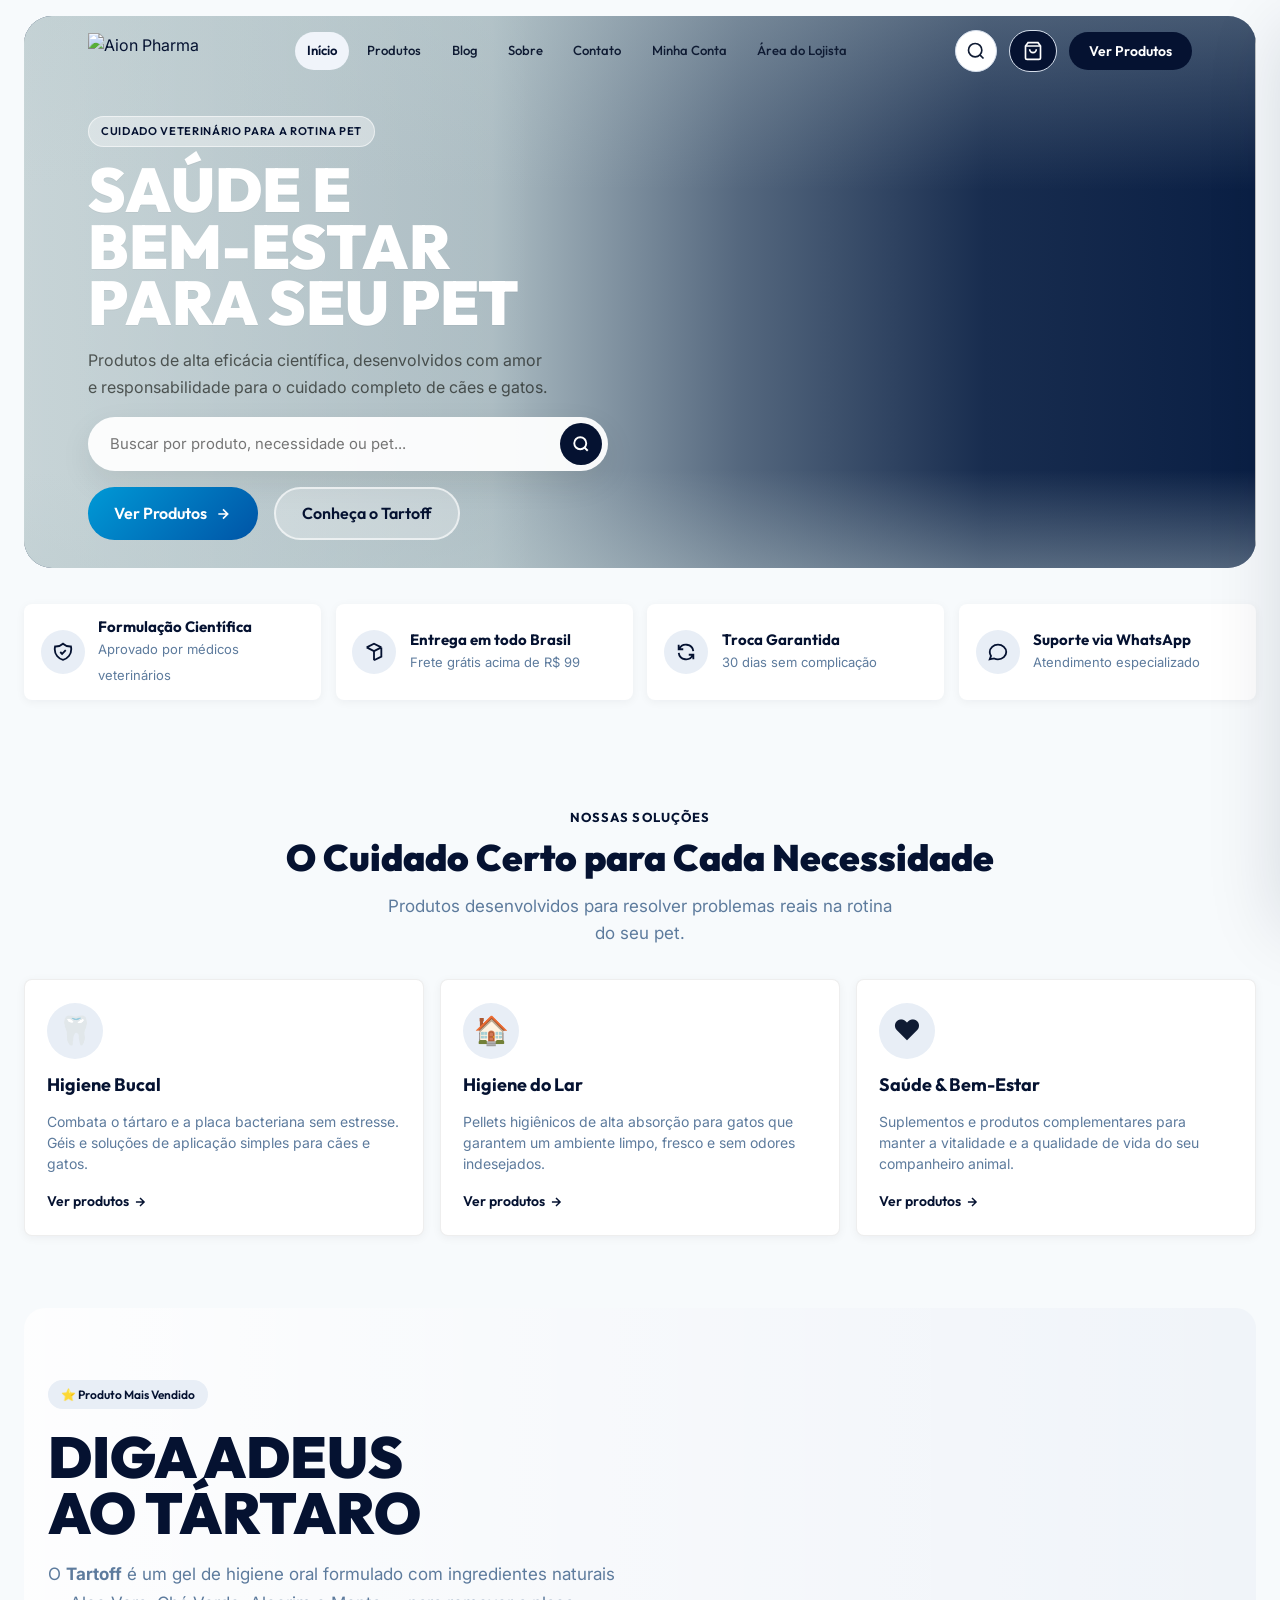
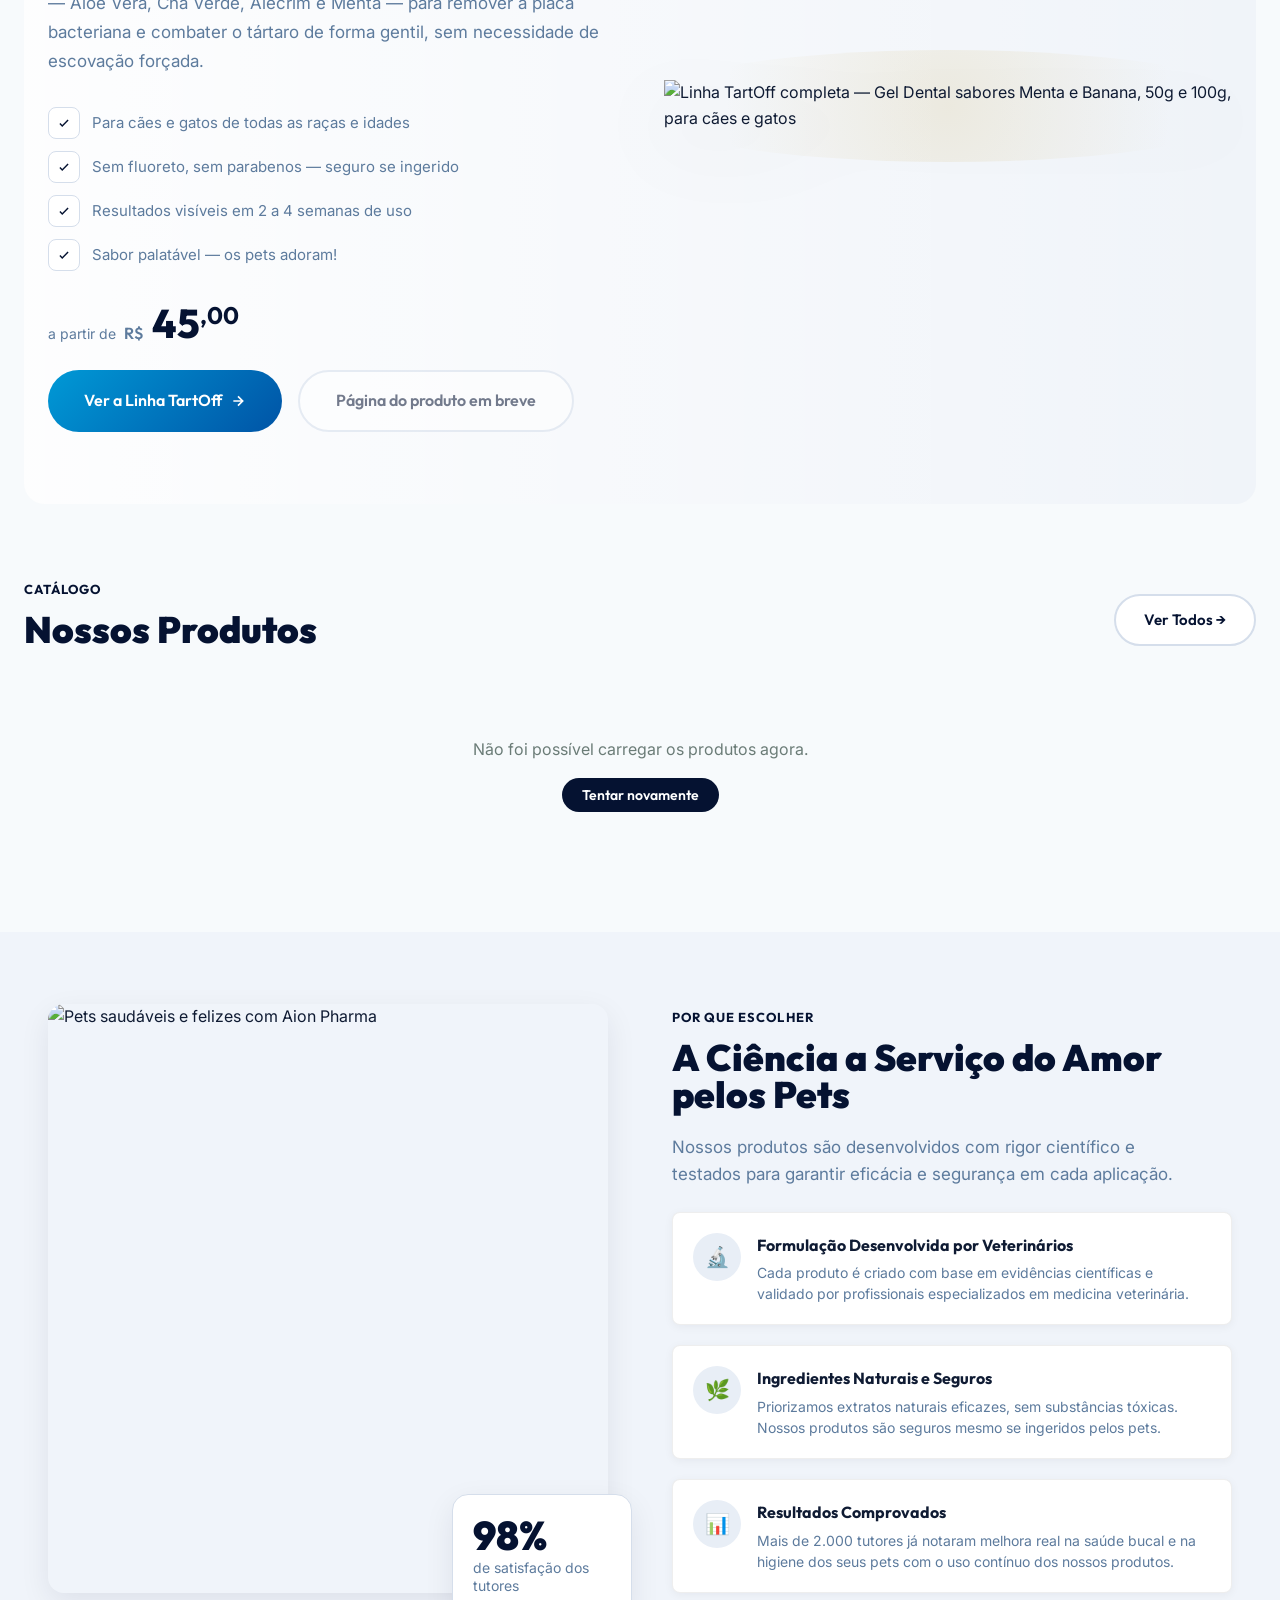
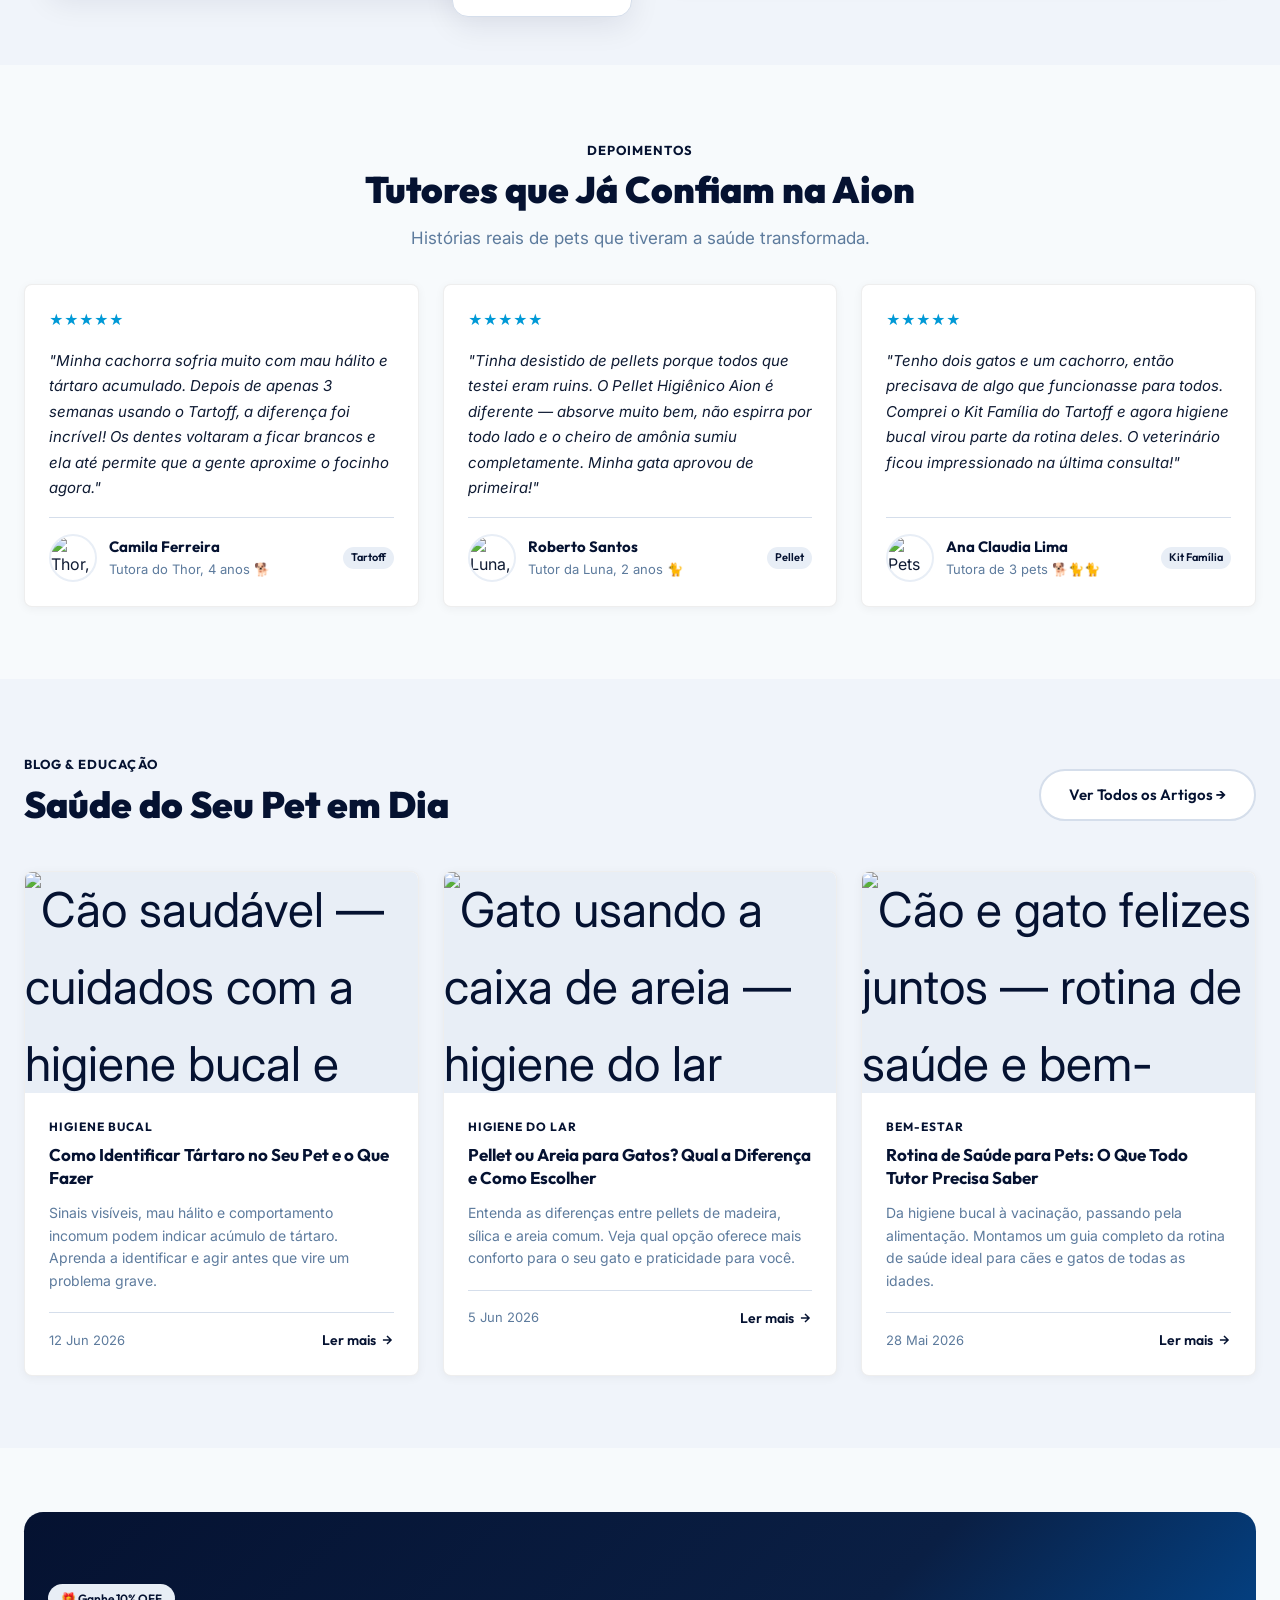
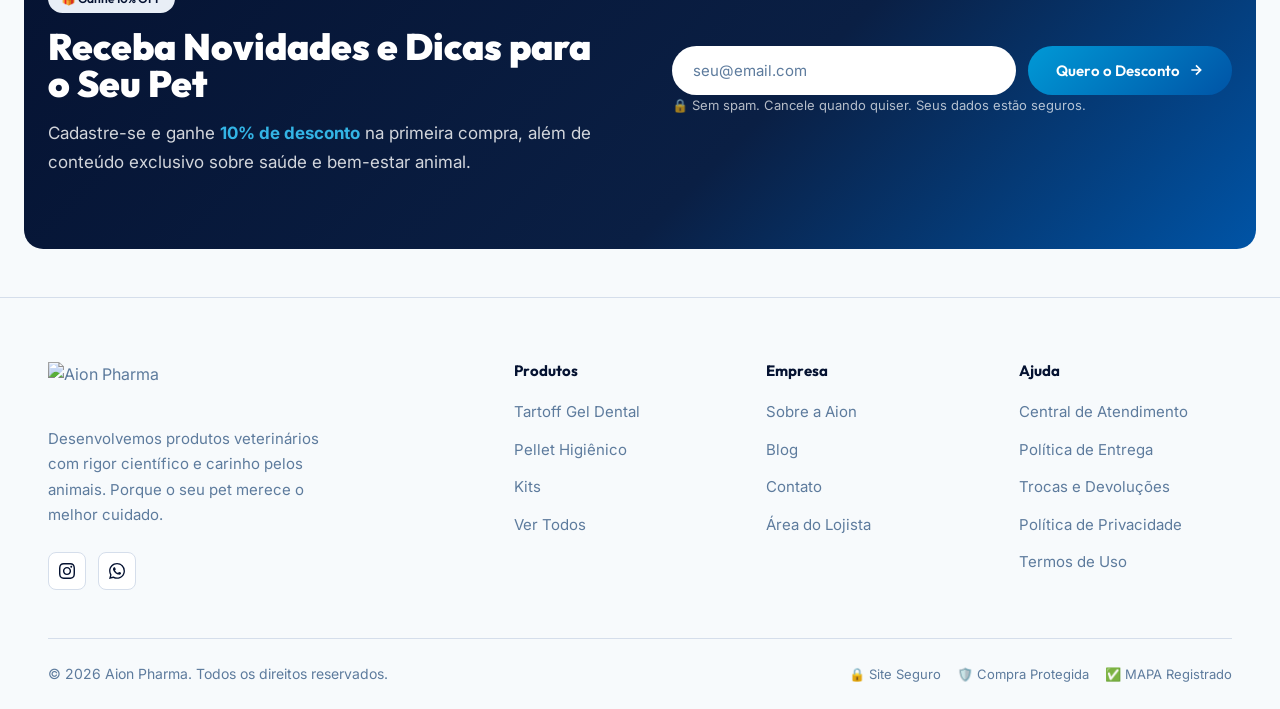
==== index.html @ e089b65c "Pedido nasce no Olist Envios (forma_envio OLIST) pra Expedição gerar etiqueta real; frete grátis usa" ====
<!DOCTYPE html>
<html lang="pt-BR">
<head>
  <meta charset="UTF-8" />
  <meta name="viewport" content="width=device-width, initial-scale=1.0" />
  <title>Aion Pharma — Saúde e Bem-Estar para o Seu Pet</title>
  <meta name="description" content="Produtos veterinários de alta qualidade para cães e gatos. Tartoff, Pellet Higiênico e muito mais. Formulação científica com amor pelos animais." />
  <meta name="keywords" content="produtos pet, higiene bucal cão, pellet higiênico gato, tartaro pet, aion pharma" />
  <meta property="og:title" content="Aion Pharma — Saúde e Bem-Estar para o Seu Pet" />
  <meta property="og:description" content="Produtos veterinários formulados por especialistas para o cuidado completo do seu pet." />
  <meta property="og:type" content="website" />
  <link rel="stylesheet" href="style.css?v=6" />
  <link rel="icon" type="image/png" href="assets/brand/logo-mark.png" />
</head>
<body>

<!-- ───── Hero ───── -->
<section id="hero" aria-label="Seção principal">
  <!-- ───── Header ───── -->
  <header id="header">
    <div class="container">
      <div class="header-inner">
        <a href="index.html" class="logo" aria-label="Aion Pharma Home"><img src="assets/brand/logo.png" alt="Aion Pharma" class="logo-img" /></a>

        <nav class="nav-links" aria-label="Navegação principal">
          <a href="index.html" class="active">Início</a>
          <a href="produtos.html">Produtos</a>
          <a href="blog.html">Blog</a>
          <a href="sobre.html">Sobre</a>
          <a href="contato.html">Contato</a>
          <a href="conta.html">Minha Conta</a>
        <a href="b2b.html">Área do Lojista</a>
        </nav>

        <div class="header-actions">
          <button class="icon-btn" aria-label="Buscar produtos" id="search-btn">
            <svg width="20" height="20" fill="none" viewBox="0 0 24 24" stroke="currentColor" stroke-width="2">
              <circle cx="11" cy="11" r="8"/><path d="M21 21l-4.35-4.35"/>
            </svg>
          </button>
          <button class="icon-btn cart-btn" aria-label="Abrir carrinho" id="cart-btn">
            <svg width="20" height="20" fill="none" viewBox="0 0 24 24" stroke="currentColor" stroke-width="2">
              <path d="M6 2L3 6v14a2 2 0 002 2h14a2 2 0 002-2V6l-3-4z"/>
              <line x1="3" y1="6" x2="21" y2="6"/>
              <path d="M16 10a4 4 0 01-8 0"/>
            </svg>
            <span class="cart-count" id="cart-count">0</span>
          </button>
          <a href="produtos.html" class="btn btn-primary btn-sm">Ver Produtos</a>
        </div>

        <button class="menu-toggle" id="menu-toggle" aria-label="Menu mobile" aria-expanded="false">
          <span></span><span></span><span></span>
        </button>
      </div>
    </div>
  </header>

  <!-- Mobile Nav -->
  <nav class="mobile-nav" id="mobile-nav" aria-label="Navegação mobile">
    <a href="index.html" onclick="closeMobileNav()">Início</a>
    <a href="produtos.html" onclick="closeMobileNav()">Produtos</a>
    <a href="blog.html" onclick="closeMobileNav()">Blog</a>
    <a href="sobre.html" onclick="closeMobileNav()">Sobre</a>
    <a href="contato.html" onclick="closeMobileNav()">Contato</a>
    <a href="conta.html" onclick="closeMobileNav()">Minha Conta</a>
  <a href="b2b.html" onclick="closeMobileNav()">Área do Lojista</a>
    <a href="produtos.html" class="btn btn-primary" style="margin-top:1rem;justify-content:center">Ver Produtos →</a>
  </nav>

  <div class="hero-banner-slider" aria-hidden="true">
    <div class="hero-banner-slide hero-banner-slide-1">
      <img src="assets/images/hero-tartoff-slide-1.png?v=2" alt="" loading="eager" />
    </div>
    <div class="hero-banner-slide hero-banner-slide-2">
      <img src="assets/images/hero-tartoff-slide-2.png?v=2" alt="" loading="lazy" />
    </div>
  </div>

  <div class="container">
    <div class="hero-content">
      <div class="hero-badge">Cuidado veterinário para a rotina pet</div>
      <h1 class="display-1">
        Saúde e<br /><span>bem-estar</span><br />para seu pet
      </h1>
      <p class="hero-subtitle">
        Produtos de alta eficácia científica, desenvolvidos com amor e responsabilidade para o cuidado completo de cães e gatos.
      </p>
      <form class="hero-search" action="produtos.html" role="search">
        <input type="search" name="busca" placeholder="Buscar por produto, necessidade ou pet..." aria-label="Buscar produtos" />
        <button type="submit" aria-label="Buscar">
          <svg width="18" height="18" fill="none" viewBox="0 0 24 24" stroke="currentColor" stroke-width="2.5">
            <circle cx="11" cy="11" r="8"/><path d="M21 21l-4.35-4.35"/>
          </svg>
        </button>
      </form>
      <div class="hero-cta">
        <a href="produtos.html" class="btn btn-gold btn-lg">
          Ver Produtos
          <svg width="16" height="16" fill="none" viewBox="0 0 24 24" stroke="currentColor" stroke-width="2.5">
            <path d="M5 12h14M12 5l7 7-7 7"/>
          </svg>
        </a>
        <a href="#featured-product" class="btn btn-outline-white btn-lg">Conheça o Tartoff</a>
      </div>
    </div>
  </div>
</section>

<!-- ───── Trust Bar ───── -->
<section id="trust-bar" aria-label="Diferenciais">
  <div class="container">
    <div class="trust-items">
      <div class="trust-item reveal">
        <div class="trust-icon">
          <svg width="22" height="22" fill="none" viewBox="0 0 24 24" stroke="currentColor" stroke-width="2">
            <path d="M9 12l2 2 4-4m5.618-4.016A11.955 11.955 0 0112 2.944a11.955 11.955 0 01-8.618 3.04A12.02 12.02 0 003 9c0 5.591 3.824 10.29 9 11.622 5.176-1.332 9-6.03 9-11.622 0-1.042-.133-2.052-.382-3.016z"/>
          </svg>
        </div>
        <div class="trust-text">
          <strong>Formulação Científica</strong>
          <span>Aprovado por médicos veterinários</span>
        </div>
      </div>
      <div class="trust-item reveal reveal-delay-1">
        <div class="trust-icon">
          <svg width="22" height="22" fill="none" viewBox="0 0 24 24" stroke="currentColor" stroke-width="2">
            <path d="M20 7l-8-4-8 4m16 0l-8 4m8-4v10l-8 4m0-10L4 7m8 4v10"/>
          </svg>
        </div>
        <div class="trust-text">
          <strong>Entrega em todo Brasil</strong>
          <span>Frete grátis acima de R$ 99</span>
        </div>
      </div>
      <div class="trust-item reveal reveal-delay-2">
        <div class="trust-icon">
          <svg width="22" height="22" fill="none" viewBox="0 0 24 24" stroke="currentColor" stroke-width="2">
            <path d="M4 4v5h.582m15.356 2A8.001 8.001 0 004.582 9m0 0H9m11 11v-5h-.581m0 0a8.003 8.003 0 01-15.357-2m15.357 2H15"/>
          </svg>
        </div>
        <div class="trust-text">
          <strong>Troca Garantida</strong>
          <span>30 dias sem complicação</span>
        </div>
      </div>
      <div class="trust-item reveal reveal-delay-3">
        <div class="trust-icon">
          <svg width="22" height="22" fill="none" viewBox="0 0 24 24" stroke="currentColor" stroke-width="2">
            <path d="M8 12h.01M12 12h.01M16 12h.01M21 12c0 4.418-4.03 8-9 8a9.863 9.863 0 01-4.255-.949L3 20l1.395-3.72C3.512 15.042 3 13.574 3 12c0-4.418 4.03-8 9-8s9 3.582 9 8z"/>
          </svg>
        </div>
        <div class="trust-text">
          <strong>Suporte via WhatsApp</strong>
          <span>Atendimento especializado</span>
        </div>
      </div>
    </div>
  </div>
</section>

<!-- ───── Categories ───── -->
<section id="categories" class="section">
  <div class="container">
    <div class="section-header text-center reveal">
      <span class="section-tag">Nossas Soluções</span>
      <h2 class="heading-1">O Cuidado Certo para Cada Necessidade</h2>
      <p>Produtos desenvolvidos para resolver problemas reais na rotina do seu pet.</p>
    </div>
    <div class="categories-grid">
      <a href="produtos.html?categoria=higiene-bucal" class="category-card reveal">
        <div class="category-icon"><span>🦷</span></div>
        <h3>Higiene Bucal</h3>
        <p>Combata o tártaro e a placa bacteriana sem estresse. Géis e soluções de aplicação simples para cães e gatos.</p>
        <span class="category-link">
          Ver produtos
          <svg width="14" height="14" fill="none" viewBox="0 0 24 24" stroke="currentColor" stroke-width="2.5">
            <path d="M5 12h14M12 5l7 7-7 7"/>
          </svg>
        </span>
      </a>
      <a href="produtos.html?categoria=higiene-lar" class="category-card reveal reveal-delay-1">
        <div class="category-icon"><span>🏠</span></div>
        <h3>Higiene do Lar</h3>
        <p>Pellets higiênicos de alta absorção para gatos que garantem um ambiente limpo, fresco e sem odores indesejados.</p>
        <span class="category-link">
          Ver produtos
          <svg width="14" height="14" fill="none" viewBox="0 0 24 24" stroke="currentColor" stroke-width="2.5">
            <path d="M5 12h14M12 5l7 7-7 7"/>
          </svg>
        </span>
      </a>
      <a href="produtos.html?categoria=saude-bem-estar" class="category-card reveal reveal-delay-2">
        <div class="category-icon"><span>❤️</span></div>
        <h3>Saúde & Bem-Estar</h3>
        <p>Suplementos e produtos complementares para manter a vitalidade e a qualidade de vida do seu companheiro animal.</p>
        <span class="category-link">
          Ver produtos
          <svg width="14" height="14" fill="none" viewBox="0 0 24 24" stroke="currentColor" stroke-width="2.5">
            <path d="M5 12h14M12 5l7 7-7 7"/>
          </svg>
        </span>
      </a>
    </div>
  </div>
</section>

<!-- ───── Featured Product: Tartoff ───── -->
<section id="featured-product" class="section">
  <div class="featured-deco featured-deco-1"></div>
  <div class="featured-deco featured-deco-2"></div>
  <div class="container">
    <div class="featured-inner">
      <div class="featured-content">
        <span class="badge badge-gold" id="destaque-badge">⭐ Produto Mais Vendido</span>
        <h2 class="display-2 reveal" id="destaque-titulo">
          Diga Adeus<br />ao <span>Tártaro</span>
        </h2>
        <p class="reveal" id="destaque-texto">
          O <strong>Tartoff</strong> é um gel de higiene oral formulado com ingredientes naturais — Aloe Vera, Chá Verde, Alecrim e Menta — para remover a placa bacteriana e combater o tártaro de forma gentil, sem necessidade de escovação forçada.
        </p>
        <div class="featured-benefits reveal" id="destaque-beneficios">
          <div class="benefit-item">
            <div class="benefit-icon">
              <svg width="14" height="14" fill="none" viewBox="0 0 24 24" stroke="currentColor" stroke-width="2.5">
                <path d="M5 13l4 4L19 7"/>
              </svg>
            </div>
            Para cães e gatos de todas as raças e idades
          </div>
          <div class="benefit-item">
            <div class="benefit-icon">
              <svg width="14" height="14" fill="none" viewBox="0 0 24 24" stroke="currentColor" stroke-width="2.5">
                <path d="M5 13l4 4L19 7"/>
              </svg>
            </div>
            Sem fluoreto, sem parabenos — seguro se ingerido
          </div>
          <div class="benefit-item">
            <div class="benefit-icon">
              <svg width="14" height="14" fill="none" viewBox="0 0 24 24" stroke="currentColor" stroke-width="2.5">
                <path d="M5 13l4 4L19 7"/>
              </svg>
            </div>
            Resultados visíveis em 2 a 4 semanas de uso
          </div>
          <div class="benefit-item">
            <div class="benefit-icon">
              <svg width="14" height="14" fill="none" viewBox="0 0 24 24" stroke="currentColor" stroke-width="2.5">
                <path d="M5 13l4 4L19 7"/>
              </svg>
            </div>
            Sabor palatável — os pets adoram!
          </div>
        </div>
        <div class="featured-price reveal" id="destaque-preco">
          <span class="per">a partir de</span>
          <span class="currency">R$</span>
          <span class="amount">45<sup style="font-size:1.5rem;font-weight:700">,00</sup></span>
        </div>
        <div class="featured-actions reveal" id="destaque-ctas">
          <a href="produtos.html" class="btn btn-gold btn-lg">
            Ver a Linha TartOff
            <svg width="16" height="16" fill="none" viewBox="0 0 24 24" stroke="currentColor" stroke-width="2.5">
              <path d="M5 12h14M12 5l7 7-7 7"/>
            </svg>
          </a>
          <span class="btn btn-outline-white btn-lg" style="opacity:.55;cursor:not-allowed" aria-disabled="true">Página do produto em breve</span>
        </div>
      </div>
      <div class="featured-image-wrap reveal reveal-delay-2">
        <div class="product-glow"></div>
        <img id="destaque-img" src="assets/produtos/gel-tartoff-lineup.png" alt="Linha TartOff completa — Gel Dental sabores Menta e Banana, 50g e 100g, para cães e gatos" />
      </div>
    </div>
  </div>
</section>

<!-- ───── Products Grid ───── -->
<section id="products" class="section">
  <div class="container">
    <div class="products-header">
      <div class="section-header reveal" style="margin-bottom:0">
        <span class="section-tag">Catálogo</span>
        <h2 class="heading-1">Nossos Produtos</h2>
      </div>
      <a href="produtos.html" class="btn btn-outline reveal">Ver Todos →</a>
    </div>
    <div class="products-grid" id="products-grid">
      <!-- Preenchido dinamicamente via /api/produtos (script.js) -->
    </div>
  </div>
</section>

<!-- ───── Why Aion ───── -->
<section id="why-aion" class="section">
  <div class="container">
    <div class="why-inner">
      <div class="why-image reveal">
        <img src="assets/images/hero_pets.png" alt="Pets saudáveis e felizes com Aion Pharma" />
        <div class="why-badge-float">
          <div class="big-number">98%</div>
          <div class="big-label">de satisfação dos tutores</div>
        </div>
      </div>
      <div class="why-content">
        <div class="section-header" style="margin-bottom:var(--space-6)">
          <span class="section-tag">Por Que Escolher</span>
          <h2 class="heading-1 reveal">A Ciência a Serviço do Amor pelos Pets</h2>
          <p class="reveal">Nossos produtos são desenvolvidos com rigor científico e testados para garantir eficácia e segurança em cada aplicação.</p>
        </div>
        <div class="why-items">
          <div class="why-item reveal">
            <div class="why-item-icon">🔬</div>
            <div class="why-item-text">
              <strong>Formulação Desenvolvida por Veterinários</strong>
              <p>Cada produto é criado com base em evidências científicas e validado por profissionais especializados em medicina veterinária.</p>
            </div>
          </div>
          <div class="why-item reveal reveal-delay-1">
            <div class="why-item-icon">🌿</div>
            <div class="why-item-text">
              <strong>Ingredientes Naturais e Seguros</strong>
              <p>Priorizamos extratos naturais eficazes, sem substâncias tóxicas. Nossos produtos são seguros mesmo se ingeridos pelos pets.</p>
            </div>
          </div>
          <div class="why-item reveal reveal-delay-2">
            <div class="why-item-icon">📊</div>
            <div class="why-item-text">
              <strong>Resultados Comprovados</strong>
              <p>Mais de 2.000 tutores já notaram melhora real na saúde bucal e na higiene dos seus pets com o uso contínuo dos nossos produtos.</p>
            </div>
          </div>
        </div>
      </div>
    </div>
  </div>
</section>

<!-- ───── Testimonials ───── -->
<section id="testimonials" class="section">
  <div class="container">
    <div class="section-header text-center reveal">
      <span class="section-tag">Depoimentos</span>
      <h2 class="heading-1">Tutores que Já Confiam na Aion</h2>
      <p>Histórias reais de pets que tiveram a saúde transformada.</p>
    </div>
    <div class="testimonials-grid">
      <div class="testimonial-card reveal">
        <div class="testimonial-stars">★★★★★</div>
        <p class="testimonial-text">
          "Minha cachorra sofria muito com mau hálito e tártaro acumulado. Depois de apenas 3 semanas usando o Tartoff, a diferença foi incrível! Os dentes voltaram a ficar brancos e ela até permite que a gente aproxime o focinho agora."
        </p>
        <div class="testimonial-author">
          <img src="assets/images/testimonial_dog.png" alt="Thor, Golden Retriever" class="testimonial-avatar" loading="lazy" />
          <div>
            <div class="testimonial-name">Camila Ferreira</div>
            <div class="testimonial-pet">Tutora do Thor, 4 anos 🐕</div>
          </div>
          <span class="testimonial-product-tag">Tartoff</span>
        </div>
      </div>
      <div class="testimonial-card reveal reveal-delay-1">
        <div class="testimonial-stars">★★★★★</div>
        <p class="testimonial-text">
          "Tinha desistido de pellets porque todos que testei eram ruins. O Pellet Higiênico Aion é diferente — absorve muito bem, não espirra por todo lado e o cheiro de amônia sumiu completamente. Minha gata aprovou de primeira!"
        </p>
        <div class="testimonial-author">
          <img src="assets/images/testimonial_cat.png" alt="Luna, Gata" class="testimonial-avatar" loading="lazy" />
          <div>
            <div class="testimonial-name">Roberto Santos</div>
            <div class="testimonial-pet">Tutor da Luna, 2 anos 🐈</div>
          </div>
          <span class="testimonial-product-tag">Pellet</span>
        </div>
      </div>
      <div class="testimonial-card reveal reveal-delay-2">
        <div class="testimonial-stars">★★★★★</div>
        <p class="testimonial-text">
          "Tenho dois gatos e um cachorro, então precisava de algo que funcionasse para todos. Comprei o Kit Família do Tartoff e agora higiene bucal virou parte da rotina deles. O veterinário ficou impressionado na última consulta!"
        </p>
        <div class="testimonial-author">
          <img src="assets/images/testimonial_dog.png" alt="Pets da Ana" class="testimonial-avatar" loading="lazy" />
          <div>
            <div class="testimonial-name">Ana Claudia Lima</div>
            <div class="testimonial-pet">Tutora de 3 pets 🐕🐈🐈</div>
          </div>
          <span class="testimonial-product-tag">Kit Família</span>
        </div>
      </div>
    </div>
  </div>
</section>

<!-- ───── Blog ───── -->
<section id="blog" class="section">
  <div class="container">
    <div class="section-header flex-between reveal">
      <div>
        <span class="section-tag">Blog & Educação</span>
        <h2 class="heading-1">Saúde do Seu Pet em Dia</h2>
      </div>
      <a href="blog.html" class="btn btn-outline" style="flex-shrink:0">Ver Todos os Artigos →</a>
    </div>
    <div class="blog-grid">
      <article class="blog-card reveal">
        <div class="blog-image">
          <img src="assets/blog/blog-bucal.jpg" alt="Cão saudável — cuidados com a higiene bucal e tártaro" loading="lazy" />
        </div>
        <div class="blog-body">
          <div class="blog-category">Higiene Bucal</div>
          <h3 class="blog-title">Como Identificar Tártaro no Seu Pet e o Que Fazer</h3>
          <p class="blog-excerpt">Sinais visíveis, mau hálito e comportamento incomum podem indicar acúmulo de tártaro. Aprenda a identificar e agir antes que vire um problema grave.</p>
          <div class="blog-meta">
            <span class="blog-date">12 Jun 2026</span>
            <span class="blog-read-more">
              Ler mais
              <svg width="14" height="14" fill="none" viewBox="0 0 24 24" stroke="currentColor" stroke-width="2.5">
                <path d="M5 12h14M12 5l7 7-7 7"/>
              </svg>
            </span>
          </div>
        </div>
      </article>
      <article class="blog-card reveal reveal-delay-1">
        <div class="blog-image">
          <img src="assets/blog/blog-lar.jpg" alt="Gato usando a caixa de areia — higiene do lar" loading="lazy" />
        </div>
        <div class="blog-body">
          <div class="blog-category">Higiene do Lar</div>
          <h3 class="blog-title">Pellet ou Areia para Gatos? Qual a Diferença e Como Escolher</h3>
          <p class="blog-excerpt">Entenda as diferenças entre pellets de madeira, sílica e areia comum. Veja qual opção oferece mais conforto para o seu gato e praticidade para você.</p>
          <div class="blog-meta">
            <span class="blog-date">5 Jun 2026</span>
            <span class="blog-read-more">
              Ler mais
              <svg width="14" height="14" fill="none" viewBox="0 0 24 24" stroke="currentColor" stroke-width="2.5">
                <path d="M5 12h14M12 5l7 7-7 7"/>
              </svg>
            </span>
          </div>
        </div>
      </article>
      <article class="blog-card reveal reveal-delay-2">
        <div class="blog-image">
          <img src="assets/blog/blog-bemestar.jpg" alt="Cão e gato felizes juntos — rotina de saúde e bem-estar" loading="lazy" />
        </div>
        <div class="blog-body">
          <div class="blog-category">Bem-Estar</div>
          <h3 class="blog-title">Rotina de Saúde para Pets: O Que Todo Tutor Precisa Saber</h3>
          <p class="blog-excerpt">Da higiene bucal à vacinação, passando pela alimentação. Montamos um guia completo da rotina de saúde ideal para cães e gatos de todas as idades.</p>
          <div class="blog-meta">
            <span class="blog-date">28 Mai 2026</span>
            <span class="blog-read-more">
              Ler mais
              <svg width="14" height="14" fill="none" viewBox="0 0 24 24" stroke="currentColor" stroke-width="2.5">
                <path d="M5 12h14M12 5l7 7-7 7"/>
              </svg>
            </span>
          </div>
        </div>
      </article>
    </div>
  </div>
</section>

<!-- ───── Newsletter ───── -->
<section id="newsletter" class="section">
  <div class="newsletter-deco newsletter-deco-1"></div>
  <div class="newsletter-deco newsletter-deco-2"></div>
  <div class="container">
    <div class="newsletter-inner">
      <div class="newsletter-content reveal">
        <span class="badge badge-gold" style="margin-bottom:1rem">🎁 Ganhe 10% OFF</span>
        <h2 class="heading-1">Receba Novidades e Dicas para o Seu Pet</h2>
        <p>Cadastre-se e ganhe <strong style="color:var(--clr-gold-lt)">10% de desconto</strong> na primeira compra, além de conteúdo exclusivo sobre saúde e bem-estar animal.</p>
      </div>
      <div class="newsletter-form reveal reveal-delay-1">
        <form id="newsletter-form" onsubmit="handleNewsletterSubmit(event)">
          <div class="newsletter-form-row">
            <input
              type="email"
              class="newsletter-input"
              placeholder="seu@email.com"
              required
              id="newsletter-email"
              aria-label="Seu e-mail"
            />
            <button type="submit" class="btn btn-gold">
              Quero o Desconto
              <svg width="16" height="16" fill="none" viewBox="0 0 24 24" stroke="currentColor" stroke-width="2.5">
                <path d="M5 12h14M12 5l7 7-7 7"/>
              </svg>
            </button>
          </div>
          <p class="newsletter-privacy">🔒 Sem spam. Cancele quando quiser. Seus dados estão seguros.</p>
        </form>
      </div>
    </div>
  </div>
</section>

<!-- ───── Footer ───── -->
<footer id="footer">
  <div class="container">
    <div class="footer-top">
      <div class="footer-brand">
        <a href="/" class="logo"><img src="assets/brand/logo.png" alt="Aion Pharma" class="logo-img" /></a>
        <p>Desenvolvemos produtos veterinários com rigor científico e carinho pelos animais. Porque o seu pet merece o melhor cuidado.</p>
        <div class="footer-social">
          <a href="https://www.instagram.com/tartoff.oficial/" class="social-link" target="_blank" rel="noopener" aria-label="Instagram">
            <svg width="16" height="16" fill="currentColor" viewBox="0 0 24 24">
              <path d="M12 2.163c3.204 0 3.584.012 4.85.07 3.252.148 4.771 1.691 4.919 4.919.058 1.265.069 1.645.069 4.849 0 3.205-.012 3.584-.069 4.849-.149 3.225-1.664 4.771-4.919 4.919-1.266.058-1.644.07-4.85.07-3.204 0-3.584-.012-4.849-.07-3.26-.149-4.771-1.699-4.919-4.92-.058-1.265-.07-1.644-.07-4.849 0-3.204.013-3.583.07-4.849.149-3.227 1.664-4.771 4.919-4.919 1.266-.057 1.645-.069 4.849-.069zm0-2.163c-3.259 0-3.667.014-4.947.072-4.358.2-6.78 2.618-6.98 6.98-.059 1.281-.073 1.689-.073 4.948 0 3.259.014 3.668.072 4.948.2 4.358 2.618 6.78 6.98 6.98 1.281.058 1.689.072 4.948.072 3.259 0 3.668-.014 4.948-.072 4.354-.2 6.782-2.618 6.979-6.98.059-1.28.073-1.689.073-4.948 0-3.259-.014-3.667-.072-4.947-.196-4.354-2.617-6.78-6.979-6.98-1.281-.059-1.69-.073-4.949-.073zm0 5.838c-3.403 0-6.162 2.759-6.162 6.162s2.759 6.163 6.162 6.163 6.162-2.759 6.162-6.163c0-3.403-2.759-6.162-6.162-6.162zm0 10.162c-2.209 0-4-1.79-4-4 0-2.209 1.791-4 4-4s4 1.791 4 4c0 2.21-1.791 4-4 4zm6.406-11.845c-.796 0-1.441.645-1.441 1.44s.645 1.44 1.441 1.44c.795 0 1.439-.645 1.439-1.44s-.644-1.44-1.439-1.44z"/>
            </svg>
          </a>
          <a href="https://wa.me/5541992427421" class="social-link" target="_blank" rel="noopener" aria-label="WhatsApp">
            <svg width="16" height="16" fill="currentColor" viewBox="0 0 24 24">
              <path d="M17.472 14.382c-.297-.149-1.758-.867-2.03-.967-.273-.099-.471-.148-.67.15-.197.297-.767.966-.94 1.164-.173.199-.347.223-.644.075-.297-.15-1.255-.463-2.39-1.475-.883-.788-1.48-1.761-1.653-2.059-.173-.297-.018-.458.13-.606.134-.133.298-.347.446-.52.149-.174.198-.298.298-.497.099-.198.05-.371-.025-.52-.075-.149-.669-1.612-.916-2.207-.242-.579-.487-.5-.669-.51-.173-.008-.371-.01-.57-.01-.198 0-.52.074-.792.372-.272.297-1.04 1.016-1.04 2.479 0 1.462 1.065 2.875 1.213 3.074.149.198 2.096 3.2 5.077 4.487.709.306 1.262.489 1.694.625.712.227 1.36.195 1.871.118.571-.085 1.758-.719 2.006-1.413.248-.694.248-1.289.173-1.413-.074-.124-.272-.198-.57-.347m-5.421 7.403h-.004a9.87 9.87 0 01-5.031-1.378l-.361-.214-3.741.982.998-3.648-.235-.374a9.86 9.86 0 01-1.51-5.26c.001-5.45 4.436-9.884 9.888-9.884 2.64 0 5.122 1.03 6.988 2.898a9.825 9.825 0 012.893 6.994c-.003 5.45-4.437 9.884-9.885 9.884m8.413-18.297A11.815 11.815 0 0012.05 0C5.495 0 .16 5.335.157 11.892c0 2.096.547 4.142 1.588 5.945L.057 24l6.305-1.654a11.882 11.882 0 005.683 1.448h.005c6.554 0 11.89-5.335 11.893-11.893a11.821 11.821 0 00-3.48-8.413z"/>
            </svg>
          </a>
        </div>
      </div>
      <div class="footer-col">
        <h4>Produtos</h4>
        <ul class="footer-links">
          <li><a href="produtos.html?categoria=higiene-bucal">Tartoff Gel Dental</a></li>
          <li><a href="produtos.html?categoria=higiene-lar">Pellet Higiênico</a></li>
          <li><a href="produtos.html">Kits</a></li>
          <li><a href="produtos.html">Ver Todos</a></li>
        </ul>
      </div>
      <div class="footer-col">
        <h4>Empresa</h4>
        <ul class="footer-links">
          <li><a href="sobre.html">Sobre a Aion</a></li>
          <li><a href="blog.html">Blog</a></li>
          <li><a href="contato.html">Contato</a></li>
          <li><a href="b2b.html">Área do Lojista</a></li>
        </ul>
      </div>
      <div class="footer-col">
        <h4>Ajuda</h4>
        <ul class="footer-links">
          <li><a href="contato.html">Central de Atendimento</a></li>
          <li><a href="entrega.html">Política de Entrega</a></li>
          <li><a href="trocas.html">Trocas e Devoluções</a></li>
          <li><a href="privacidade.html">Política de Privacidade</a></li>
          <li><a href="termos.html">Termos de Uso</a></li>
        </ul>
      </div>
    </div>
    <div class="footer-bottom">
      <p>© 2026 Aion Pharma. Todos os direitos reservados.</p>
      <div class="footer-seals">
        <span>🔒 Site Seguro</span>
        <span>🛡️ Compra Protegida</span>
        <span>✅ MAPA Registrado</span>
      </div>
    </div>
  </div>
</footer>

<!-- ───── Cart Drawer ───── -->
<div class="cart-overlay" id="cart-overlay" onclick="closeCart()"></div>
<div class="cart-drawer" id="cart-drawer" role="dialog" aria-label="Carrinho de compras" aria-modal="true">
  <div class="cart-drawer-header">
    <h3>🛒 Seu Carrinho</h3>
    <button class="cart-close" onclick="closeCart()" aria-label="Fechar carrinho">
      <svg width="20" height="20" fill="none" viewBox="0 0 24 24" stroke="currentColor" stroke-width="2">
        <path d="M18 6L6 18M6 6l12 12"/>
      </svg>
    </button>
  </div>
  <div class="cart-items" id="cart-items-container">
    <div class="cart-empty" id="cart-empty">
      <div class="empty-icon">🐾</div>
      <p>Seu carrinho está vazio</p>
      <a href="produtos.html" class="btn btn-primary btn-sm" onclick="closeCart()">Ver Produtos</a>
    </div>
  </div>
  <div class="cart-footer" id="cart-footer" style="display:none">
    <div class="cart-frete">
      <label class="cart-frete-label" for="cart-cep">Calcular frete e prazo</label>
      <div class="cart-frete-row">
        <input id="cart-cep" class="cart-cep-input" type="text" inputmode="numeric"
               placeholder="00000-000" maxlength="9" oninput="onCepInput(this)" />
        <button class="btn btn-primary btn-sm" type="button" onclick="calcularFrete()">Calcular</button>
      </div>
      <div class="cart-frete-options" id="cart-frete-options"></div>
    </div>
    <div class="cart-cupom" id="cart-cupom">
      <label class="cart-frete-label" for="cart-cupom-input">Cupom de desconto</label>
      <div class="cart-frete-row">
        <input id="cart-cupom-input" class="cart-cep-input" type="text"
               placeholder="Ex: MARIA10" maxlength="40" autocomplete="off"
               onkeydown="if(event.key==='Enter'){event.preventDefault();aplicarCupom();}" />
        <button class="btn btn-primary btn-sm" type="button" id="cart-cupom-btn" onclick="aplicarCupom()">Aplicar</button>
      </div>
      <p class="frete-msg" id="cart-cupom-msg" style="display:none"></p>
    </div>
    <div class="cart-totais" id="cart-totais">
      <div class="cart-line"><span>Subtotal</span><span id="cart-subtotal-display">R$ 0,00</span></div>
      <div class="cart-line cart-line-discount" id="cart-desconto-line" style="display:none"><span id="cart-desconto-label">Desconto</span><span id="cart-desconto-display">−R$ 0,00</span></div>
      <div class="cart-line" id="cart-frete-line" style="display:none"><span id="cart-frete-label">Frete</span><span id="cart-frete-display">R$ 0,00</span></div>
    </div>
    <div class="cart-total">
      <span class="cart-total-label">Total</span>
      <span class="cart-total-value" id="cart-total-display">R$ 0,00</span>
    </div>
    <button class="btn btn-gold cart-checkout-btn" onclick="openCheckout()">
      Finalizar Compra →
    </button>
  </div>
</div>

<!-- ───── Checkout (dados do cliente) ───── -->
<div class="checkout-overlay" id="checkout-overlay" onclick="closeCheckout()"></div>
<div class="checkout-panel" id="checkout-panel" role="dialog" aria-label="Finalizar pedido" aria-modal="true">
  <div class="checkout-header">
    <h3>Finalizar pedido</h3>
    <button class="cart-close" onclick="closeCheckout()" aria-label="Fechar">
      <svg width="20" height="20" fill="none" viewBox="0 0 24 24" stroke="currentColor" stroke-width="2"><path d="M18 6L6 18M6 6l12 12"/></svg>
    </button>
  </div>
  <form id="checkout-form" class="checkout-form" onsubmit="enviarCheckout(event)">
    <div class="checkout-section">Seus dados</div>
    <div class="field"><label>Nome completo*</label><input name="nome" required /></div>
    <div class="field-row">
      <div class="field"><label>E-mail*</label><input name="email" type="email" required /></div>
      <div class="field"><label>Telefone/WhatsApp*</label><input name="telefone" required placeholder="(41) 99999-9999" /></div>
    </div>
    <div class="field-row">
      <div class="field">
        <label>Tipo</label>
        <select name="tipoPessoa" onchange="onTipoPessoa(this)">
          <option value="F">Pessoa Física (CPF)</option>
          <option value="J">Pessoa Jurídica (CNPJ)</option>
        </select>
      </div>
      <div class="field"><label id="cpf-label">CPF*</label><input name="cpfCnpj" required /></div>
    </div>

    <div class="checkout-section">Endereço de entrega</div>
    <div class="field-row">
      <div class="field"><label>CEP*</label><input name="cep" id="checkout-cep" required maxlength="9" oninput="onCheckoutCep(this)" /></div>
      <div class="field"><label>Número*</label><input name="numero" required /></div>
    </div>
    <div class="field"><label>Endereço*</label><input name="endereco" id="checkout-endereco" required /></div>
    <div class="field-row">
      <div class="field"><label>Bairro*</label><input name="bairro" id="checkout-bairro" required /></div>
      <div class="field"><label>Complemento</label><input name="complemento" /></div>
    </div>
    <div class="field-row">
      <div class="field"><label>Cidade*</label><input name="cidade" id="checkout-cidade" required /></div>
      <div class="field" style="max-width:90px"><label>UF*</label><input name="uf" id="checkout-uf" required maxlength="2" /></div>
    </div>

    <div class="checkout-resumo" id="checkout-resumo"></div>
    <button type="submit" class="btn btn-gold checkout-submit" id="checkout-submit">Ir para o pagamento →</button>
    <p class="checkout-note">Pagamento seguro via Mercado Pago (Pix, cartão ou boleto).</p>
  </form>
  <div class="checkout-pagamento" id="checkout-pagamento" style="display:none">
    <div class="checkout-section">Pagamento</div>
    <div id="wallet-container"></div>
    <p class="checkout-note">Clique no botão acima para pagar com Pix, cartão ou boleto sem sair do site.</p>
    <button type="button" class="cart-whatsapp-link" onclick="voltarCheckoutForm()">← Editar dados do pedido</button>
  </div>
</div>

<!-- ───── Toast Container ───── -->
<div class="toast-container" id="toast-container"></div>

<script src="https://sdk.mercadopago.com/js/v2"></script>
<script src="script.js?v=7"></script>
</body>
</html>
---- style.css ----
/* ================================================
   AION PHARMA — Design System
   Navy + Cyan (brand oficial)
   ================================================ */

@import url('https://fonts.googleapis.com/css2?family=Outfit:wght@300;400;500;600;700;800;900&family=Inter:wght@300;400;500;600&display=swap');

/* ── Tokens ───────────────────────────────────── */
:root {
  /* Colors — brand oficial */
  --clr-primary:      #051231;   /* Navy Aion */
  --clr-primary-lt:   #0A1F44;   /* Navy médio */
  --clr-primary-pale: #E8EEF6;   /* Azul bem claro */
  --clr-gold:         #0099D6;   /* Ciano acento (legado: gold) */
  --clr-gold-lt:      #33B4E5;   /* Ciano claro hover */
  --clr-accent:       #0099D6;
  --clr-accent-deep:  #0054A6;
  --clr-cream:        #F0F4FA;   /* Fundo suave azul */
  --clr-cream-dk:     #E2E8F2;
  --clr-bg:           #F7FAFC;
  --clr-dark:         #051231;
  --clr-text:         #0F1B33;
  --clr-text-muted:   #5D7B9D;
  --clr-border:       #D5DEEB;
  --clr-white:        #FFFFFF;
  --clr-pharma:       #7386A3;

  /* Typography */
  --font-heading: 'Outfit', sans-serif;
  --font-body:    'Inter', sans-serif;

  /* Spacing */
  --space-1: 0.25rem;
  --space-2: 0.5rem;
  --space-3: 0.75rem;
  --space-4: 1rem;
  --space-5: 1.25rem;
  --space-6: 1.5rem;
  --space-8: 2rem;
  --space-10: 2.5rem;
  --space-12: 3rem;
  --space-16: 4rem;
  --space-20: 5rem;
  --space-24: 6rem;

  /* Radii */
  --radius-sm:  0.375rem;
  --radius-md:  0.75rem;
  --radius-lg:  1.25rem;
  --radius-xl:  2rem;
  --radius-full: 9999px;

  /* Shadows */
  --shadow-sm:  0 1px 3px rgba(45,74,53,.08), 0 1px 2px rgba(45,74,53,.05);
  --shadow-md:  0 4px 16px rgba(45,74,53,.10), 0 2px 6px rgba(45,74,53,.06);
  --shadow-lg:  0 12px 40px rgba(45,74,53,.14), 0 4px 12px rgba(45,74,53,.08);
  --shadow-xl:  0 24px 64px rgba(45,74,53,.18);

  /* Transitions */
  --ease: cubic-bezier(0.4, 0, 0.2, 1);
  --dur-fast: 150ms;
  --dur-normal: 250ms;
  --dur-slow: 400ms;

  /* Layout */
  --max-w: 1200px;
  --header-h: 72px;
}

/* ── Reset ────────────────────────────────────── */
*, *::before, *::after { box-sizing: border-box; margin: 0; padding: 0; }

html {
  font-size: 16px;
  scroll-behavior: smooth;
  -webkit-font-smoothing: antialiased;
}

body {
  font-family: var(--font-body);
  color: var(--clr-text);
  background: var(--clr-bg);
  line-height: 1.6;
  overflow-x: hidden;
}

img { max-width: 100%; height: auto; display: block; }
a { text-decoration: none; color: inherit; }
ul, ol { list-style: none; }
button { cursor: pointer; border: none; background: none; font-family: inherit; }
input, textarea { font-family: inherit; }

/* ── Typography ───────────────────────────────── */
h1, h2, h3, h4, h5, h6 {
  font-family: var(--font-heading);
  line-height: 1.15;
  font-weight: 700;
  color: var(--clr-dark);
}

.display-1 { font-size: clamp(2.5rem, 6vw, 4.5rem); font-weight: 800; letter-spacing: -0.02em; }
.display-2 { font-size: clamp(2rem, 4vw, 3rem);   font-weight: 800; letter-spacing: -0.02em; }
.heading-1 { font-size: clamp(1.75rem, 3vw, 2.5rem); font-weight: 700; }
.heading-2 { font-size: clamp(1.25rem, 2vw, 1.75rem); font-weight: 600; }
.heading-3 { font-size: 1.125rem; font-weight: 600; }
.body-lg   { font-size: 1.125rem; }
.body-sm   { font-size: 0.875rem; }
.label     { font-size: 0.75rem; font-weight: 600; letter-spacing: 0.08em; text-transform: uppercase; }

/* ── Layout Utilities ─────────────────────────── */
.container {
  width: calc(100% - 3rem);   /* mesmo recuo lateral do hero box */
  max-width: 1320px;          /* mesma largura máxima do hero box */
  margin: 0 auto;
  padding: 0 var(--space-6);
}

.section {
  padding: var(--space-20) 0;
}

.section-sm {
  padding: var(--space-12) 0;
}

.grid-2 { display: grid; grid-template-columns: repeat(2, 1fr); gap: var(--space-8); }
.grid-3 { display: grid; grid-template-columns: repeat(3, 1fr); gap: var(--space-6); }
.grid-4 { display: grid; grid-template-columns: repeat(4, 1fr); gap: var(--space-5); }

.flex { display: flex; }
.flex-center { display: flex; align-items: center; justify-content: center; }
.flex-between { display: flex; align-items: center; justify-content: space-between; }
.gap-2 { gap: var(--space-2); }
.gap-3 { gap: var(--space-3); }
.gap-4 { gap: var(--space-4); }
.gap-6 { gap: var(--space-6); }

.text-center { text-align: center; }

/* ── Buttons ──────────────────────────────────── */
.btn {
  display: inline-flex;
  align-items: center;
  gap: var(--space-2);
  padding: 0.75rem 1.75rem;
  border-radius: var(--radius-full);
  font-family: var(--font-heading);
  font-weight: 600;
  font-size: 0.9375rem;
  transition: all var(--dur-normal) var(--ease);
  white-space: nowrap;
  cursor: pointer;
}

.btn-primary {
  background: var(--clr-primary);
  color: var(--clr-white);
  box-shadow: 0 4px 14px rgba(45,74,53,.3);
}
.btn-primary:hover {
  background: var(--clr-primary-lt);
  transform: translateY(-2px);
  box-shadow: 0 8px 24px rgba(5, 18, 49, .35);
}

.btn-gold {
  background: linear-gradient(135deg, #0099D6 0%, #0054A6 100%);
  color: var(--clr-white);
  box-shadow: 0 4px 14px rgba(0, 153, 214, .35);
}
.btn-gold:hover {
  background: linear-gradient(135deg, #33B4E5 0%, #0099D6 100%);
  transform: translateY(-2px);
  box-shadow: 0 8px 24px rgba(0, 153, 214, .4);
}

.btn-outline {
  background: transparent;
  color: var(--clr-primary);
  border: 2px solid var(--clr-primary);
}
.btn-outline:hover {
  background: var(--clr-primary);
  color: var(--clr-white);
  transform: translateY(-2px);
}

.btn-outline-white {
  background: transparent;
  color: var(--clr-white);
  border: 2px solid rgba(255,255,255,.5);
}
.btn-outline-white:hover {
  background: rgba(255,255,255,.15);
  border-color: var(--clr-white);
}

.btn-sm {
  padding: 0.5rem 1.25rem;
  font-size: 0.875rem;
}

.btn-lg {
  padding: 1rem 2.25rem;
  font-size: 1rem;
}

/* ── Badges ───────────────────────────────────── */
.badge {
  display: inline-flex;
  align-items: center;
  gap: var(--space-1);
  padding: 0.25rem 0.75rem;
  border-radius: var(--radius-full);
  font-size: 0.75rem;
  font-weight: 600;
  font-family: var(--font-heading);
}
.badge-gold {
  background: rgba(201,168,76,.15);
  color: #8B6914;
  border: 1px solid rgba(201,168,76,.3);
}
.badge-green {
  background: var(--clr-primary-pale);
  color: var(--clr-primary);
  border: 1px solid var(--clr-border);
}

/* ── Section Headers ──────────────────────────── */
.section-header { margin-bottom: var(--space-12); }
.section-header .section-tag {
  display: inline-block;
  margin-bottom: var(--space-3);
  color: var(--clr-gold);
  font-family: var(--font-heading);
  font-weight: 700;
  font-size: 0.8125rem;
  letter-spacing: 0.12em;
  text-transform: uppercase;
}
.section-header h2 { margin-bottom: var(--space-4); }
.section-header p {
  font-size: 1.0625rem;
  color: var(--clr-text-muted);
  max-width: 520px;
}
.section-header.text-center p { margin: 0 auto; }

/* ── Announcement Bar ─────────────────────────── */
#announcement-bar {
  background: var(--clr-primary);
  color: rgba(255,255,255,.9);
  text-align: center;
  padding: var(--space-2) var(--space-4);
  font-size: 0.8125rem;
  font-family: var(--font-heading);
  font-weight: 500;
  letter-spacing: 0.02em;
}
#announcement-bar strong { color: var(--clr-gold-lt); }
#announcement-bar a { color: var(--clr-gold-lt); text-decoration: underline; }

/* ── Header ───────────────────────────────────── */
#header {
  position: sticky;
  top: 0;
  z-index: 100;
  background: rgba(250,250,247,.95);
  backdrop-filter: blur(12px);
  -webkit-backdrop-filter: blur(12px);
  border-bottom: 1px solid var(--clr-border);
  height: var(--header-h);
  transition: box-shadow var(--dur-normal) var(--ease);
}

#header.scrolled {
  box-shadow: var(--shadow-md);
}

.header-inner {
  display: flex;
  align-items: center;
  justify-content: space-between;
  height: 100%;
  gap: var(--space-8);
}

/* Logo */
.logo {
  display: flex;
  align-items: center;
  flex-shrink: 0;
  text-decoration: none;
  gap: 0.5rem;
}
.logo-img {
  display: block;
  height: 40px;
  width: auto;
  max-width: 200px;
  object-fit: contain;
}
.logo-name {
  font-family: var(--font-heading);
  font-weight: 900;
  font-size: 1.25rem;
  letter-spacing: -0.01em;
  color: var(--clr-primary);
  line-height: 1;
}
.logo-tagline {
  font-family: var(--font-heading);
  font-size: 0.625rem;
  font-weight: 500;
  letter-spacing: 0.15em;
  text-transform: uppercase;
  color: var(--clr-pharma);
  line-height: 1;
  margin-top: 2px;
}

/* Nav */
.nav-links {
  display: flex;
  align-items: center;
  gap: var(--space-1);
  flex: 1;
}

.nav-links a {
  padding: var(--space-2) var(--space-3);
  border-radius: var(--radius-sm);
  font-family: var(--font-heading);
  font-weight: 500;
  font-size: 0.9375rem;
  color: var(--clr-text);
  transition: all var(--dur-fast) var(--ease);
}
.nav-links a:hover { color: var(--clr-primary); background: var(--clr-primary-pale); }
.nav-links a.active { color: var(--clr-primary); font-weight: 600; }

/* Header Actions */
.header-actions {
  display: flex;
  align-items: center;
  gap: var(--space-3);
  flex-shrink: 0;
}

.icon-btn {
  display: flex;
  align-items: center;
  justify-content: center;
  width: 40px;
  height: 40px;
  border-radius: var(--radius-md);
  color: var(--clr-text);
  transition: all var(--dur-fast) var(--ease);
  position: relative;
}
.icon-btn:hover { background: var(--clr-primary-pale); color: var(--clr-primary); }

.cart-btn .cart-count {
  position: absolute;
  top: 2px;
  right: 2px;
  background: var(--clr-gold);
  color: var(--clr-dark);
  font-family: var(--font-heading);
  font-size: 0.625rem;
  font-weight: 700;
  width: 16px;
  height: 16px;
  border-radius: 50%;
  display: flex;
  align-items: center;
  justify-content: center;
  line-height: 1;
}

/* Mobile Menu Toggle */
.menu-toggle {
  display: none;
  flex-direction: column;
  gap: 5px;
  padding: var(--space-2);
  border-radius: var(--radius-sm);
}
.menu-toggle span {
  display: block;
  width: 22px;
  height: 2px;
  background: var(--clr-text);
  border-radius: 2px;
  transition: all var(--dur-normal) var(--ease);
}
.menu-toggle.open span:nth-child(1) { transform: translateY(7px) rotate(45deg); }
.menu-toggle.open span:nth-child(2) { opacity: 0; }
.menu-toggle.open span:nth-child(3) { transform: translateY(-7px) rotate(-45deg); }

/* Mobile Nav */
.mobile-nav {
  display: none;
  position: fixed;
  top: var(--header-h);
  left: 0;
  right: 0;
  bottom: 0;
  background: var(--clr-bg);
  z-index: 99;
  padding: var(--space-8) var(--space-6);
  flex-direction: column;
  gap: var(--space-3);
  overflow-y: auto;
}
.mobile-nav.open { display: flex; }
.mobile-nav a {
  font-family: var(--font-heading);
  font-size: 1.25rem;
  font-weight: 600;
  color: var(--clr-text);
  padding: var(--space-4) 0;
  border-bottom: 1px solid var(--clr-border);
  transition: color var(--dur-fast) var(--ease);
}
.mobile-nav a:hover { color: var(--clr-primary); }

/* ── Hero Section ─────────────────────────────── */
#hero {
  position: relative;
  min-height: calc(100vh - var(--header-h));
  display: flex;
  align-items: center;
  overflow: hidden;
  background: linear-gradient(135deg, #051231 0%, #0A1F44 55%, #0054A6 100%);
}

.hero-bg {
  position: absolute;
  inset: 0;
  z-index: 0;
}

.hero-bg img {
  width: 100%;
  height: 100%;
  object-fit: cover;
  opacity: 0.28;
}

.hero-bg::after {
  content: '';
  position: absolute;
  inset: 0;
  background: linear-gradient(90deg,
    rgba(26,38,32,.85) 0%,
    rgba(26,38,32,.6) 55%,
    rgba(26,38,32,.15) 100%);
}

/* Decorative orbs */
.hero-orb {
  position: absolute;
  border-radius: 50%;
  filter: blur(60px);
  z-index: 1;
  pointer-events: none;
}
.hero-orb-1 {
  width: 400px; height: 400px;
  background: rgba(201,168,76,.12);
  top: -100px; right: 10%;
}
.hero-orb-2 {
  width: 300px; height: 300px;
  background: rgba(45,74,53,.4);
  bottom: -80px; left: 5%;
}

.hero-content {
  position: relative;
  z-index: 2;
  max-width: 620px;
}

.hero-badge {
  display: inline-flex;
  align-items: center;
  gap: var(--space-2);
  background: rgba(201,168,76,.18);
  border: 1px solid rgba(201,168,76,.35);
  color: var(--clr-gold-lt);
  padding: 0.4rem 1rem;
  border-radius: var(--radius-full);
  font-family: var(--font-heading);
  font-size: 0.8125rem;
  font-weight: 600;
  letter-spacing: 0.05em;
  margin-bottom: var(--space-6);
  backdrop-filter: blur(8px);
}

#hero h1 {
  color: var(--clr-white);
  margin-bottom: var(--space-6);
}

#hero h1 span {
  color: var(--clr-gold-lt);
}

.hero-subtitle {
  display: flex;
  justify-content: flex-start;
  align-items: flex-start;
  flex-wrap: wrap;
  font-size: 1.125rem;
  color: rgba(255,255,255,.75);
  margin-bottom: var(--space-8);
  max-width: 480px;
  line-height: 1.7;
}

.hero-cta {
  display: flex;
  gap: var(--space-4);
  flex-wrap: wrap;
  margin-bottom: var(--space-10);
}

/* Trust chips */
.hero-trust {
  display: flex;
  flex-wrap: wrap;
  gap: var(--space-3);
}

.trust-chip {
  display: flex;
  align-items: center;
  gap: var(--space-2);
  background: rgba(255,255,255,.08);
  border: 1px solid rgba(255,255,255,.15);
  padding: 0.4rem 0.875rem;
  border-radius: var(--radius-full);
  font-size: 0.8125rem;
  color: rgba(255,255,255,.85);
  backdrop-filter: blur(6px);
  font-family: var(--font-heading);
  font-weight: 500;
}
.trust-chip svg { color: var(--clr-gold-lt); flex-shrink: 0; }

/* Hero image float (right side) */
.hero-image-wrap {
  position: absolute;
  right: 0;
  top: 0;
  bottom: 0;
  width: 52%;
  z-index: 1;
  overflow: hidden;
}
.hero-image-wrap img {
  width: 100%;
  height: 100%;
  object-fit: cover;
  object-position: center top;
}
.hero-image-wrap::before {
  content: '';
  position: absolute;
  top: 0;
  left: 0;
  bottom: 0;
  width: 50%;
  background: linear-gradient(90deg, rgba(26,38,32,1) 0%, transparent 100%);
  z-index: 1;
}

/* ── Trust Bar ────────────────────────────────── */
#trust-bar {
  background: var(--clr-cream);
  border-bottom: 1px solid var(--clr-border);
  padding: var(--space-6) 0;
}

.trust-items {
  display: grid;
  grid-template-columns: repeat(4, 1fr);
  gap: var(--space-6);
}

.trust-item {
  display: flex;
  align-items: center;
  gap: var(--space-4);
}

.trust-icon {
  width: 44px;
  height: 44px;
  background: var(--clr-primary-pale);
  border-radius: var(--radius-md);
  display: flex;
  align-items: center;
  justify-content: center;
  color: var(--clr-primary);
  flex-shrink: 0;
  border: 1px solid var(--clr-border);
}

.trust-text strong {
  display: block;
  font-family: var(--font-heading);
  font-size: 0.9375rem;
  font-weight: 700;
  color: var(--clr-dark);
  line-height: 1.3;
}
.trust-text span {
  font-size: 0.8125rem;
  color: var(--clr-text-muted);
}

/* ── Categories ───────────────────────────────── */
#categories {
  background: var(--clr-bg);
}

#categories .container {
  padding-left: 0;
  padding-right: 0;
}

.categories-grid {
  display: grid;
  grid-template-columns: repeat(3, 1fr);
  gap: var(--space-5);
}

.category-card {
  position: relative;
  border-radius: var(--radius-xl);
  overflow: hidden;
  background: var(--clr-cream);
  border: 1px solid var(--clr-border);
  padding: var(--space-8);
  display: flex;
  flex-direction: column;
  gap: var(--space-4);
  transition: all var(--dur-normal) var(--ease);
  cursor: pointer;
}
.category-card:hover {
  transform: translateY(-4px);
  box-shadow: var(--shadow-lg);
  border-color: var(--clr-primary);
}

.category-icon {
  width: 56px;
  height: 56px;
  background: var(--clr-primary-pale);
  border-radius: var(--radius-lg);
  display: flex;
  align-items: center;
  justify-content: center;
  font-size: 1.75rem;
  transition: all var(--dur-normal) var(--ease);
}
.category-card:hover .category-icon {
  background: var(--clr-primary);
  transform: scale(1.1);
}
.category-card:hover .category-icon span {
  filter: brightness(0) invert(1);
}

.category-card h3 {
  font-family: var(--font-heading);
  font-size: 1.125rem;
  font-weight: 700;
  color: var(--clr-dark);
}
.category-card p {
  font-size: 0.875rem;
  color: var(--clr-text-muted);
  line-height: 1.5;
}

.category-link {
  display: inline-flex;
  align-items: center;
  gap: var(--space-1);
  font-family: var(--font-heading);
  font-size: 0.875rem;
  font-weight: 600;
  color: var(--clr-primary);
  transition: gap var(--dur-fast) var(--ease);
  margin-top: auto;
}
.category-card:hover .category-link { gap: var(--space-2); }

/* ── Featured Product (Tartoff) ───────────────── */
#featured-product {
  background: linear-gradient(135deg, var(--clr-dark) 0%, var(--clr-primary) 100%);
  overflow: hidden;
  position: relative;
}

#featured-product .container {
  position: relative;
  z-index: 2;
  width: 100%;   /* preenche a caixa; o recuo interno vem do padding do .container */
}

.featured-deco {
  position: absolute;
  border-radius: 50%;
  filter: blur(80px);
  pointer-events: none;
}
.featured-deco-1 {
  width: 500px; height: 500px;
  background: rgba(201,168,76,.08);
  top: -200px; right: -100px;
}
.featured-deco-2 {
  width: 300px; height: 300px;
  background: rgba(255,255,255,.03);
  bottom: -100px; left: -80px;
}

.featured-inner {
  display: grid;
  grid-template-columns: 1fr 1fr;
  gap: var(--space-16);
  align-items: center;
}

.featured-content {}
.featured-content .badge { margin-bottom: var(--space-5); }
.featured-content h2 {
  color: var(--clr-white);
  margin-bottom: var(--space-5);
}
.featured-content h2 span { color: var(--clr-gold-lt); }
.featured-content p {
  color: rgba(255,255,255,.7);
  font-size: 1.0625rem;
  line-height: 1.7;
  margin-bottom: var(--space-8);
}

.featured-benefits {
  display: flex;
  flex-direction: column;
  gap: var(--space-3);
  margin-bottom: var(--space-8);
}

.benefit-item {
  display: flex;
  align-items: center;
  gap: var(--space-3);
  color: rgba(255,255,255,.85);
  font-size: 0.9375rem;
}

.benefit-icon {
  width: 32px;
  height: 32px;
  background: rgba(201,168,76,.2);
  border: 1px solid rgba(201,168,76,.3);
  border-radius: var(--radius-sm);
  display: flex;
  align-items: center;
  justify-content: center;
  color: var(--clr-gold-lt);
  flex-shrink: 0;
}

.featured-price {
  display: flex;
  align-items: baseline;
  gap: var(--space-2);
  margin-bottom: var(--space-6);
}
.featured-price .currency {
  font-family: var(--font-heading);
  font-size: 1rem;
  font-weight: 600;
  color: rgba(255,255,255,.6);
}
.featured-price .amount {
  font-family: var(--font-heading);
  font-size: 2.5rem;
  font-weight: 800;
  color: var(--clr-white);
  line-height: 1;
}
.featured-price .per {
  font-size: 0.875rem;
  color: rgba(255,255,255,.5);
}

.featured-actions { display: flex; gap: var(--space-4); flex-wrap: wrap; }

.featured-image-wrap {
  position: relative;
  display: flex;
  align-items: center;
  justify-content: center;
}

.product-glow {
  position: absolute;
  inset: -30px;
  background: radial-gradient(circle, rgba(201,168,76,.15) 0%, transparent 70%);
  border-radius: 50%;
}

.featured-image-wrap img {
  position: relative;
  z-index: 1;
  max-height: 480px;
  object-fit: contain;
  filter: drop-shadow(0 24px 48px rgba(0,0,0,.4));
  animation: float 4s ease-in-out infinite;
}

@keyframes float {
  0%, 100% { transform: translateY(0); }
  50% { transform: translateY(-12px); }
}

/* ── Product Grid ─────────────────────────────── */
#products {
  background: var(--clr-bg);
}

#products .container {
  padding-left: 0;
  padding-right: 0;
}

.products-header {
  display: flex;
  align-items: flex-end;
  justify-content: space-between;
  margin-bottom: var(--space-10);
}

.products-grid {
  display: grid;
  grid-template-columns: repeat(4, 1fr);
  gap: var(--space-5);
}

/* Product Card */
.product-card,
a.product-card {
  background: var(--clr-white);
  border: 1px solid var(--clr-border);
  border-radius: var(--radius-xl);
  overflow: hidden;
  transition: all var(--dur-normal) var(--ease);
  display: flex;
  flex-direction: column;
  text-decoration: none;
  color: inherit;
  cursor: pointer;
}

.product-card:hover {
  transform: translateY(-6px);
  box-shadow: var(--shadow-lg);
  border-color: var(--clr-primary);
}

.product-image {
  position: relative;
  aspect-ratio: 1;
  background: var(--clr-cream);
  overflow: hidden;
}
.product-image img {
  width: 100%;
  height: 100%;
  object-fit: contain;
  padding: var(--space-4);
  transition: transform var(--dur-slow) var(--ease);
}
.product-card:hover .product-image img { transform: scale(1.05); }

.product-badges {
  position: absolute;
  top: var(--space-3);
  left: var(--space-3);
  display: flex;
  flex-direction: column;
  gap: var(--space-1);
}

.product-wishlist {
  position: absolute;
  top: var(--space-3);
  right: var(--space-3);
  width: 36px;
  height: 36px;
  background: var(--clr-white);
  border-radius: 50%;
  display: flex;
  align-items: center;
  justify-content: center;
  box-shadow: var(--shadow-sm);
  opacity: 0;
  transition: all var(--dur-fast) var(--ease);
  color: var(--clr-text-muted);
}
.product-card:hover .product-wishlist { opacity: 1; }
.product-wishlist:hover { color: #e74c3c; transform: scale(1.1); }

.product-body {
  padding: var(--space-5);
  flex: 1;
  display: flex;
  flex-direction: column;
  gap: var(--space-2);
}

.product-animal {
  font-size: 0.75rem;
  font-weight: 600;
  color: var(--clr-text-muted);
  font-family: var(--font-heading);
  letter-spacing: 0.06em;
  text-transform: uppercase;
}

.product-name {
  font-family: var(--font-heading);
  font-size: 1rem;
  font-weight: 700;
  color: var(--clr-dark);
  line-height: 1.3;
}

.product-desc {
  font-size: 0.8125rem;
  color: var(--clr-text-muted);
  line-height: 1.5;
}

.product-rating {
  display: flex;
  align-items: center;
  gap: var(--space-2);
}
.stars { color: var(--clr-gold); font-size: 0.75rem; letter-spacing: 1px; }
.rating-count { font-size: 0.75rem; color: var(--clr-text-muted); }

.product-footer {
  display: flex;
  align-items: center;
  justify-content: space-between;
  margin-top: auto;
  padding-top: var(--space-4);
  border-top: 1px solid var(--clr-border);
}

.product-price {
  display: flex;
  flex-direction: column;
}
.price-old {
  font-size: 0.75rem;
  color: var(--clr-text-muted);
  text-decoration: line-through;
}
.price-current {
  font-family: var(--font-heading);
  font-size: 1.125rem;
  font-weight: 800;
  color: var(--clr-primary);
}

.add-to-cart-btn {
  width: 40px;
  height: 40px;
  background: var(--clr-primary);
  color: var(--clr-white);
  border-radius: var(--radius-md);
  display: flex;
  align-items: center;
  justify-content: center;
  transition: all var(--dur-fast) var(--ease);
  flex-shrink: 0;
}
.add-to-cart-btn:hover {
  background: var(--clr-gold);
  color: var(--clr-dark);
  transform: scale(1.08);
}

/* ── Why Aion ─────────────────────────────────── */
#why-aion {
  background: var(--clr-cream);
}

.why-inner {
  display: grid;
  grid-template-columns: 1fr 1fr;
  gap: var(--space-16);
  align-items: stretch;
}

.why-image {
  position: relative;
  display: flex;
}
.why-image img {
  border-radius: var(--radius-xl);
  object-fit: cover;
  width: 100%;
  height: 100%;
  min-height: 420px;
  box-shadow: var(--shadow-xl);
}

.why-badge-float {
  position: absolute;
  bottom: -24px;
  right: -24px;
  background: var(--clr-white);
  border-radius: var(--radius-lg);
  padding: var(--space-5);
  box-shadow: var(--shadow-lg);
  border: 1px solid var(--clr-border);
  max-width: 180px;
}
.why-badge-float .big-number {
  font-family: var(--font-heading);
  font-size: 2.5rem;
  font-weight: 900;
  color: var(--clr-primary);
  line-height: 1;
}
.why-badge-float .big-label {
  font-size: 0.875rem;
  color: var(--clr-text-muted);
  line-height: 1.3;
  margin-top: var(--space-1);
}

.why-content h2 { margin-bottom: var(--space-5); }
.why-content > p {
  font-size: 1.0625rem;
  color: var(--clr-text-muted);
  line-height: 1.7;
  margin-bottom: var(--space-8);
}

.why-items {
  display: flex;
  flex-direction: column;
  gap: var(--space-5);
}

.why-item {
  display: flex;
  gap: var(--space-4);
  padding: var(--space-5);
  background: var(--clr-white);
  border-radius: var(--radius-lg);
  border: 1px solid var(--clr-border);
  transition: all var(--dur-normal) var(--ease);
}
.why-item:hover {
  border-color: var(--clr-primary);
  transform: translateX(4px);
  box-shadow: var(--shadow-sm);
}

.why-item-icon {
  width: 48px;
  height: 48px;
  background: var(--clr-primary-pale);
  border-radius: var(--radius-md);
  display: flex;
  align-items: center;
  justify-content: center;
  color: var(--clr-primary);
  flex-shrink: 0;
  font-size: 1.25rem;
}

.why-item-text strong {
  display: block;
  font-family: var(--font-heading);
  font-size: 1rem;
  font-weight: 700;
  margin-bottom: var(--space-1);
}
.why-item-text p {
  font-size: 0.875rem;
  color: var(--clr-text-muted);
  line-height: 1.5;
}

/* ── Testimonials ─────────────────────────────── */
#testimonials {
  background: var(--clr-bg);
}

#testimonials .container {
  padding-left: 0;
  padding-right: 0;
}

.testimonials-grid {
  display: grid;
  grid-template-columns: repeat(3, 1fr);
  gap: var(--space-6);
}

.testimonial-card {
  background: var(--clr-white);
  border: 1px solid var(--clr-border);
  border-radius: var(--radius-xl);
  padding: var(--space-6);
  display: flex;
  flex-direction: column;
  gap: var(--space-4);
  transition: all var(--dur-normal) var(--ease);
}
.testimonial-card:hover {
  box-shadow: var(--shadow-md);
  border-color: var(--clr-primary);
  transform: translateY(-4px);
}

.testimonial-stars { color: var(--clr-gold); font-size: 0.875rem; }

.testimonial-text {
  font-size: 0.9375rem;
  color: var(--clr-text);
  line-height: 1.7;
  font-style: italic;
  flex: 1;
}

.testimonial-author {
  display: flex;
  align-items: center;
  gap: var(--space-3);
  padding-top: var(--space-4);
  border-top: 1px solid var(--clr-border);
}

.testimonial-avatar {
  width: 48px;
  height: 48px;
  border-radius: 50%;
  object-fit: cover;
  border: 2px solid var(--clr-primary-pale);
}

.testimonial-name {
  font-family: var(--font-heading);
  font-size: 0.9375rem;
  font-weight: 700;
  color: var(--clr-dark);
}
.testimonial-pet {
  font-size: 0.8125rem;
  color: var(--clr-text-muted);
}

.testimonial-product-tag {
  display: inline-flex;
  align-items: center;
  gap: var(--space-1);
  font-size: 0.6875rem;
  font-weight: 600;
  background: var(--clr-primary-pale);
  color: var(--clr-primary);
  padding: 2px 8px;
  border-radius: var(--radius-full);
  margin-left: auto;
  font-family: var(--font-heading);
}

/* ── Blog ─────────────────────────────────────── */
#blog {
  background: var(--clr-cream);
}

#blog .container {
  padding-left: 0;
  padding-right: 0;
}

.blog-grid {
  display: grid;
  grid-template-columns: repeat(3, 1fr);
  gap: var(--space-6);
}

.blog-card {
  background: var(--clr-white);
  border-radius: var(--radius-xl);
  overflow: hidden;
  border: 1px solid var(--clr-border);
  transition: all var(--dur-normal) var(--ease);
}
.blog-card:hover {
  transform: translateY(-6px);
  box-shadow: var(--shadow-lg);
  border-color: var(--clr-primary);
}

.blog-image {
  aspect-ratio: 16/9;
  background: var(--clr-primary-pale);
  display: flex;
  align-items: center;
  justify-content: center;
  font-size: 3rem;
  color: var(--clr-primary);
  overflow: hidden;
}
.blog-image img {
  width: 100%;
  height: 100%;
  object-fit: cover;
  transition: transform var(--dur-slow) var(--ease);
}
.blog-card:hover .blog-image img { transform: scale(1.06); }

.blog-body {
  padding: var(--space-6);
}

.blog-category {
  font-family: var(--font-heading);
  font-size: 0.75rem;
  font-weight: 700;
  letter-spacing: 0.1em;
  text-transform: uppercase;
  color: var(--clr-gold);
  margin-bottom: var(--space-2);
}

.blog-title {
  font-family: var(--font-heading);
  font-size: 1.0625rem;
  font-weight: 700;
  color: var(--clr-dark);
  line-height: 1.35;
  margin-bottom: var(--space-3);
}

.blog-excerpt {
  font-size: 0.875rem;
  color: var(--clr-text-muted);
  line-height: 1.6;
  margin-bottom: var(--space-5);
}

.blog-meta {
  display: flex;
  align-items: center;
  justify-content: space-between;
  padding-top: var(--space-4);
  border-top: 1px solid var(--clr-border);
}

.blog-date {
  font-size: 0.8125rem;
  color: var(--clr-text-muted);
}

.blog-read-more {
  font-family: var(--font-heading);
  font-size: 0.875rem;
  font-weight: 600;
  color: var(--clr-primary);
  display: flex;
  align-items: center;
  gap: var(--space-1);
  transition: gap var(--dur-fast) var(--ease);
}
.blog-card:hover .blog-read-more { gap: var(--space-2); }

/* ── Newsletter ───────────────────────────────── */
#newsletter {
  background: var(--clr-primary);
  position: relative;
  overflow: hidden;
}

.newsletter-deco {
  position: absolute;
  border-radius: 50%;
  filter: blur(60px);
  pointer-events: none;
}
.newsletter-deco-1 {
  width: 400px; height: 400px;
  background: rgba(201,168,76,.08);
  top: -200px; right: 0;
}
.newsletter-deco-2 {
  width: 300px; height: 300px;
  background: rgba(255,255,255,.03);
  bottom: -150px; left: -50px;
}

.newsletter-inner {
  position: relative;
  z-index: 1;
  display: grid;
  grid-template-columns: 1fr 1fr;
  gap: var(--space-16);
  align-items: center;
}

.newsletter-content h2 { color: var(--clr-white); margin-bottom: var(--space-4); }
.newsletter-content p { color: rgba(255,255,255,.7); font-size: 1.0625rem; line-height: 1.7; }

.newsletter-form {
  display: flex;
  flex-direction: column;
  gap: var(--space-4);
}

.newsletter-form-row {
  display: flex;
  gap: var(--space-3);
}

.newsletter-input {
  flex: 1;
  padding: 0.875rem 1.25rem;
  background: rgba(255,255,255,.1);
  border: 1px solid rgba(255,255,255,.2);
  border-radius: var(--radius-full);
  color: var(--clr-white);
  font-size: 0.9375rem;
  outline: none;
  transition: all var(--dur-fast) var(--ease);
}
.newsletter-input::placeholder { color: rgba(255,255,255,.45); }
.newsletter-input:focus {
  background: rgba(255,255,255,.15);
  border-color: rgba(255,255,255,.4);
}

.newsletter-privacy {
  font-size: 0.8125rem;
  color: rgba(255,255,255,.5);
}

/* ── Footer ───────────────────────────────────── */
#footer {
  background: var(--clr-dark);
  color: rgba(255,255,255,.6);
}

.footer-top {
  padding: var(--space-16) 0 var(--space-12);
  display: grid;
  grid-template-columns: 2fr 1fr 1fr 1fr;
  gap: var(--space-10);
}

.footer-brand .logo {
  margin-bottom: var(--space-5);
}
.footer-brand .logo-img {
  height: 44px;
  max-width: 220px;
  filter: none;
}
.footer-brand .logo-name { color: var(--clr-white); }
.footer-brand .logo-tagline { color: var(--clr-pharma); }
.footer-brand p {
  font-size: 0.9375rem;
  line-height: 1.7;
  max-width: 280px;
  margin-bottom: var(--space-6);
}

.footer-social {
  display: flex;
  gap: var(--space-3);
}
.social-link {
  width: 38px;
  height: 38px;
  background: rgba(255,255,255,.08);
  border-radius: var(--radius-md);
  display: flex;
  align-items: center;
  justify-content: center;
  transition: all var(--dur-fast) var(--ease);
  color: rgba(255,255,255,.6);
}
.social-link:hover {
  background: var(--clr-gold);
  color: var(--clr-dark);
  transform: translateY(-2px);
}

.footer-col h4 {
  font-family: var(--font-heading);
  font-size: 0.9375rem;
  font-weight: 700;
  color: var(--clr-white);
  margin-bottom: var(--space-5);
}

.footer-links {
  display: flex;
  flex-direction: column;
  gap: var(--space-3);
}
.footer-links a {
  font-size: 0.9375rem;
  color: rgba(255,255,255,.5);
  transition: color var(--dur-fast) var(--ease);
}
.footer-links a:hover { color: var(--clr-gold-lt); }

.footer-bottom {
  border-top: 1px solid rgba(255,255,255,.08);
  padding: var(--space-6) 0;
  display: flex;
  align-items: center;
  justify-content: space-between;
}

.footer-bottom p { font-size: 0.875rem; }
.footer-seals {
  display: flex;
  align-items: center;
  gap: var(--space-4);
  font-size: 0.8125rem;
  color: rgba(255,255,255,.4);
}

/* ── Cart Drawer ──────────────────────────────── */
.cart-overlay {
  position: fixed;
  inset: 0;
  background: rgba(0,0,0,.5);
  z-index: 200;
  opacity: 0;
  pointer-events: none;
  transition: opacity var(--dur-normal) var(--ease);
  backdrop-filter: blur(4px);
}
.cart-overlay.open {
  opacity: 1;
  pointer-events: all;
}

.cart-drawer {
  position: fixed;
  top: 0;
  right: 0;
  bottom: 0;
  width: 400px;
  max-width: 95vw;
  background: var(--clr-bg);
  z-index: 201;
  transform: translateX(100%);
  transition: transform var(--dur-slow) var(--ease);
  display: flex;
  flex-direction: column;
  box-shadow: var(--shadow-xl);
  /* A gaveta inteira rola: com frete, cupom e totais o rodape passa da altura
     de telas baixas e o botao de finalizar ficava inalcancavel. */
  overflow-y: auto;
  overscroll-behavior: contain;
}
.cart-drawer.open { transform: translateX(0); }

.cart-drawer-header {
  position: sticky;
  top: 0;
  z-index: 1;
  display: flex;
  align-items: center;
  justify-content: space-between;
  padding: var(--space-6);
  border-bottom: 1px solid var(--clr-border);
}
.cart-drawer-header h3 {
  font-family: var(--font-heading);
  font-size: 1.125rem;
  font-weight: 700;
}

.cart-close {
  width: 36px;
  height: 36px;
  border-radius: var(--radius-md);
  display: flex;
  align-items: center;
  justify-content: center;
  transition: all var(--dur-fast) var(--ease);
  color: var(--clr-text-muted);
}
.cart-close:hover { background: var(--clr-cream); color: var(--clr-dark); }

.cart-items {
  flex: 1 0 auto;
  padding: var(--space-6);
  display: flex;
  flex-direction: column;
  gap: var(--space-4);
}

.cart-empty {
  display: flex;
  flex-direction: column;
  align-items: center;
  justify-content: center;
  height: 100%;
  gap: var(--space-4);
  color: var(--clr-text-muted);
}
.cart-empty .empty-icon { font-size: 3rem; }
.cart-empty p { font-size: 0.9375rem; }

.cart-item {
  display: flex;
  gap: var(--space-4);
  padding: var(--space-4);
  background: var(--clr-white);
  border-radius: var(--radius-lg);
  border: 1px solid var(--clr-border);
}

.cart-item-image {
  width: 72px;
  height: 72px;
  border-radius: var(--radius-md);
  background: var(--clr-cream);
  overflow: hidden;
  flex-shrink: 0;
}
.cart-item-image img { width: 100%; height: 100%; object-fit: cover; }

.cart-item-info { flex: 1; }
.cart-item-name {
  font-family: var(--font-heading);
  font-size: 0.9375rem;
  font-weight: 700;
  margin-bottom: var(--space-1);
}
.cart-item-price {
  font-size: 0.9375rem;
  color: var(--clr-primary);
  font-weight: 600;
  font-family: var(--font-heading);
}

.cart-item-controls {
  display: flex;
  align-items: center;
  gap: var(--space-2);
  margin-top: var(--space-2);
}
.qty-btn {
  width: 28px;
  height: 28px;
  border-radius: var(--radius-sm);
  background: var(--clr-cream);
  display: flex;
  align-items: center;
  justify-content: center;
  font-size: 0.875rem;
  transition: background var(--dur-fast) var(--ease);
}
.qty-btn:hover { background: var(--clr-primary-pale); }
.qty-value {
  font-family: var(--font-heading);
  font-weight: 700;
  font-size: 0.9375rem;
  min-width: 24px;
  text-align: center;
}

.cart-item-remove {
  display: flex;
  align-items: flex-start;
  color: var(--clr-text-muted);
  transition: color var(--dur-fast) var(--ease);
}
.cart-item-remove:hover { color: #e74c3c; }

.cart-footer {
  padding: var(--space-6);
  border-top: 1px solid var(--clr-border);
  background: var(--clr-white);
}
.cart-total {
  display: flex;
  justify-content: space-between;
  align-items: center;
  margin-bottom: var(--space-4);
}
.cart-total-label {
  font-family: var(--font-heading);
  font-size: 0.9375rem;
  color: var(--clr-text-muted);
}
.cart-total-value {
  font-family: var(--font-heading);
  font-size: 1.375rem;
  font-weight: 800;
  color: var(--clr-primary);
}
.cart-checkout-btn {
  width: 100%;
  justify-content: center;
  border-radius: var(--radius-lg);
  font-size: 1rem;
  padding: 0.875rem;
}

/* ── Frete no carrinho ── */
.cart-frete {
  margin-bottom: var(--space-4);
  padding-bottom: var(--space-4);
  border-bottom: 1px dashed var(--clr-border);
}
.cart-frete-label {
  display: block;
  font-family: var(--font-heading);
  font-size: 0.8125rem;
  font-weight: 700;
  color: var(--clr-text-muted);
  margin-bottom: var(--space-2);
}
.cart-frete-row { display: flex; gap: var(--space-2); }
.cart-cep-input {
  flex: 1;
  min-width: 0;
  padding: 0.625rem 0.75rem;
  border: 1px solid var(--clr-border);
  border-radius: var(--radius-md);
  font-size: 0.9375rem;
}
.cart-cep-input:focus { outline: none; border-color: var(--clr-primary); }
.cart-frete-options { margin-top: var(--space-3); display: grid; gap: 0.5rem; }
.frete-opt {
  display: flex;
  align-items: center;
  gap: 0.5rem;
  padding: 0.5rem 0.625rem;
  border: 1px solid var(--clr-border);
  border-radius: var(--radius-md);
  cursor: pointer;
  font-size: 0.875rem;
  transition: border-color .15s;
}
.frete-opt:hover { border-color: var(--clr-primary); }
.frete-opt-name { flex: 1; }
.frete-opt-price { font-weight: 700; color: var(--clr-primary); }
.frete-msg { font-size: 0.8125rem; color: var(--clr-text-muted); margin-top: var(--space-2); }
.frete-erro { color: #c0392b; }
.frete-ok { color: #1e7e34; font-weight: 600; }
.cart-totais { margin-bottom: var(--space-3); display: grid; gap: 0.25rem; }
.cart-cupom {
  margin-bottom: var(--space-4);
  padding-bottom: var(--space-4);
  border-bottom: 1px dashed var(--clr-border);
}
.cart-line-discount span:last-child { color: #1e7e34; font-weight: 600; }
.cupom-remover {
  background: none;
  border: none;
  color: var(--clr-text-muted);
  text-decoration: underline;
  cursor: pointer;
  font: inherit;
  font-size: inherit;
  padding: 0;
}
.cart-line {
  display: flex;
  justify-content: space-between;
  font-size: 0.875rem;
  color: var(--clr-text-muted);
}
.cart-whatsapp-link {
  display: block;
  width: 100%;
  margin-top: var(--space-2);
  background: none;
  border: none;
  color: var(--clr-text-muted);
  font-size: 0.8125rem;
  text-decoration: underline;
  cursor: pointer;
}

/* ── Checkout (modal de dados do cliente) ── */
.checkout-overlay {
  position: fixed;
  inset: 0;
  background: rgba(0,0,0,.5);
  z-index: 210;
  opacity: 0;
  pointer-events: none;
  transition: opacity var(--dur-normal) var(--ease);
  backdrop-filter: blur(4px);
}
.checkout-overlay.open { opacity: 1; pointer-events: all; }
.checkout-panel {
  position: fixed;
  top: 0;
  right: 0;
  bottom: 0;
  width: 460px;
  max-width: 96vw;
  background: var(--clr-bg);
  z-index: 211;
  transform: translateX(100%);
  transition: transform var(--dur-slow) var(--ease);
  display: flex;
  flex-direction: column;
  overflow-y: auto;
}
.checkout-panel.open { transform: translateX(0); }
.checkout-header {
  display: flex;
  align-items: center;
  justify-content: space-between;
  padding: var(--space-6);
  border-bottom: 1px solid var(--clr-border);
  background: var(--clr-white);
  position: sticky;
  top: 0;
  z-index: 1;
}
.checkout-header h3 { font-family: var(--font-heading); font-size: 1.125rem; font-weight: 700; }
.checkout-form { padding: var(--space-6); display: grid; gap: var(--space-3); }
.checkout-section {
  font-family: var(--font-heading);
  font-weight: 700;
  font-size: 0.9375rem;
  margin-top: var(--space-2);
  color: var(--clr-primary);
}
.field { display: grid; gap: 4px; }
.field-row { display: grid; grid-template-columns: 1fr 1fr; gap: var(--space-3); }
.field label { font-size: 0.75rem; font-weight: 600; color: var(--clr-text-muted); }
.field input, .field select {
  padding: 0.625rem 0.75rem;
  border: 1px solid var(--clr-border);
  border-radius: var(--radius-md);
  font-size: 0.9375rem;
  width: 100%;
}
.field input:focus, .field select:focus { outline: none; border-color: var(--clr-primary); }
.checkout-resumo {
  margin-top: var(--space-3);
  padding: var(--space-3);
  background: var(--clr-white);
  border: 1px solid var(--clr-border);
  border-radius: var(--radius-md);
  display: grid;
  gap: 0.25rem;
}
.checkout-resumo-total {
  font-weight: 800;
  color: var(--clr-text);
  font-size: 1rem;
  margin-top: 0.25rem;
  padding-top: 0.5rem;
  border-top: 1px dashed var(--clr-border);
}
.checkout-submit { width: 100%; justify-content: center; margin-top: var(--space-2); padding: 0.875rem; }
.checkout-note { font-size: 0.75rem; color: var(--clr-text-muted); text-align: center; }

/* ── Toast ────────────────────────────────────── */
.toast-container {
  position: fixed;
  bottom: var(--space-6);
  right: var(--space-6);
  z-index: 300;
  display: flex;
  flex-direction: column;
  gap: var(--space-3);
}

.toast {
  display: flex;
  align-items: center;
  gap: var(--space-3);
  padding: var(--space-4) var(--space-5);
  background: var(--clr-dark);
  color: var(--clr-white);
  border-radius: var(--radius-lg);
  box-shadow: var(--shadow-xl);
  font-family: var(--font-heading);
  font-size: 0.9375rem;
  font-weight: 500;
  max-width: 320px;
  animation: slideInToast 0.3s var(--ease);
  border-left: 3px solid var(--clr-gold);
}

.toast-icon { color: var(--clr-gold); flex-shrink: 0; font-size: 1.1rem; }

@keyframes slideInToast {
  from { transform: translateX(100%); opacity: 0; }
  to { transform: translateX(0); opacity: 1; }
}

@keyframes fadeOutToast {
  from { transform: translateX(0); opacity: 1; }
  to { transform: translateX(100%); opacity: 0; }
}

/* ── Scroll Animations ────────────────────────── */
.reveal {
  opacity: 0;
  transform: translateY(24px);
  transition: opacity var(--dur-slow) var(--ease), transform var(--dur-slow) var(--ease);
}
.reveal.visible {
  opacity: 1;
  transform: translateY(0);
}
.reveal-delay-1 { transition-delay: 100ms; }
.reveal-delay-2 { transition-delay: 200ms; }
.reveal-delay-3 { transition-delay: 300ms; }
.reveal-delay-4 { transition-delay: 400ms; }

/* ── Responsive ───────────────────────────────── */
@media (max-width: 1024px) {
  .hero-image-wrap { width: 45%; }
  .trust-items { grid-template-columns: repeat(2, 1fr); gap: var(--space-5); }
  .footer-top { grid-template-columns: 1fr 1fr; gap: var(--space-8); }
  .products-grid { grid-template-columns: repeat(3, 1fr); }
}

@media (max-width: 768px) {
  :root { --header-h: 64px; }

  .nav-links { display: none; }
  .menu-toggle { display: flex; }
  .header-actions .btn { display: none; }

  .hero-image-wrap { opacity: 0.3; width: 100%; }
  .hero-content { max-width: 100%; }
  .hero-cta { gap: var(--space-3); }

  .trust-items { grid-template-columns: repeat(2, 1fr); }

  .categories-grid { grid-template-columns: 1fr; }

  .featured-inner { grid-template-columns: 1fr; gap: var(--space-8); }
  .featured-image-wrap { max-width: 320px; margin: 0 auto; }

  .products-grid { grid-template-columns: repeat(2, 1fr); }

  .why-inner { grid-template-columns: 1fr; }
  .why-image { display: none; }

  .testimonials-grid { grid-template-columns: 1fr; }

  .blog-grid { grid-template-columns: 1fr; }

  .newsletter-inner { grid-template-columns: 1fr; gap: var(--space-8); }
  .newsletter-form-row { flex-direction: column; }

  .footer-top { grid-template-columns: 1fr; gap: var(--space-8); }
  .footer-bottom { flex-direction: column; gap: var(--space-4); text-align: center; }

  .products-header { flex-direction: column; align-items: flex-start; gap: var(--space-4); }
  .section { padding: var(--space-12) 0; }
}

@media (max-width: 768px) {
  .container { width: 100%; }
}

@media (max-width: 480px) {
  .container { padding: 0 var(--space-4); }
  .products-grid { grid-template-columns: repeat(2, 1fr); gap: var(--space-3); }
  .trust-items { grid-template-columns: 1fr; }
}

/* ================================================
   AION PHARMA — Reference Redesign
   Editorial catalog inspired by the provided layouts
   ================================================ */

:root {
  --clr-primary: #051231;
  --clr-primary-lt: #0A1F44;
  --clr-primary-pale: #E8EEF6;
  --clr-gold: #0099D6;
  --clr-gold-lt: #33B4E5;
  --clr-cream: #F0F4FA;
  --clr-cream-dk: #E2E8F2;
  --clr-bg: #F7FAFC;
  --clr-dark: #051231;
  --clr-text: #0F1B33;
  --clr-text-muted: #5D7B9D;
  --clr-border: #D5DEEB;
  --clr-white: #ffffff;
  --clr-hero: #0A1F44;
  --clr-pharma: #7386A3;
  --radius-sm: 0.5rem;
  --radius-md: 0.5rem;
  --radius-lg: 0.5rem;
  --radius-xl: 0.5rem;
  --shadow-sm: 0 2px 10px rgba(5, 18, 49, .05);
  --shadow-md: 0 10px 30px rgba(5, 18, 49, .08);
  --shadow-lg: 0 20px 50px rgba(5, 18, 49, .11);
  --shadow-xl: 0 28px 70px rgba(5, 18, 49, .14);
  --max-w: 1240px;
}

body {
  background: var(--clr-bg);
  color: var(--clr-text);
}

h1, h2, h3, h4, h5, h6,
.display-1,
.display-2,
.heading-1,
.heading-2,
.heading-3 {
  letter-spacing: 0;
}

.display-1 {
  font-size: 4.65rem;
  line-height: .92;
  font-weight: 900;
  text-transform: uppercase;
}

.display-2 {
  font-size: 3.6rem;
  line-height: .96;
  font-weight: 900;
  text-transform: uppercase;
}

.heading-1 {
  font-size: 2.3rem;
  line-height: 1;
  font-weight: 900;
}

.section {
  padding: 4.5rem 0;
}

.section-header {
  margin-bottom: 2rem;
}

.section-header .section-tag,
.product-brand,
.blog-category,
.page-hero-tag {
  color: var(--clr-primary);
  letter-spacing: .08em;
}

.btn {
  border-radius: var(--radius-full);
  box-shadow: none;
}

.btn-primary,
.add-to-cart-btn {
  background: var(--clr-dark);
  color: var(--clr-white);
}

.btn-primary:hover,
.add-to-cart-btn:hover {
  background: var(--clr-primary);
  color: var(--clr-white);
}

.btn-gold {
  background: linear-gradient(135deg, #0099D6 0%, #0054A6 100%);
  color: var(--clr-white);
}

.btn-gold:hover {
  background: linear-gradient(135deg, #33B4E5 0%, #0099D6 100%);
  color: var(--clr-white);
}

.btn-outline {
  border-color: var(--clr-border);
  color: var(--clr-dark);
  background: var(--clr-white);
}

.btn-outline:hover {
  background: var(--clr-dark);
  border-color: var(--clr-dark);
  color: var(--clr-white);
}

#announcement-bar {
  background: var(--clr-dark);
  color: rgba(255,255,255,.78);
  padding: .55rem 1rem;
}

#announcement-bar strong,
#announcement-bar a {
  color: var(--clr-gold-lt);
}

#header {
  position: sticky;
  top: 0;
  z-index: 120;
  height: auto;
  padding: .55rem 0;
  background: rgba(247, 250, 252, .92);
  backdrop-filter: none;
  -webkit-backdrop-filter: none;
  border: 0;
}

#header .container {
  width: 100%;
  max-width: none;
  padding: 0;
}

#header.scrolled {
  box-shadow: 0 1px 0 rgba(21, 23, 19, .06);
}

.header-inner {
  width: calc(100% - 3rem);
  max-width: 1320px;
  margin: 0 auto;
  height: 52px;
  padding: 0 4rem;
  border: 1px solid rgba(21, 23, 19, .07);
  border-radius: 1.6rem;
  background: rgba(255,255,255,.88);
  box-shadow: var(--shadow-sm);
}

#hero > #header {
  position: absolute;
  top: 0;
  left: 0;
  right: 0;
  background: transparent;
  backdrop-filter: none;
  -webkit-backdrop-filter: none;
}

#hero > #header.scrolled {
  box-shadow: none;
}

#hero > #header .header-inner {
  width: 100%;
  max-width: none;
  border: 0;
  background: transparent;
  box-shadow: none;
}

.logo-name {
  color: var(--clr-dark);
  font-size: 1.08rem;
  letter-spacing: .04em;
}

.logo-tagline {
  color: var(--clr-pharma);
  letter-spacing: .16em;
}

.logo-img {
  height: 36px;
  max-width: 180px;
}

.nav-links {
  justify-content: center;
  gap: .4rem;
}

.nav-links a {
  color: var(--clr-text);
  font-size: .82rem;
  border-radius: var(--radius-full);
  padding: .55rem .75rem;
}

.nav-links a:hover,
.nav-links a.active {
  color: var(--clr-dark);
  background: var(--clr-cream);
}

.icon-btn {
  width: 42px;
  height: 42px;
  border: 1px solid var(--clr-border);
  border-radius: 50%;
  background: var(--clr-white);
}

.cart-btn {
  width: auto;
  min-width: 48px;
  padding: 0 .7rem;
  border-radius: var(--radius-full);
  background: var(--clr-dark);
  color: var(--clr-white);
}

.cart-btn:hover {
  background: var(--clr-primary);
  color: var(--clr-white);
}

.cart-btn .cart-count {
  background: var(--clr-white);
  color: var(--clr-dark);
  top: -3px;
  right: -3px;
}

#hero {
  display: block;
  min-height: 520px;
  max-width: 1320px;
  width: calc(100% - 3rem);
  margin: 1rem auto 1.25rem;
  /* topo: folga p/ o header (absoluto); base compacta */
  padding: 5rem 0 1.25rem;
  border-radius: 1.75rem;
  background: var(--clr-hero);
  color: var(--clr-dark);
  isolation: isolate;
}

#hero > .container {
  width: 100%;
  max-width: none;
  padding-left: 4rem;
  padding-right: 4rem;
}

.hero-bg,
.hero-orb {
  display: none;
}

.hero-banner-slider {
  position: absolute;
  inset: 0;
  width: 100%;
  z-index: 0;
  overflow: hidden;
}

.hero-image-wrap {
  top: 76px;
  right: 0;
  width: 54%;
  z-index: 0;
  opacity: 1;
}

.hero-banner-slider::before,
.hero-image-wrap::before {
  content: '';
  position: absolute;
  inset: 0;
  z-index: 3;
  width: 100%;
  background: linear-gradient(90deg, rgba(189,205,208,.98) 0%, rgba(189,205,208,.9) 38%, rgba(189,205,208,.42) 58%, rgba(189,205,208,.08) 78%, transparent 100%);
}

.hero-banner-slider::after,
.hero-image-wrap::after {
  content: '';
  position: absolute;
  inset: 0;
  z-index: 4;
  background:
    linear-gradient(180deg, rgba(189,205,208,.36) 0%, transparent 28%, transparent 68%, rgba(189,205,208,.9) 100%),
    linear-gradient(90deg, rgba(255,255,255,.2) 0%, transparent 42%);
}

.hero-image-wrap img {
  object-position: 58% center;
  filter: saturate(.92);
}

.hero-banner-slide {
  position: absolute;
  inset: 0;
  opacity: 0;
  animation: heroBannerFade 12s infinite;
}

.hero-banner-slide-1 {
  opacity: 1;
}

.hero-banner-slide-2 {
  animation-delay: 6s;
}

.hero-banner-slide img {
  width: 100%;
  height: 100%;
  object-fit: cover;
  object-position: 72% center;
  display: block;
}

.hero-product-stage {
  position: absolute;
  right: clamp(1.25rem, 4vw, 4.25rem);
  bottom: clamp(.6rem, 4vw, 3.5rem);
  width: min(70%, 520px);
  height: calc(100% - 2rem);
  display: flex;
  align-items: flex-end;
  justify-content: center;
}

.hero-product-stage::before {
  content: '';
  position: absolute;
  right: 2%;
  bottom: 1.5rem;
  width: 78%;
  height: 26%;
  border-radius: 50%;
  background: rgba(21,23,19,.1);
  filter: blur(28px);
}

.hero-product-stage img {
  position: relative;
  z-index: 1;
  width: min(100%, 470px);
  max-height: 92%;
  object-fit: contain;
  border-radius: .75rem;
  filter: drop-shadow(0 30px 45px rgba(21,23,19,.16));
}

.hero-product-note {
  position: absolute;
  z-index: 2;
  right: 0;
  top: 16%;
  max-width: 190px;
  padding: .7rem .9rem;
  border-radius: 1rem;
  background: rgba(255,255,255,.86);
  color: var(--clr-dark);
  font-family: var(--font-heading);
  font-size: .78rem;
  font-weight: 800;
  line-height: 1.2;
  box-shadow: var(--shadow-sm);
}

@keyframes heroBannerFade {
  0%, 42% { opacity: 1; }
  50%, 92% { opacity: 0; }
  100% { opacity: 1; }
}

.hero-content {
  max-width: 650px;
  padding: 1.25rem 0 0.5rem;
}

.hero-badge {
  margin-bottom: 0.85rem;
  padding: .36rem .75rem;
  background: rgba(255,255,255,.38);
  border: 1px solid rgba(255,255,255,.56);
  color: var(--clr-primary);
  font-size: .7rem;
  letter-spacing: .06em;
  text-transform: uppercase;
  backdrop-filter: none;
  -webkit-backdrop-filter: none;
}

.hero-cta .btn-lg {
  min-height: 48px;
  padding: .72rem 1.65rem;
}

#hero h1 {
  color: var(--clr-white);
  max-width: 610px;
  margin-bottom: 1rem;
  font-size: 3.85rem;
  text-shadow: 0 1px 0 rgba(21,23,19,.04);
}

#hero h1 span {
  color: var(--clr-white);
}

.hero-subtitle {
  color: rgba(21, 23, 19, .68);
  max-width: 460px;
  margin-bottom: 1rem;
  font-size: 1rem;
}

.hero-search {
  display: flex;
  align-items: center;
  width: min(100%, 520px);
  height: 54px;
  padding: .35rem;
  margin-bottom: 1rem;
  border-radius: var(--radius-full);
  background: rgba(255,255,255,.94);
  box-shadow: 0 12px 32px rgba(21, 23, 19, .08);
}

.hero-search input {
  min-width: 0;
  flex: 1;
  border: 0;
  outline: 0;
  padding: 0 1rem;
  background: transparent;
  color: var(--clr-dark);
  font-size: .93rem;
}

.hero-search button {
  display: inline-flex;
  align-items: center;
  justify-content: center;
  width: 42px;
  height: 42px;
  border-radius: 50%;
  background: var(--clr-dark);
  color: var(--clr-white);
  flex-shrink: 0;
}

.hero-cta {
  margin: 0.85rem 0 0;
}

.hero-cta .btn-outline-white {
  border-color: rgba(255,255,255,.62);
  color: var(--clr-dark);
  background: rgba(255,255,255,.28);
}

.hero-trust {
  gap: .55rem;
}

.trust-chip {
  background: rgba(255,255,255,.34);
  border: 1px solid rgba(255,255,255,.48);
  color: rgba(21,23,19,.72);
}

.trust-chip svg {
  color: var(--clr-primary);
}

.hero-category-pills {
  display: flex;
  flex-wrap: wrap;
  gap: .55rem;
  margin-top: 1.1rem;
}

.hero-category-pills a {
  display: inline-flex;
  align-items: center;
  min-height: 31px;
  padding: .35rem .8rem;
  border-radius: var(--radius-full);
  background: rgba(255,255,255,.38);
  color: rgba(21,23,19,.72);
  font-size: .78rem;
  font-weight: 700;
}

.hero-floating-card {
  position: absolute;
  z-index: 3;
  right: 3.2rem;
  display: grid;
  grid-template-columns: 38px 1fr;
  gap: .3rem .75rem;
  align-items: center;
  width: 250px;
  padding: .9rem;
  border: 1px solid rgba(255,255,255,.64);
  border-radius: 1rem;
  background: rgba(255,255,255,.78);
  box-shadow: var(--shadow-md);
  backdrop-filter: blur(14px);
}

.hero-floating-card-top {
  top: 43%;
}

.hero-floating-card-bottom {
  bottom: 15%;
}

.hero-floating-icon {
  grid-row: span 2;
  display: inline-flex;
  align-items: center;
  justify-content: center;
  width: 38px;
  height: 38px;
  border-radius: 50%;
  background: var(--clr-primary-pale);
  color: var(--clr-primary);
}

.hero-floating-card strong {
  color: var(--clr-dark);
  font-size: .82rem;
  line-height: 1.15;
}

.hero-floating-card small {
  color: var(--clr-text-muted);
  font-size: .72rem;
  line-height: 1.25;
}

#trust-bar {
  background: transparent;
  border: 0;
  padding: 1rem 0 2rem;
}

.trust-items {
  gap: .9rem;
}

.trust-item,
.why-item,
.filter-group,
.ingredient-card,
.how-to-step,
.review-card,
.cart-item {
  background: var(--clr-white);
  border-color: rgba(21,23,19,.07);
  border-radius: var(--radius-xl);
  box-shadow: var(--shadow-sm);
}

.trust-icon,
.category-icon,
.why-item-icon {
  border: 0;
  border-radius: 50%;
  background: var(--clr-primary-pale);
}

#categories,
#products,
#testimonials {
  background: var(--clr-bg);
}

.categories-grid {
  gap: 1rem;
}

.category-card {
  min-height: 230px;
  background: var(--clr-white);
  border-color: rgba(21,23,19,.07);
  padding: 1.4rem;
  box-shadow: var(--shadow-sm);
}

.category-card:hover,
.product-card:hover,
.testimonial-card:hover,
.blog-card:hover {
  transform: translateY(-4px);
  border-color: rgba(21,23,19,.14);
  box-shadow: var(--shadow-md);
}

#featured-product {
  width: calc(100% - 3rem);    /* mesma largura padrão das demais seções */
  max-width: 1320px;
  margin: 0 auto;
  border-radius: 1.3rem;
  background:
    linear-gradient(90deg, rgba(255,255,255,.92), rgba(255,255,255,.35)),
    var(--clr-primary-pale);
}

.featured-deco {
  display: none;
}

.featured-inner {
  gap: 3rem;
}

.featured-content h2 {
  color: var(--clr-dark);
}

.newsletter-content h2 {
  color: #ffffff;
}

.featured-content h2 span {
  color: var(--clr-primary);
}

.featured-content p,
.benefit-item {
  color: var(--clr-text-muted);
}

.benefit-icon {
  background: var(--clr-white);
  border-color: var(--clr-border);
  color: var(--clr-primary);
}

.featured-price .currency,
.featured-price .per {
  color: var(--clr-text-muted);
}

.featured-price .amount {
  color: var(--clr-dark);
}

.featured-actions .btn-outline-white {
  background: var(--clr-white);
  border-color: var(--clr-border);
  color: var(--clr-dark);
}

.featured-image-wrap img {
  filter: drop-shadow(0 28px 38px rgba(21,23,19,.16));
}

.products-header {
  align-items: center;
  margin-bottom: 1.5rem;
}

.products-grid,
.catalog-grid {
  gap: 1rem;
}

.product-card {
  background: var(--clr-white);
  border-color: rgba(21,23,19,.07);
  box-shadow: var(--shadow-sm);
}

.product-image {
  background: #f3f2ee;
}

.product-image img {
  object-fit: contain;
}

.product-body {
  padding: 1rem;
}

.product-animal {
  color: var(--clr-primary);
  letter-spacing: .04em;
}

.product-footer {
  border-color: rgba(21,23,19,.07);
}

.price-current,
.price-main {
  color: var(--clr-dark);
}

.badge-gold,
.badge-green,
.price-discount {
  background: var(--clr-primary-pale);
  border-color: transparent;
  color: var(--clr-primary);
}

#why-aion,
#blog,
.related-section {
  background: var(--clr-cream);
}

.why-image img {
  border-radius: 1rem;
  box-shadow: var(--shadow-md);
}

.why-badge-float {
  border-radius: 1rem;
  box-shadow: var(--shadow-md);
}

.testimonial-card,
.blog-card {
  background: var(--clr-white);
  border-color: rgba(21,23,19,.07);
  box-shadow: var(--shadow-sm);
}

.blog-image {
  background: var(--clr-primary-pale);
}

#newsletter {
  width: calc(100% - 3rem);    /* mesma largura padrão das demais seções */
  max-width: 1320px;
  margin: 4rem auto 3rem;
  border-radius: 1.2rem;
  background: linear-gradient(135deg, #051231 0%, #0A1F44 60%, #0054A6 100%);
}

#newsletter .container {
  width: 100%;   /* preenche a caixa; recuo interno via padding do .container */
}

.newsletter-deco {
  display: none;
}

.newsletter-content h2 {
  color: #ffffff;
}

.newsletter-content p {
  color: rgba(255, 255, 255, 0.82);
}

.newsletter-content p strong,
.newsletter-content .section-tag {
  color: var(--clr-gold-lt);
}

.newsletter-privacy {
  color: rgba(255, 255, 255, 0.7);
}

.newsletter-input {
  background: var(--clr-white);
  border-color: transparent;
  color: var(--clr-dark);
}

.newsletter-input::placeholder {
  color: var(--clr-text-muted);
}

#footer {
  background: var(--clr-bg);
  color: var(--clr-text-muted);
  border-top: 1px solid var(--clr-border);
}

.footer-brand .logo-name,
.footer-col h4 {
  color: var(--clr-dark);
}

.footer-links a,
.footer-bottom,
.footer-seals {
  color: var(--clr-text-muted);
}

.footer-links a:hover {
  color: var(--clr-primary);
}

.social-link {
  background: var(--clr-white);
  color: var(--clr-dark);
  border: 1px solid var(--clr-border);
}

.social-link:hover {
  background: var(--clr-dark);
  color: var(--clr-white);
}

.footer-bottom {
  border-color: var(--clr-border);
}

.cart-drawer {
  background: var(--clr-bg);
}

.cart-drawer-header,
.cart-footer {
  background: var(--clr-white);
}

.toast {
  border-left-color: var(--clr-primary);
}

.toast-icon {
  color: #f3c484;
}

.reveal {
  opacity: 1;
  transform: none;
  transition: none;
}

.page-hero {
  width: calc(100% - 3rem);
  max-width: 1320px;
  margin: .35rem auto 0;
  border-radius: 1.5rem;
  background:
    linear-gradient(90deg, rgba(189,205,208,.98), rgba(189,205,208,.68)),
    var(--clr-hero) !important;
  padding: 4rem 0 !important;
}

.page-hero::after {
  display: none;
}

.page-hero h1 {
  color: var(--clr-white) !important;
}

.page-hero p {
  color: rgba(21,23,19,.68) !important;
}

.catalog-layout,
.product-page {
  padding-top: 2.5rem !important;
}

.catalog-topbar {
  border-color: rgba(21,23,19,.08);
}

.sort-select,
.option-btn,
.qty-selector,
.qty-btn-lg,
.qty-display {
  border-color: var(--clr-border);
  background: var(--clr-white);
}

.breadcrumb {
  background: transparent !important;
  border-color: rgba(21,23,19,.07);
}

.product-main-image {
  border-radius: 1rem;
  background: var(--clr-primary-pale);
  box-shadow: var(--shadow-sm);
}

.product-thumb {
  border-radius: var(--radius-xl);
  background: var(--clr-white);
}

.shipping-info {
  background: var(--clr-white);
  border-color: rgba(21,23,19,.08);
}

.tab-buttons,
.product-tabs {
  border-color: rgba(21,23,19,.08);
}

.step-number {
  background: var(--clr-dark);
}

@media (max-width: 1100px) {
  .display-1 {
    font-size: 4.35rem;
  }

  #hero h1 {
    font-size: 3.55rem;
  }

  #hero {
    min-height: 500px;
  }

  .hero-floating-card {
    right: 1.3rem;
    width: 220px;
  }
}

@media (max-width: 768px) {
  #header {
    padding: .6rem 0;
  }

  #announcement-bar {
    white-space: normal;
    line-height: 1.35;
    overflow-wrap: anywhere;
  }

  .header-inner {
    height: 56px;
    border-radius: 1.1rem;
    padding: 0 1rem;
  }

  .mobile-nav {
    top: 68px;
    background: rgba(247,246,242,.98);
  }

  .display-1 {
    font-size: 3.15rem;
  }

  #hero h1 {
    font-size: 2.85rem;
  }

  .display-2 {
    font-size: 2.45rem;
  }

  .heading-1 {
    font-size: 1.9rem;
  }

  #hero {
    display: block;
    width: calc(100% - 1rem);
    min-height: 580px;
    border-radius: 1.25rem;
    padding: 0;
    overflow: hidden;
  }

  #hero > .container {
    padding-left: 1rem;
    padding-right: 1rem;
  }

  .hero-content {
    width: 100%;
    max-width: 100%;
    padding: 4.75rem 0 1.25rem;
    overflow: hidden;
  }

  .hero-content > * {
    max-width: calc(100vw - 3rem) !important;
  }

  .hero-banner-slider,
  .hero-image-wrap {
    position: absolute;
    inset: 0;
    width: 100%;
    height: 100%;
    margin: 0;
    opacity: 1;
    z-index: 0;
  }

  .hero-banner-slider::before,
  .hero-image-wrap::before {
    inset: 0;
    width: 100%;
    background:
      linear-gradient(180deg, rgba(189,205,208,.98) 0%, rgba(189,205,208,.92) 52%, rgba(189,205,208,.38) 78%, transparent 100%),
      linear-gradient(90deg, rgba(189,205,208,.96) 0%, rgba(189,205,208,.8) 48%, transparent 100%);
  }

  .hero-banner-slide img {
    object-position: 76% center;
  }

  .hero-product-stage {
    right: 0;
    bottom: 0;
    width: 100%;
    height: 100%;
    align-items: center;
    justify-content: center;
  }

  .hero-product-stage img {
    width: min(72%, 280px);
    max-height: 88%;
  }

  .hero-product-note {
    display: none;
  }

  .hero-floating-card {
    display: none;
  }

  .hero-search {
    width: calc(100vw - 3rem) !important;
    max-width: calc(100vw - 3rem) !important;
    min-width: 0 !important;
    height: 50px;
    overflow: hidden;
  }

  .hero-search input {
    width: 0;
    max-width: calc(100% - 48px);
  }

  .hero-subtitle,
  .hero-trust,
  .hero-category-pills {
    max-width: 100%;
  }

  .hero-cta .btn {
    width: calc(100vw - 3rem) !important;
    max-width: calc(100vw - 3rem) !important;
    justify-content: center;
  }

  .trust-items,
  .products-grid,
  .catalog-grid {
    grid-template-columns: repeat(2, minmax(0, 1fr));
  }

  #featured-product,
  #newsletter,
  .page-hero {
    width: calc(100% - 1rem);
    border-radius: 1.1rem;
  }

  .newsletter-inner {
    gap: 1.5rem;
  }
}

@media (max-width: 520px) {
  #announcement-bar {
    width: 390px;
    max-width: 100%;
  }

  .container {
    padding: 0 1rem;
  }

  .hero-content > *,
  .hero-search,
  .hero-cta .btn {
    width: 100% !important;
    max-width: 342px !important;
  }

  .display-1 {
    font-size: 2.55rem;
  }

  #hero h1 {
    font-size: 2.35rem;
  }

  .display-2 {
    font-size: 2rem;
  }

  .trust-items,
  .products-grid,
  .catalog-grid,
  .related-grid {
    grid-template-columns: 1fr;
  }

  .product-card {
    max-width: none;
  }

  .footer-seals {
    flex-wrap: wrap;
    justify-content: center;
  }
}

/* Final hero background lock: image covers the whole rounded hero box, including the header area. */
#hero .hero-banner-slider {
  position: absolute !important;
  top: -22px !important;
  left: 0 !important;
  width: 100% !important;
  height: 700px !important;
  margin: 0 !important;
  z-index: 0 !important;
  overflow: hidden !important;
}

#hero .hero-banner-slide {
  position: absolute !important;
  inset: 0 !important;
  width: 100% !important;
  height: 100% !important;
}

#hero .hero-banner-slide img {
  width: 100% !important;
  height: 100% !important;
  object-fit: cover !important;
  object-position: 72% center !important;
  display: block !important;
}

#hero > #header,
#hero > #header .header-inner {
  background: transparent !important;
}

/* Trust row aligned to the hero width. */
#trust-bar {
  padding: 1rem 0 2rem;
}

#trust-bar .container {
  width: calc(100% - 3rem);
  max-width: 1320px;
  padding: 0;
}

#trust-bar .trust-items {
  display: grid;
  grid-template-columns: repeat(4, minmax(0, 1fr));
  gap: .9rem;
  width: 100%;
}

#trust-bar .trust-item {
  min-width: 0;
  padding: .8rem 1.05rem;
  gap: .85rem;
  align-items: center;
}

#trust-bar .trust-text {
  min-width: 0;
}

#trust-bar .trust-text strong,
#trust-bar .trust-text span {
  overflow-wrap: normal;
}

@media (max-width: 1024px) {
  #trust-bar .trust-items {
    grid-template-columns: repeat(2, minmax(0, 1fr));
  }
}

@media (max-width: 560px) {
  #trust-bar .container {
    width: calc(100% - 1rem);
  }

  #trust-bar .trust-items {
    grid-template-columns: 1fr;
  }
}

/* ===== Catálogo dinâmico (Tiny) ===== */
.skeleton {
  background: linear-gradient(90deg, #eef2f1 25%, #e2e8e6 37%, #eef2f1 63%);
  background-size: 400% 100%;
  animation: skeletonShimmer 1.4s ease infinite;
  border-radius: 8px;
}
@keyframes skeletonShimmer { 0% { background-position: 100% 0 } 100% { background-position: 0 0 } }
.skeleton-card { pointer-events: none; }
.skeleton-card .product-image { aspect-ratio: 1/1; }
.skeleton-line { height: 14px; margin: 10px 0; }
.skeleton-line.short { width: 55%; }
.catalog-empty {
  grid-column: 1 / -1;
  text-align: center;
  padding: 3rem 1rem;
  color: var(--clr-text-soft, #6b7c77);
}
.catalog-empty p { margin-bottom: 1rem; }
.badge-muted { background: #9aa6a2; color: #fff; }
.add-to-cart-btn:disabled { opacity: .45; cursor: not-allowed; }
/* contadores fixos dos filtros ficavam imprecisos com catálogo dinâmico */
.filter-count { display: none; }

/* ===== Páginas de conteúdo / institucionais ===== */
.content-page { padding: var(--space-12) 0 var(--space-16); }
.content-wrap { max-width: 820px; margin: 0 auto; }
.content-wrap.wide { max-width: 1100px; }
.content-block { margin-bottom: var(--space-10); }
.content-block:last-child { margin-bottom: 0; }
.content-block h2 {
  font-size: 1.5rem; color: var(--clr-dark);
  margin-bottom: var(--space-4); line-height: 1.25;
}
.content-block h3 {
  font-size: 1.15rem; color: var(--clr-dark);
  margin: var(--space-6) 0 var(--space-3);
}
.content-block p,
.content-block li {
  color: var(--clr-text-muted); line-height: 1.75; font-size: 1rem;
}
.content-block p { margin-bottom: var(--space-4); }
.content-block ul, .content-block ol { margin: 0 0 var(--space-4) 1.25rem; }
.content-block li { margin-bottom: var(--space-2); }
.content-block a { color: var(--clr-primary); text-decoration: underline; }
.content-block strong { color: var(--clr-dark); }
.content-note {
  background: #fdf3e0; border: 1px solid #f0dcae; color: #8a6d1f;
  border-radius: var(--radius-md, 12px); padding: var(--space-4) var(--space-5);
  font-size: .9rem; line-height: 1.6; margin-bottom: var(--space-8);
}
.content-updated { font-size: .85rem; color: var(--clr-text-soft, #6b7c77); margin-bottom: var(--space-8); }

/* Cards de valores / institucional */
.value-grid {
  display: grid; grid-template-columns: repeat(auto-fit, minmax(240px, 1fr));
  gap: var(--space-6); margin: var(--space-8) 0;
}
.value-card {
  background: var(--clr-white); border: 1px solid var(--clr-border);
  border-radius: var(--radius-lg, 16px); padding: var(--space-8) var(--space-6);
}
.value-card .value-icon { font-size: 1.9rem; margin-bottom: var(--space-3); }
.value-card h3 { font-size: 1.1rem; color: var(--clr-dark); margin-bottom: var(--space-2); }
.value-card p { color: var(--clr-text-muted); line-height: 1.65; font-size: .95rem; margin: 0; }

/* Contato */
.contact-grid {
  display: grid; grid-template-columns: 1.1fr .9fr; gap: var(--space-10);
  align-items: start;
}
@media (max-width: 820px) { .contact-grid { grid-template-columns: 1fr; gap: var(--space-8); } }
.contact-channels { display: flex; flex-direction: column; gap: var(--space-4); }
.contact-channel {
  display: flex; gap: var(--space-4); align-items: flex-start;
  background: var(--clr-white); border: 1px solid var(--clr-border);
  border-radius: var(--radius-md, 12px); padding: var(--space-5);
  text-decoration: none; transition: border-color .2s, transform .2s;
}
.contact-channel:hover { border-color: var(--clr-primary); transform: translateY(-2px); }
.contact-channel .ch-icon { font-size: 1.5rem; line-height: 1; }
.contact-channel .ch-title { font-weight: 700; color: var(--clr-dark); margin-bottom: 2px; }
.contact-channel .ch-desc { font-size: .9rem; color: var(--clr-text-muted); }
.contact-form { display: flex; flex-direction: column; gap: var(--space-4); }
/* O atributo hidden perde para qualquer display declarado — sem esta regra os formularios
   de login e cadastro da Area do Lojista apareciam os dois ao mesmo tempo. */
[hidden] { display: none !important; }
.contact-form .field { display: flex; flex-direction: column; gap: 6px; }
.contact-form label { font-size: .875rem; font-weight: 600; color: var(--clr-dark); }
.contact-form input,
.contact-form textarea {
  width: 100%; padding: .75rem .9rem; font: inherit;
  border: 1px solid var(--clr-border); border-radius: var(--radius-md, 10px);
  background: var(--clr-white); color: var(--clr-dark);
}
.contact-form textarea { min-height: 130px; resize: vertical; }
.contact-form input:focus,
.contact-form textarea:focus { outline: none; border-color: var(--clr-primary); }

/* Lista de artigos do blog */
.blog-page-grid {
  display: grid; grid-template-columns: repeat(auto-fill, minmax(320px, 1fr));
  gap: var(--space-8);
}
.blog-page-grid .blog-card { cursor: default; }
.blog-soon-tag {
  display: inline-block; font-size: .7rem; font-weight: 700; letter-spacing: .04em;
  text-transform: uppercase; color: var(--clr-text-soft, #6b7c77);
  background: var(--clr-bg); border-radius: 999px; padding: 3px 10px; margin-top: var(--space-2);
}

/* ================================================================
   Área do Lojista (compra com CNPJ)
   ================================================================ */
.b2b-grid {
  display: grid; grid-template-columns: minmax(0, 1.15fr) minmax(0, .85fr);
  gap: var(--space-6); align-items: start;
}
.b2b-card {
  background: var(--clr-white); border: 1px solid var(--clr-border);
  border-radius: var(--radius-lg); padding: var(--space-6);
  box-shadow: 0 2px 14px rgba(5, 18, 49, .05);
}
.b2b-card + .b2b-card { margin-top: var(--space-6); }
.b2b-card h2 { font-size: 1.5rem; margin: var(--space-2) 0 2px; }
.b2b-card h3 { font-size: 1.125rem; margin-bottom: var(--space-2); }
.b2b-muted { color: var(--clr-text-muted); font-size: .9rem; }
.b2b-hint { font-size: .75rem; color: var(--clr-accent-deep); min-height: 1em; }
.b2b-ajuda { margin-top: calc(var(--space-2) * -1); }
.b2b-ajuda a { color: var(--clr-accent-deep); font-weight: 600; }

/* Abas Entrar / Criar conta */
.b2b-tabs {
  display: flex; gap: 4px; background: var(--clr-bg); padding: 4px;
  border-radius: 999px; margin-bottom: var(--space-5);
}
.b2b-tab {
  flex: 1; border: 0; background: transparent; cursor: pointer;
  font: inherit; font-weight: 600; font-size: .9rem; color: var(--clr-text-muted);
  padding: .55rem .75rem; border-radius: 999px; transition: all .18s ease;
}
.b2b-tab.active { background: var(--clr-white); color: var(--clr-primary); box-shadow: 0 1px 6px rgba(5, 18, 49, .1); }

/* Painel da conta logada */
.b2b-conta-head { display: flex; justify-content: space-between; align-items: flex-start; gap: var(--space-4); }
.b2b-badge {
  display: inline-block; font-size: .7rem; font-weight: 700; letter-spacing: .04em;
  text-transform: uppercase; color: var(--clr-white); background: var(--clr-accent);
  border-radius: 999px; padding: 3px 12px;
}
.b2b-acoes { display: flex; flex-wrap: wrap; gap: var(--space-3); margin-top: var(--space-5); }
.b2b-painel .b2b-card { margin-bottom: var(--space-6); }

.b2b-lista { list-style: none; padding: 0; margin: 0 0 var(--space-4); display: grid; gap: var(--space-3); }
.b2b-lista li { position: relative; padding-left: 1.5rem; font-size: .925rem; color: var(--clr-text); }
.b2b-lista li::before { content: '✓'; position: absolute; left: 0; color: var(--clr-accent); font-weight: 700; }
.b2b-vantagens { background: var(--clr-cream); }

/* Selo no header enquanto a sessão de lojista está ativa */
.b2b-chip {
  display: inline-flex; align-items: center; gap: 6px; font-size: .78rem; font-weight: 700;
  color: var(--clr-accent-deep); background: var(--clr-primary-pale);
  border: 1px solid var(--clr-primary-pale); border-radius: 999px; padding: .35rem .7rem;
  white-space: nowrap;
}
.b2b-chip-dot { width: 7px; height: 7px; border-radius: 50%; background: var(--clr-accent); }
.b2b-chip:hover { border-color: var(--clr-accent); }

/* Aviso dentro do carrinho */
.cart-b2b-aviso {
  font-size: .8rem; color: var(--clr-accent-deep); background: var(--clr-primary-pale);
  border-radius: var(--radius-sm); padding: .5rem .7rem; margin: 0 0 var(--space-3);
}

@media (max-width: 900px) {
  .b2b-grid { grid-template-columns: 1fr; }
  .b2b-conta-head { flex-direction: column; }
}
@media (max-width: 600px) {
  .b2b-chip { display: none; }
}


/* ── Meus pedidos (conta.html) ───────────────────────────────── */
.pf-pedidos { display: flex; flex-direction: column; gap: .75rem; }
.pf-pedido {
  display: flex; align-items: center; justify-content: space-between; gap: 1rem;
  padding: .9rem 1rem; border: 1px solid rgba(0,0,0,.08); border-radius: 12px;
  background: rgba(255,255,255,.55); flex-wrap: wrap;
}
.pf-pedido-info { display: flex; flex-direction: column; gap: .15rem; }
.pf-pedido-valor { display: flex; flex-direction: column; align-items: flex-end; gap: .15rem; }
.pf-pedido-situacao {
  font-size: .78rem; text-transform: uppercase; letter-spacing: .04em;
  padding: .15rem .5rem; border-radius: 999px; background: rgba(0,0,0,.06);
}
.pf-pedido-rastreio { font-size: .8rem; opacity: .75; }
@media (max-width: 520px) {
  .pf-pedido { flex-direction: column; align-items: flex-start; }
  .pf-pedido-valor { align-items: flex-start; }
}
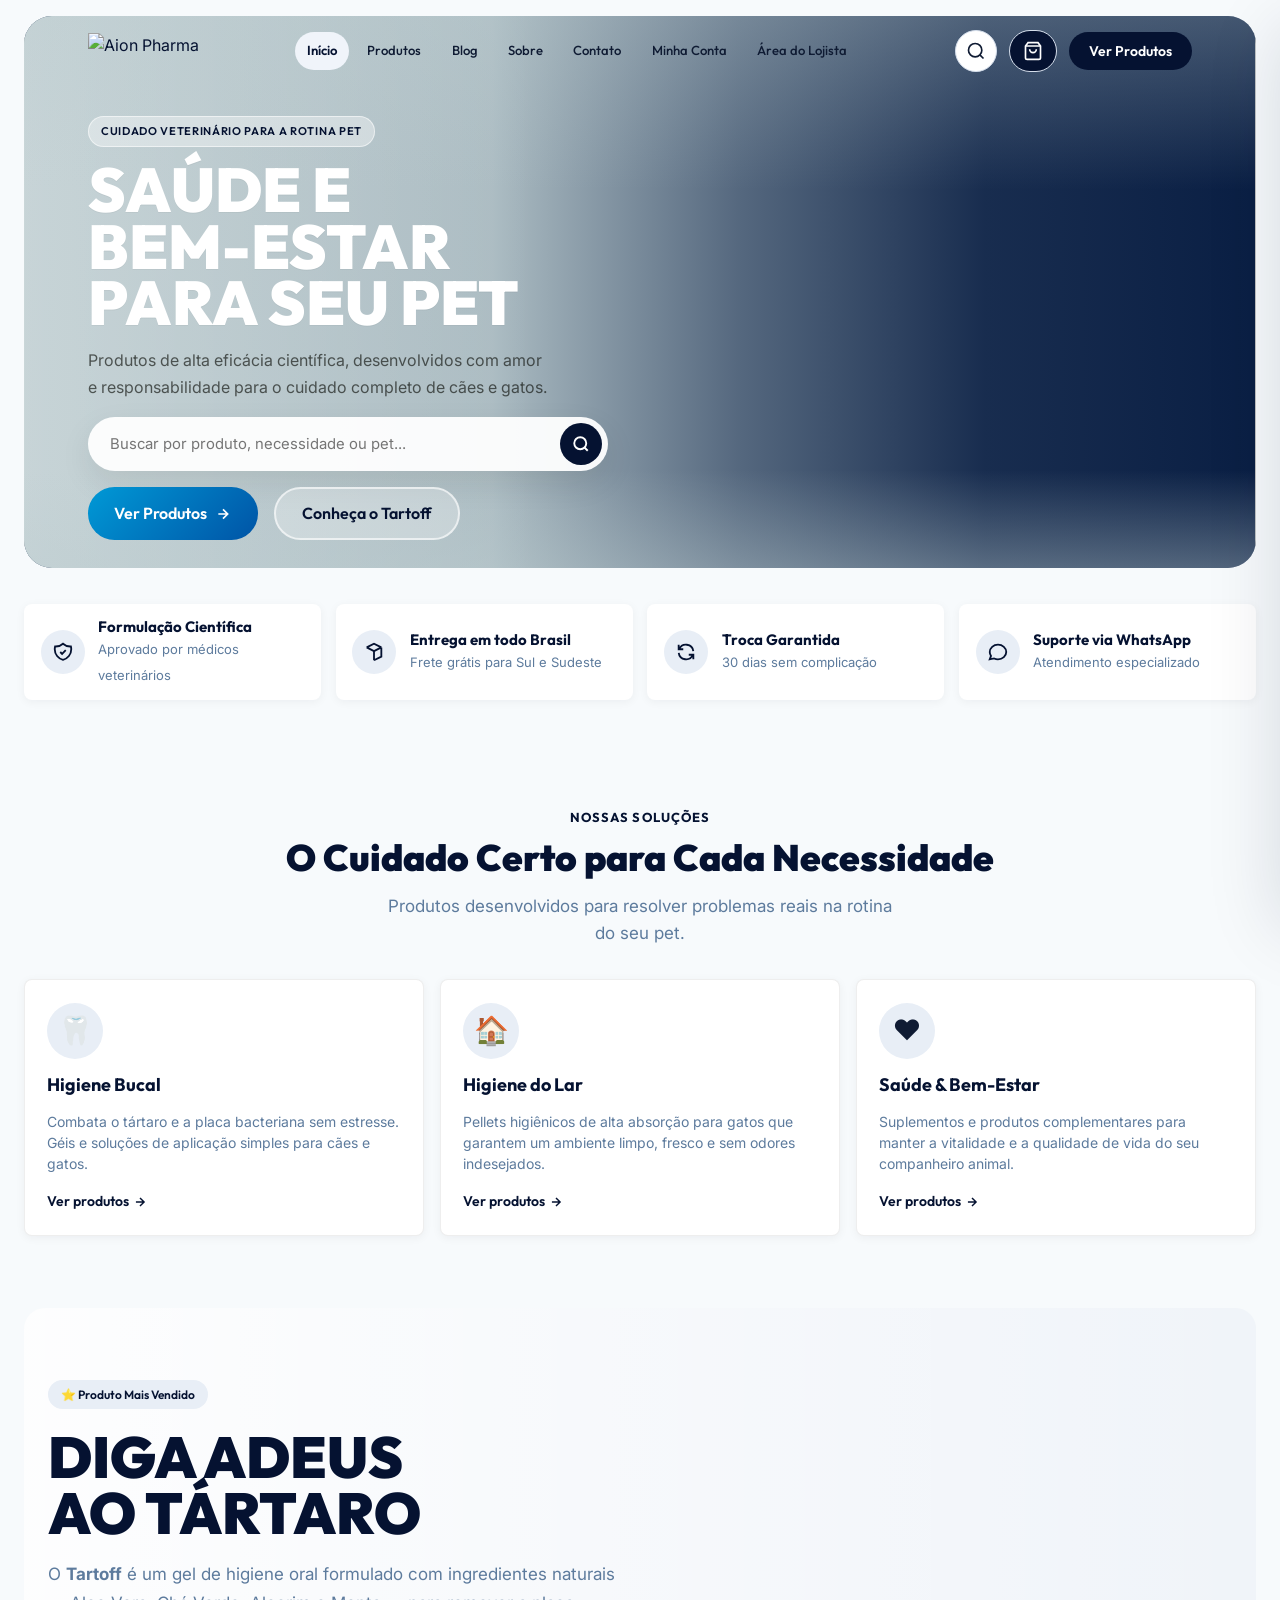
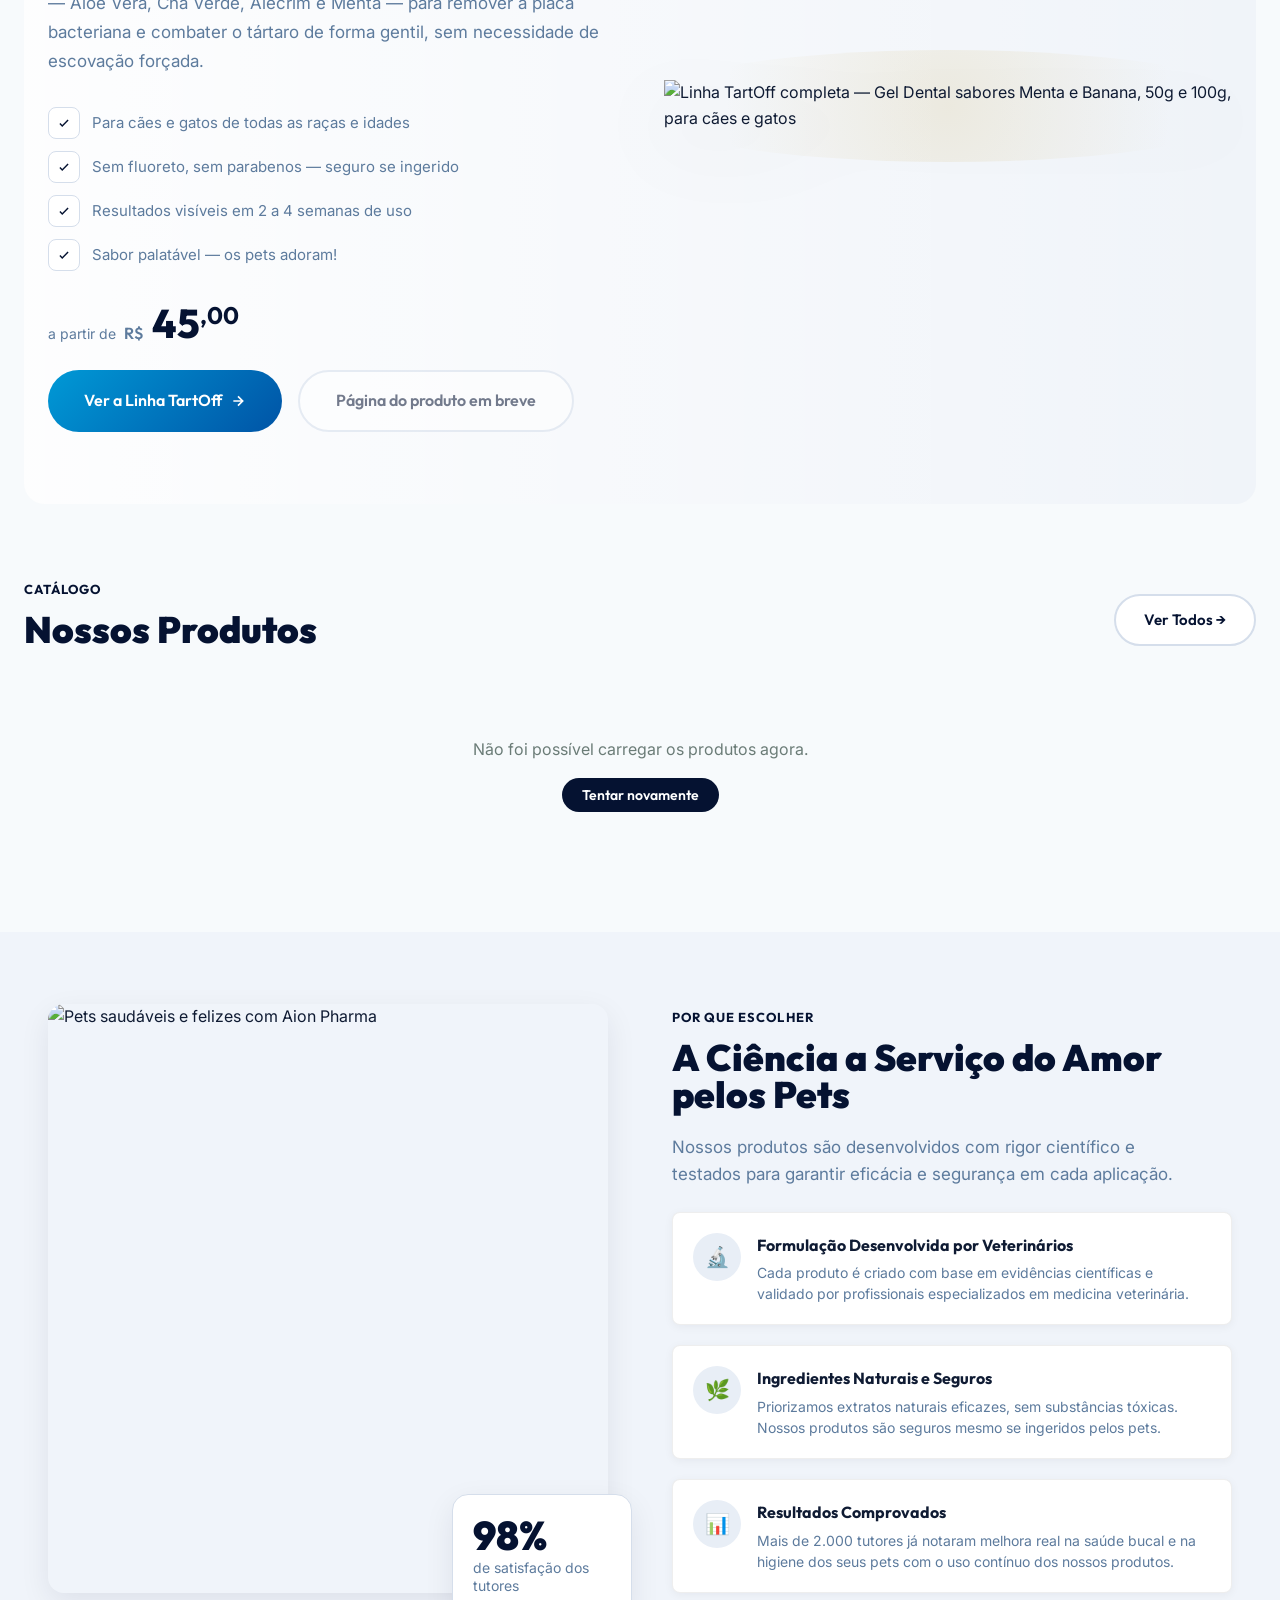
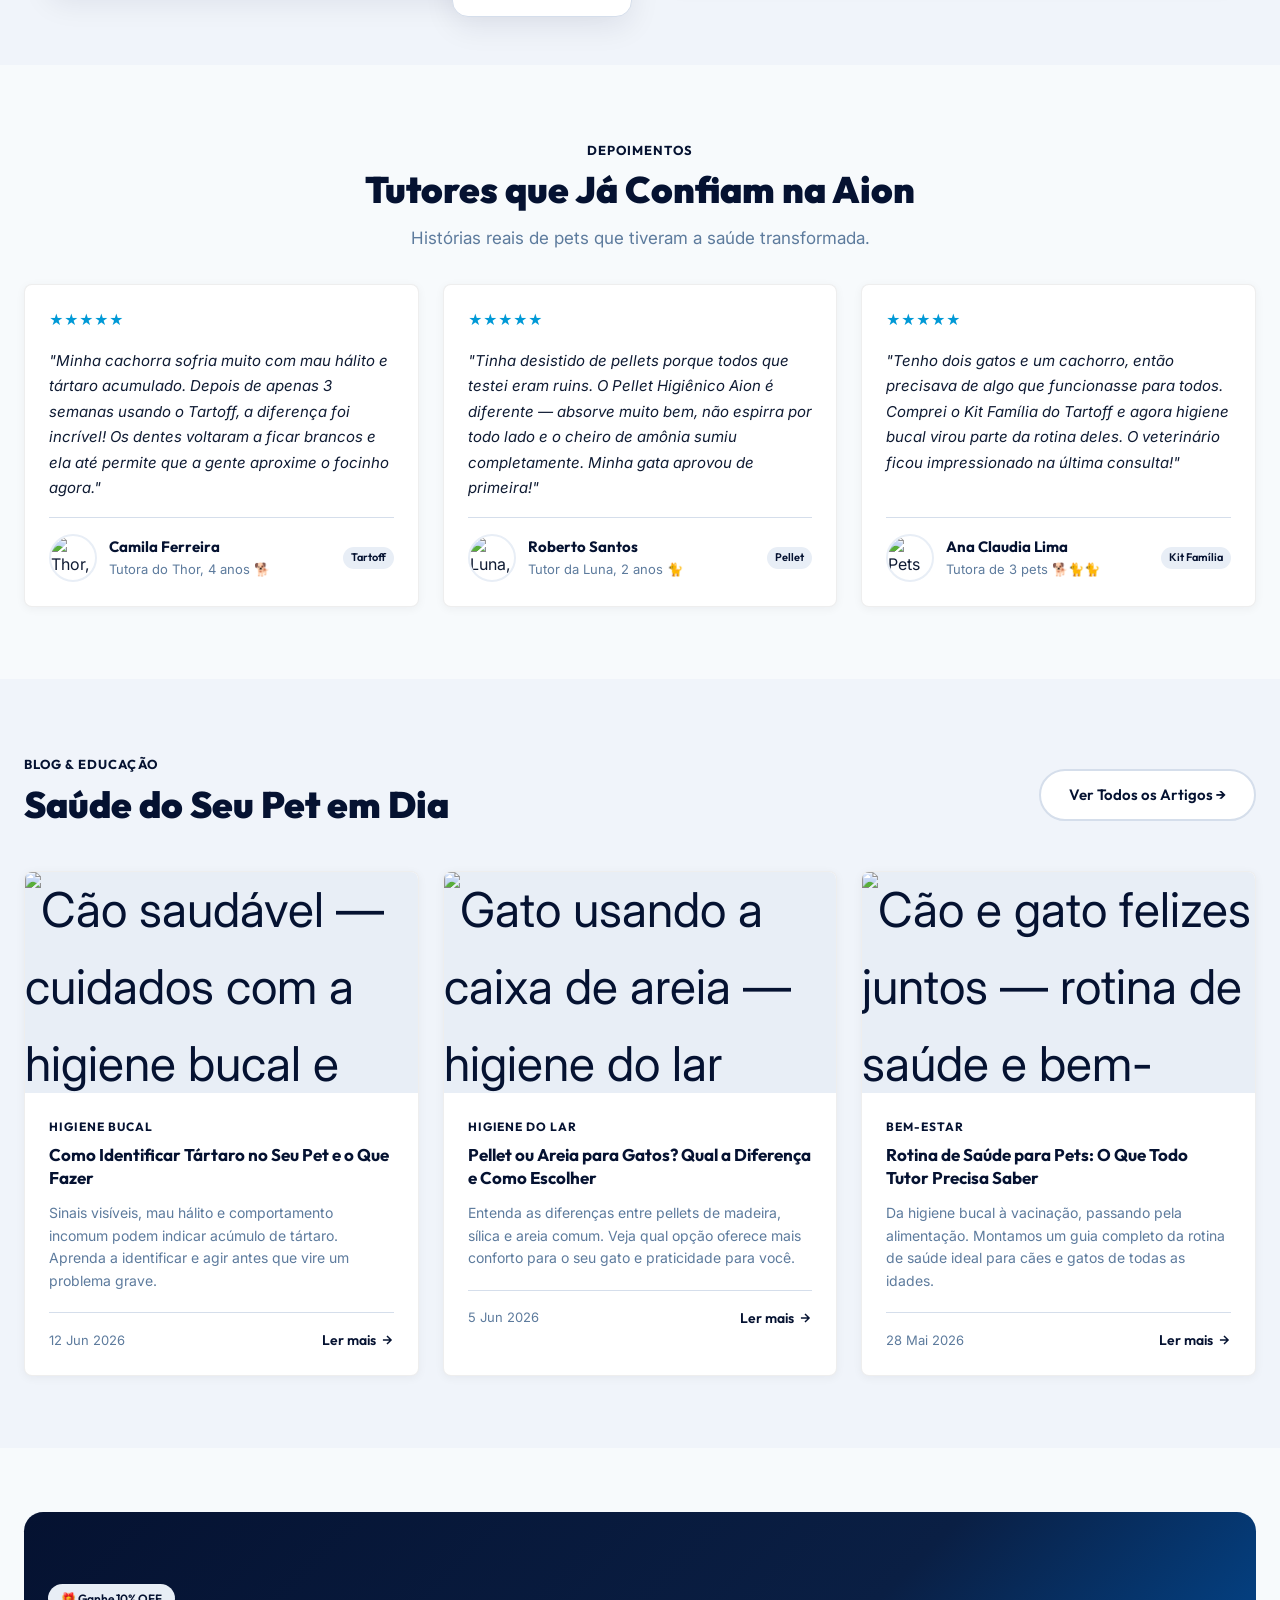
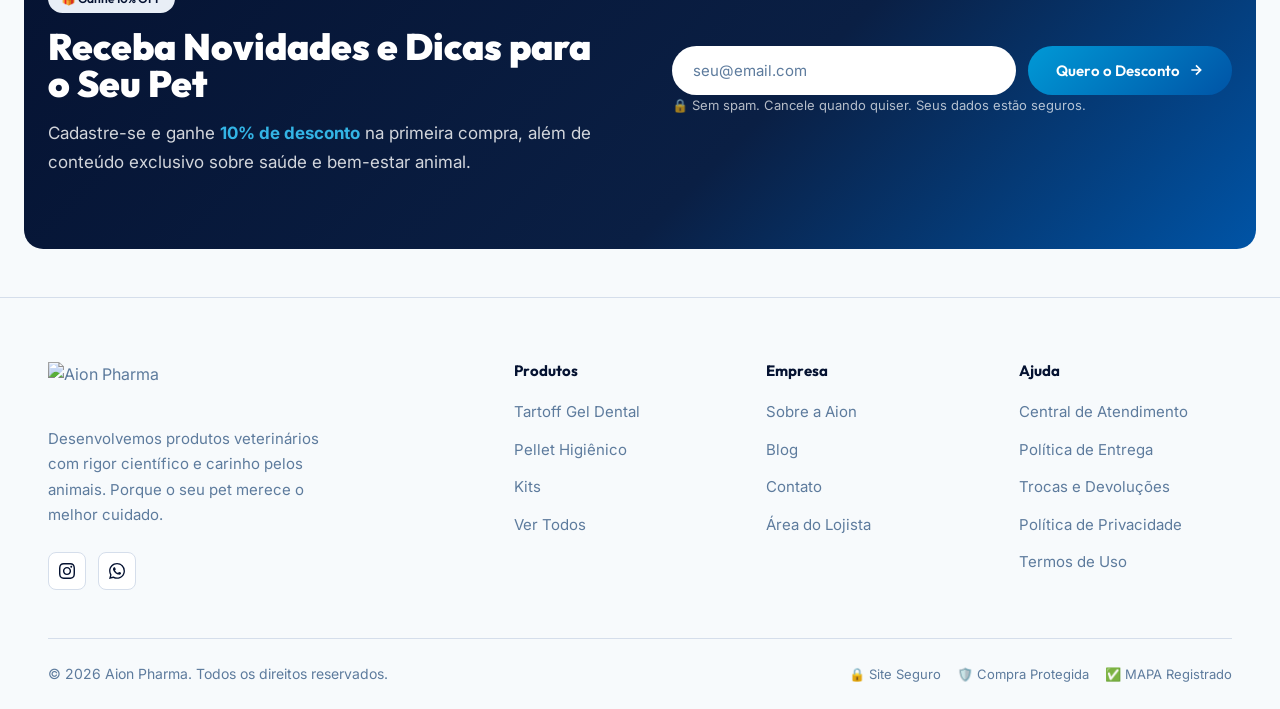
==== commit e3cdd46f: "frete grátis Sul+Sudeste pela faixa do CEP (decisão 19/10) + trava de frete zero no checkout + texto" ====
--- a/index.html
+++ b/index.html
@@ -130,7 +130,7 @@
         </div>
         <div class="trust-text">
           <strong>Entrega em todo Brasil</strong>
-          <span>Frete grátis acima de R$ 99</span>
+          <span>Frete grátis para Sul e Sudeste</span>
         </div>
       </div>
       <div class="trust-item reveal reveal-delay-2">
@@ -671,6 +671,6 @@
 <div class="toast-container" id="toast-container"></div>
 
 <script src="https://sdk.mercadopago.com/js/v2"></script>
-<script src="script.js?v=7"></script>
+<script src="script.js?v=11"></script>
 </body>
 </html>
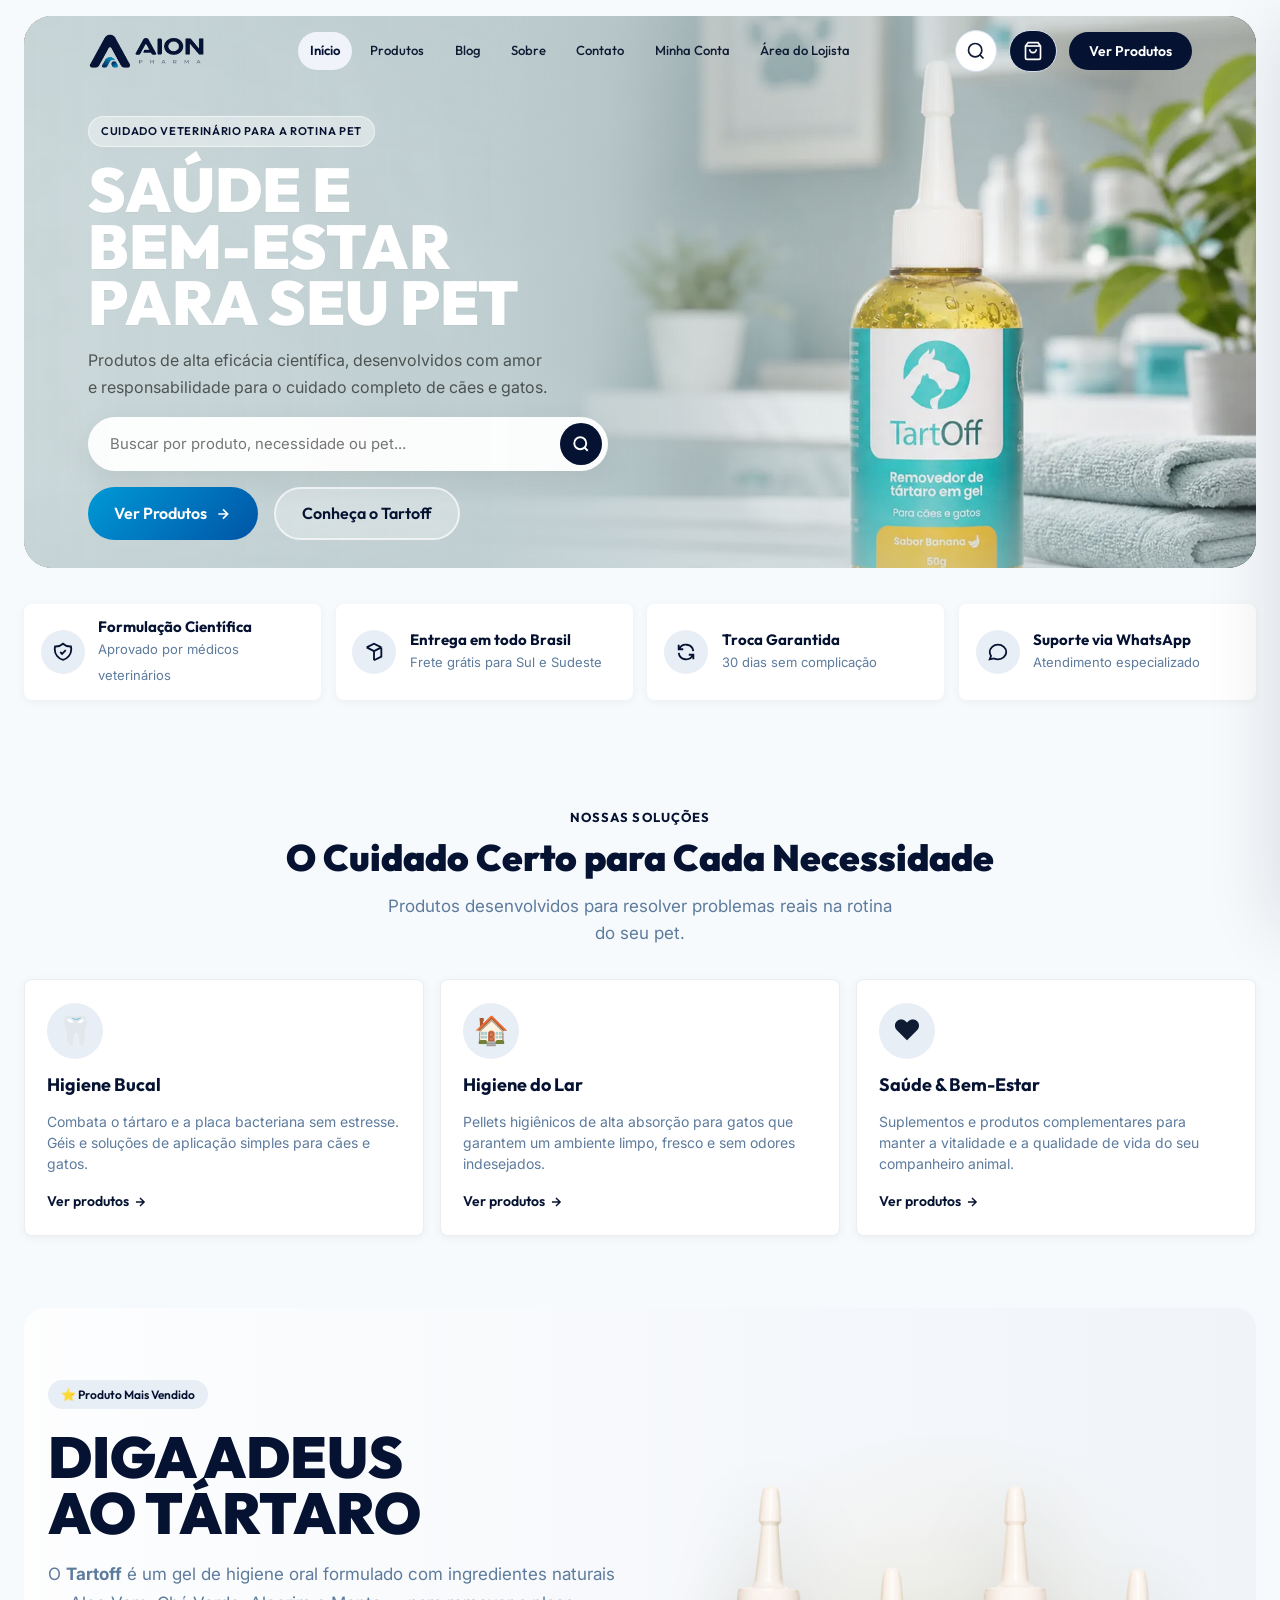
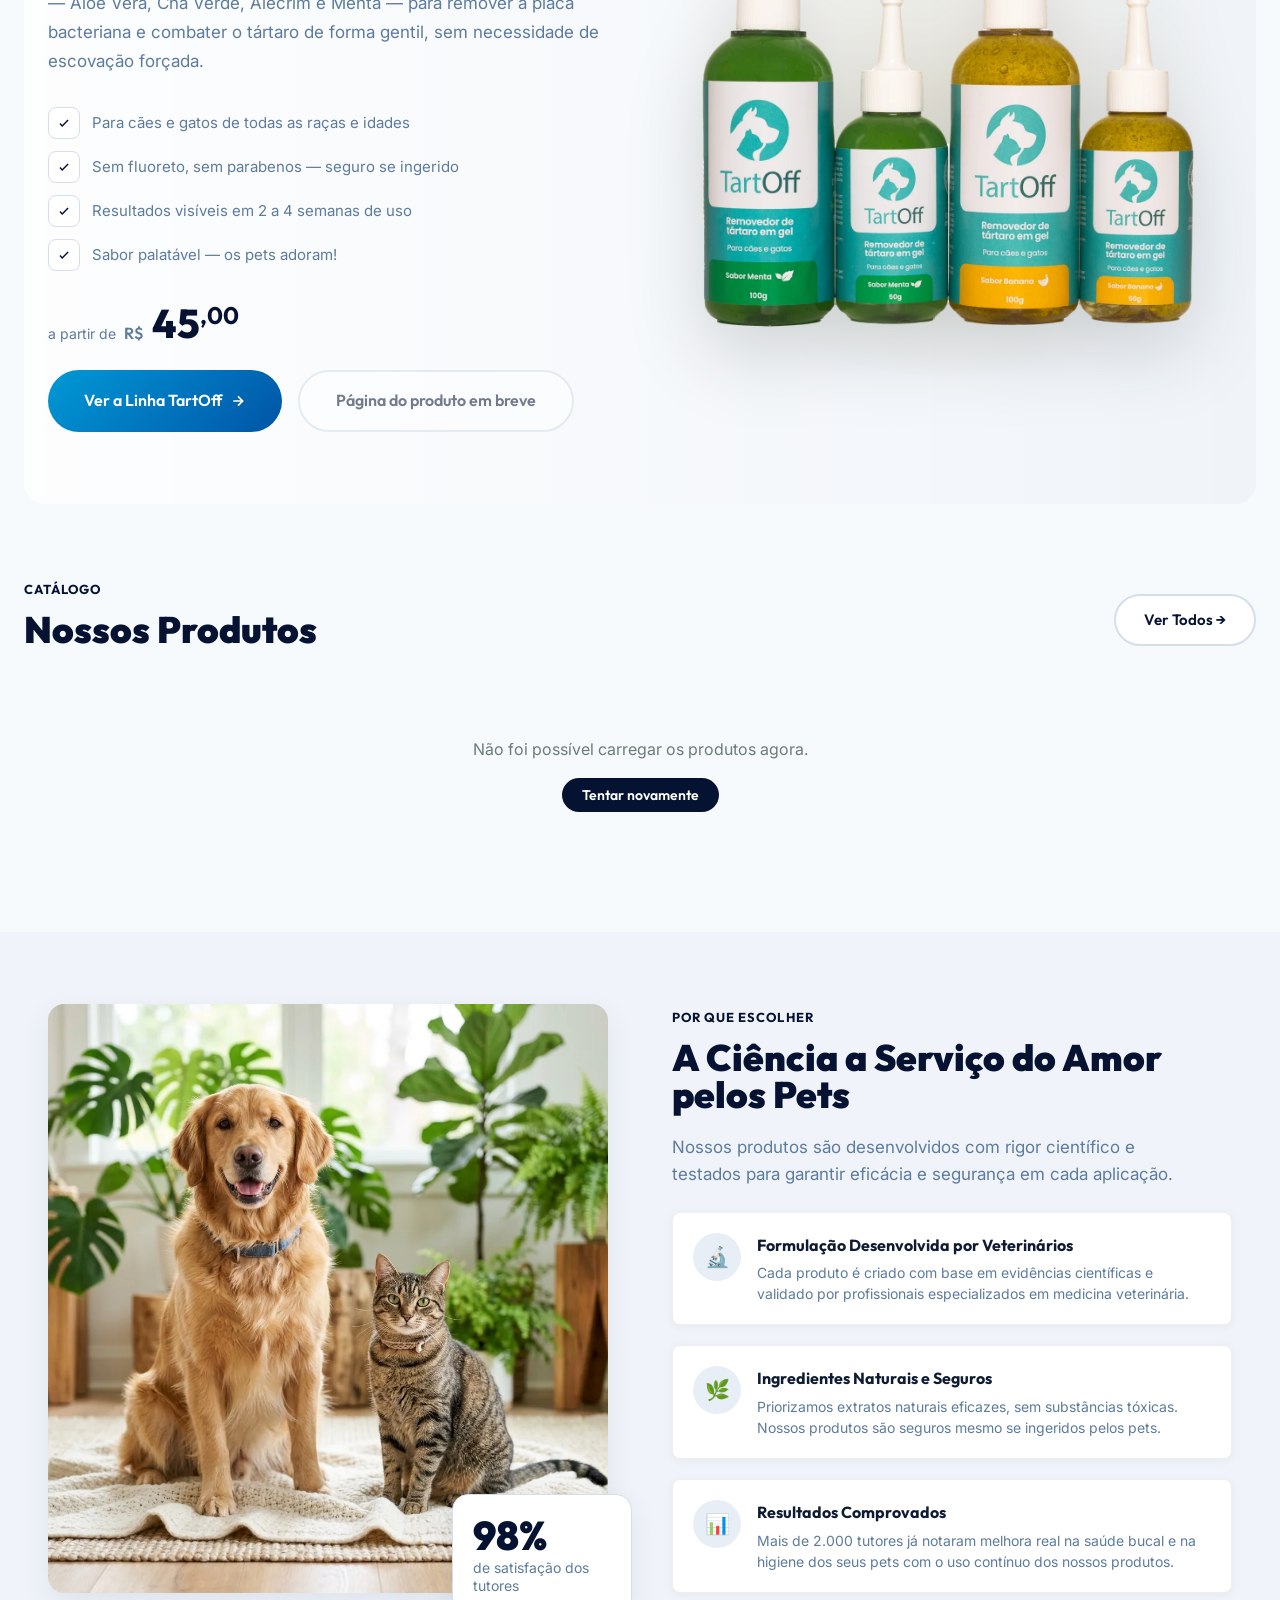
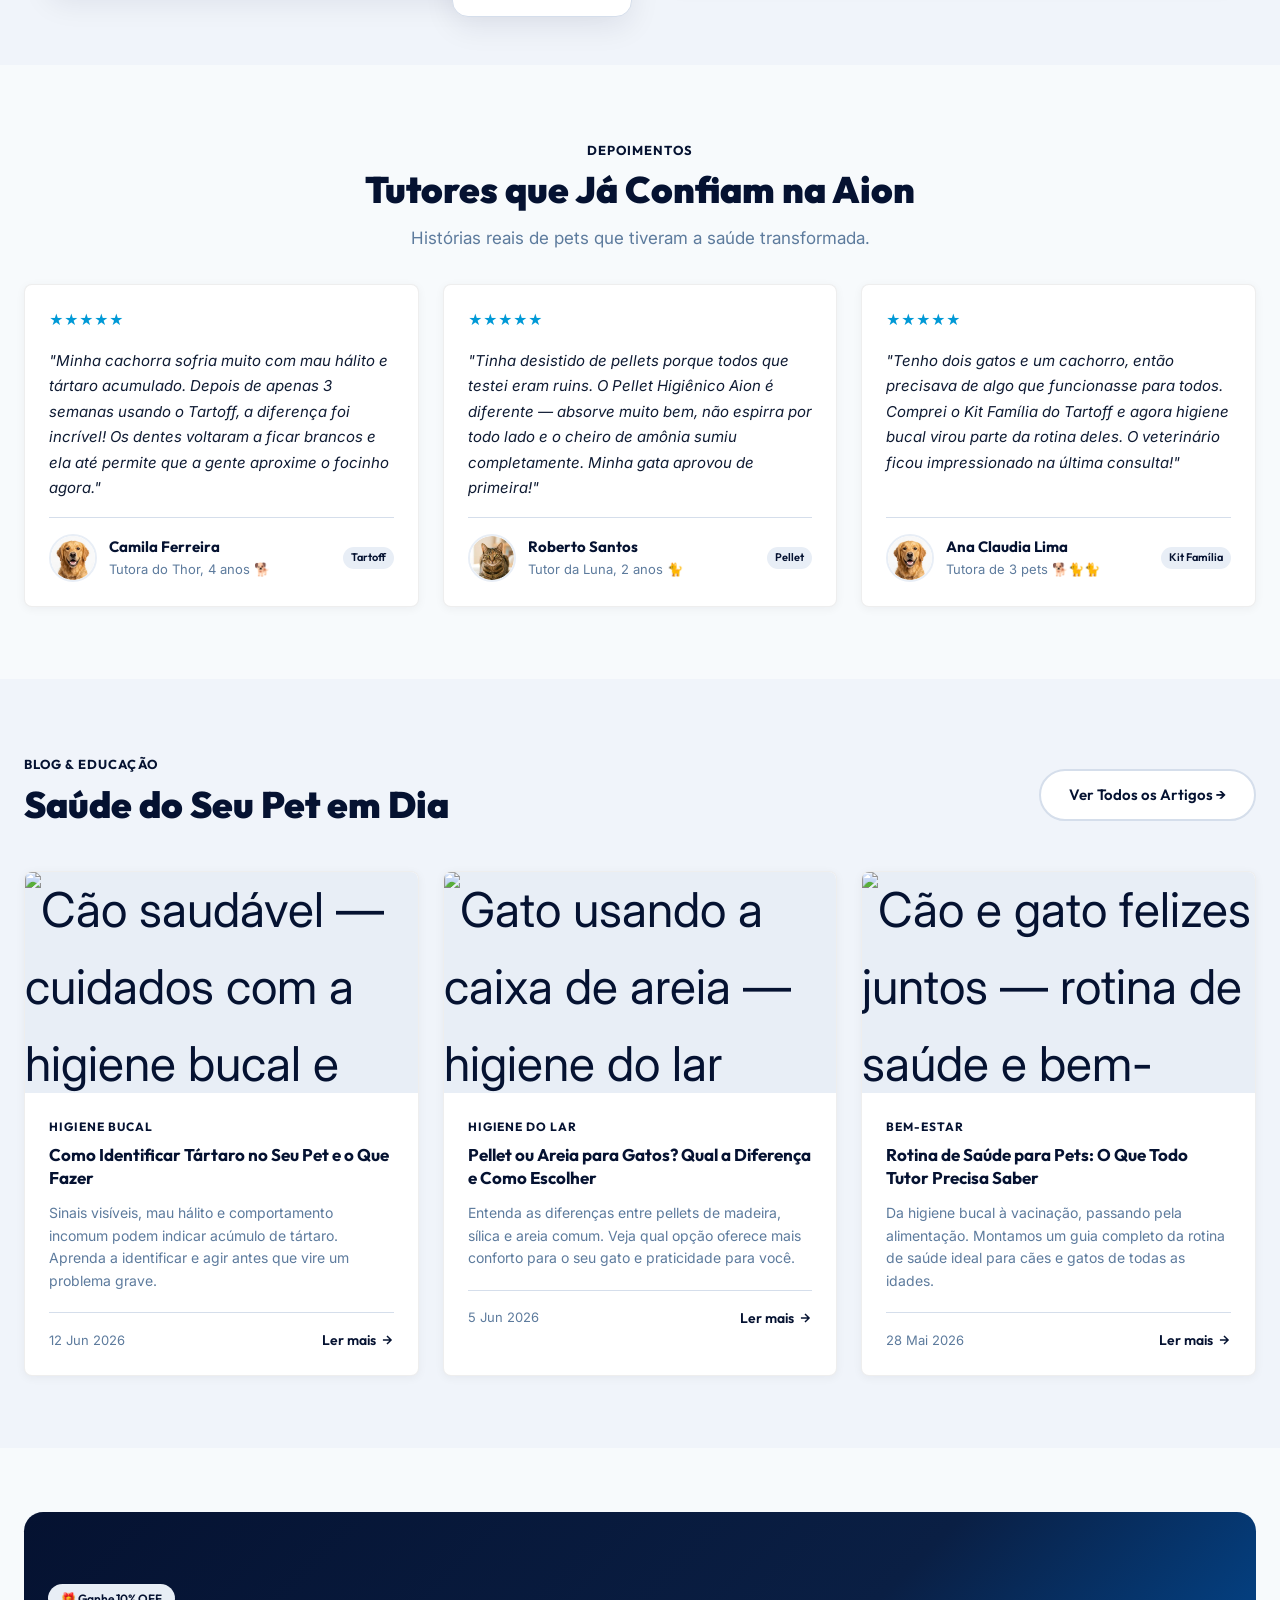
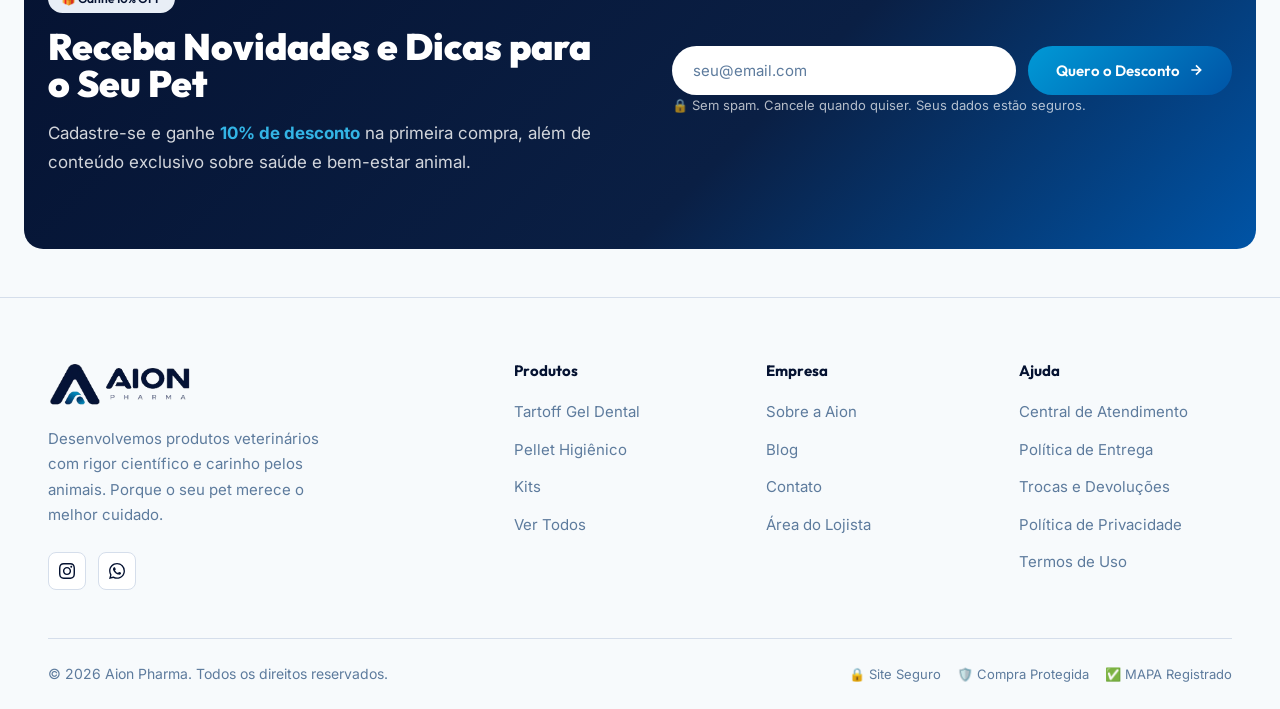
==== commit f7576d7d: "produto: secao Composicao com fonte real (TartOff, Miaw Clean, Everbone) + home mais leve (WebP resp" ====
--- a/index.html
+++ b/index.html
@@ -9,7 +9,11 @@
   <meta property="og:title" content="Aion Pharma — Saúde e Bem-Estar para o Seu Pet" />
   <meta property="og:description" content="Produtos veterinários formulados por especialistas para o cuidado completo do seu pet." />
   <meta property="og:type" content="website" />
-  <link rel="stylesheet" href="style.css?v=6" />
+  <link rel="preconnect" href="https://fonts.googleapis.com" />
+  <link rel="preconnect" href="https://fonts.gstatic.com" crossorigin />
+  <link rel="stylesheet" href="https://fonts.googleapis.com/css2?family=Outfit:wght@300;400;500;600;700;800;900&amp;family=Inter:wght@300;400;500;600&amp;display=swap" />
+  <link rel="preload" as="image" type="image/webp" href="assets/images/hero-tartoff-slide-1-1920.webp" imagesrcset="assets/images/hero-tartoff-slide-1-828.webp 828w, assets/images/hero-tartoff-slide-1-1920.webp 1920w" imagesizes="100vw" fetchpriority="high" />
+  <link rel="stylesheet" href="style.css?v=7" />
   <link rel="icon" type="image/png" href="assets/brand/logo-mark.png" />
 </head>
 <body>
@@ -20,7 +24,7 @@
   <header id="header">
     <div class="container">
       <div class="header-inner">
-        <a href="index.html" class="logo" aria-label="Aion Pharma Home"><img src="assets/brand/logo.png" alt="Aion Pharma" class="logo-img" /></a>
+        <a href="index.html" class="logo" aria-label="Aion Pharma Home"><img src="assets/brand/logo.webp" alt="Aion Pharma" class="logo-img" width="433" height="133" decoding="async" /></a>
 
         <nav class="nav-links" aria-label="Navegação principal">
           <a href="index.html" class="active">Início</a>
@@ -70,10 +74,16 @@
 
   <div class="hero-banner-slider" aria-hidden="true">
     <div class="hero-banner-slide hero-banner-slide-1">
-      <img src="assets/images/hero-tartoff-slide-1.png?v=2" alt="" loading="eager" />
+      <picture>
+        <source type="image/webp" srcset="assets/images/hero-tartoff-slide-1-828.webp 828w, assets/images/hero-tartoff-slide-1-1920.webp 1920w" sizes="100vw" />
+        <img src="assets/images/hero-tartoff-slide-1-1920.webp" alt="" fetchpriority="high" loading="eager" decoding="async" width="1920" height="1081" />
+      </picture>
     </div>
     <div class="hero-banner-slide hero-banner-slide-2">
-      <img src="assets/images/hero-tartoff-slide-2.png?v=2" alt="" loading="lazy" />
+      <picture>
+        <source type="image/webp" srcset="assets/images/hero-tartoff-slide-2-828.webp 828w, assets/images/hero-tartoff-slide-2-1920.webp 1920w" sizes="100vw" />
+        <img src="assets/images/hero-tartoff-slide-2-1920.webp" alt="" fetchpriority="low" loading="lazy" decoding="async" width="1920" height="1081" />
+      </picture>
     </div>
   </div>
 
@@ -270,7 +280,7 @@
       </div>
       <div class="featured-image-wrap reveal reveal-delay-2">
         <div class="product-glow"></div>
-        <img id="destaque-img" src="assets/produtos/gel-tartoff-lineup.png" alt="Linha TartOff completa — Gel Dental sabores Menta e Banana, 50g e 100g, para cães e gatos" />
+        <img id="destaque-img" src="assets/produtos/gel-tartoff-lineup.webp" alt="Linha TartOff completa — Gel Dental sabores Menta e Banana, 50g e 100g, para cães e gatos" width="1216" height="1100" decoding="async" loading="lazy" />
       </div>
     </div>
   </div>
@@ -297,7 +307,7 @@
   <div class="container">
     <div class="why-inner">
       <div class="why-image reveal">
-        <img src="assets/images/hero_pets.png" alt="Pets saudáveis e felizes com Aion Pharma" />
+        <img src="assets/images/hero_pets.webp" alt="Pets saudáveis e felizes com Aion Pharma" width="1024" height="1024" decoding="async" loading="lazy" />
         <div class="why-badge-float">
           <div class="big-number">98%</div>
           <div class="big-label">de satisfação dos tutores</div>
@@ -352,7 +362,7 @@
           "Minha cachorra sofria muito com mau hálito e tártaro acumulado. Depois de apenas 3 semanas usando o Tartoff, a diferença foi incrível! Os dentes voltaram a ficar brancos e ela até permite que a gente aproxime o focinho agora."
         </p>
         <div class="testimonial-author">
-          <img src="assets/images/testimonial_dog.png" alt="Thor, Golden Retriever" class="testimonial-avatar" loading="lazy" />
+          <img src="assets/images/testimonial_dog.webp" alt="Thor, Golden Retriever" class="testimonial-avatar" loading="lazy" width="160" height="160" decoding="async" />
           <div>
             <div class="testimonial-name">Camila Ferreira</div>
             <div class="testimonial-pet">Tutora do Thor, 4 anos 🐕</div>
@@ -366,7 +376,7 @@
           "Tinha desistido de pellets porque todos que testei eram ruins. O Pellet Higiênico Aion é diferente — absorve muito bem, não espirra por todo lado e o cheiro de amônia sumiu completamente. Minha gata aprovou de primeira!"
         </p>
         <div class="testimonial-author">
-          <img src="assets/images/testimonial_cat.png" alt="Luna, Gata" class="testimonial-avatar" loading="lazy" />
+          <img src="assets/images/testimonial_cat.webp" alt="Luna, Gata" class="testimonial-avatar" loading="lazy" width="160" height="160" decoding="async" />
           <div>
             <div class="testimonial-name">Roberto Santos</div>
             <div class="testimonial-pet">Tutor da Luna, 2 anos 🐈</div>
@@ -380,7 +390,7 @@
           "Tenho dois gatos e um cachorro, então precisava de algo que funcionasse para todos. Comprei o Kit Família do Tartoff e agora higiene bucal virou parte da rotina deles. O veterinário ficou impressionado na última consulta!"
         </p>
         <div class="testimonial-author">
-          <img src="assets/images/testimonial_dog.png" alt="Pets da Ana" class="testimonial-avatar" loading="lazy" />
+          <img src="assets/images/testimonial_dog.webp" alt="Pets da Ana" class="testimonial-avatar" loading="lazy" width="160" height="160" decoding="async" />
           <div>
             <div class="testimonial-name">Ana Claudia Lima</div>
             <div class="testimonial-pet">Tutora de 3 pets 🐕🐈🐈</div>
@@ -405,7 +415,7 @@
     <div class="blog-grid">
       <article class="blog-card reveal">
         <div class="blog-image">
-          <img src="assets/blog/blog-bucal.jpg" alt="Cão saudável — cuidados com a higiene bucal e tártaro" loading="lazy" />
+          <img src="assets/blog/blog-bucal.jpg" alt="Cão saudável — cuidados com a higiene bucal e tártaro" loading="lazy" width="800" height="520" decoding="async" />
         </div>
         <div class="blog-body">
           <div class="blog-category">Higiene Bucal</div>
@@ -424,7 +434,7 @@
       </article>
       <article class="blog-card reveal reveal-delay-1">
         <div class="blog-image">
-          <img src="assets/blog/blog-lar.jpg" alt="Gato usando a caixa de areia — higiene do lar" loading="lazy" />
+          <img src="assets/blog/blog-lar.jpg" alt="Gato usando a caixa de areia — higiene do lar" loading="lazy" width="800" height="520" decoding="async" />
         </div>
         <div class="blog-body">
           <div class="blog-category">Higiene do Lar</div>
@@ -443,7 +453,7 @@
       </article>
       <article class="blog-card reveal reveal-delay-2">
         <div class="blog-image">
-          <img src="assets/blog/blog-bemestar.jpg" alt="Cão e gato felizes juntos — rotina de saúde e bem-estar" loading="lazy" />
+          <img src="assets/blog/blog-bemestar.jpg" alt="Cão e gato felizes juntos — rotina de saúde e bem-estar" loading="lazy" width="800" height="520" decoding="async" />
         </div>
         <div class="blog-body">
           <div class="blog-category">Bem-Estar</div>
@@ -505,7 +515,7 @@
   <div class="container">
     <div class="footer-top">
       <div class="footer-brand">
-        <a href="/" class="logo"><img src="assets/brand/logo.png" alt="Aion Pharma" class="logo-img" /></a>
+        <a href="/" class="logo"><img src="assets/brand/logo.webp" alt="Aion Pharma" class="logo-img" width="433" height="133" decoding="async" /></a>
         <p>Desenvolvemos produtos veterinários com rigor científico e carinho pelos animais. Porque o seu pet merece o melhor cuidado.</p>
         <div class="footer-social">
           <a href="https://www.instagram.com/tartoff.oficial/" class="social-link" target="_blank" rel="noopener" aria-label="Instagram">
@@ -670,7 +680,7 @@
 <!-- ───── Toast Container ───── -->
 <div class="toast-container" id="toast-container"></div>
 
-<script src="https://sdk.mercadopago.com/js/v2"></script>
-<script src="script.js?v=11"></script>
+<script defer src="https://sdk.mercadopago.com/js/v2"></script>
+<script defer src="script.js?v=12"></script>
 </body>
 </html>
--- a/style.css
+++ b/style.css
@@ -3,7 +3,6 @@
    Navy + Cyan (brand oficial)
    ================================================ */
 
-@import url('https://fonts.googleapis.com/css2?family=Outfit:wght@300;400;500;600;700;800;900&family=Inter:wght@300;400;500;600&display=swap');
 
 /* ── Tokens ───────────────────────────────────── */
 :root {
@@ -826,6 +825,8 @@
   position: relative;
   z-index: 1;
   max-height: 480px;
+  width: auto;
+  height: auto;
   object-fit: contain;
   filter: drop-shadow(0 24px 48px rgba(0,0,0,.4));
   animation: float 4s ease-in-out infinite;
@@ -2224,6 +2225,9 @@
   inset: 0;
   opacity: 0;
   animation: heroBannerFade 12s infinite;
+  will-change: opacity;
+  contain: paint;
+  transform: translateZ(0);
 }
 
 .hero-banner-slide-1 {
@@ -3141,7 +3145,7 @@
   animation: skeletonShimmer 1.4s ease infinite;
   border-radius: 8px;
 }
-@keyframes skeletonShimmer { 0% { background-position: 100% 0 } 100% { background-position: 0 0 } }
+@keyframes skeletonShimmer { 0%, 100% { opacity: 1 } 50% { opacity: .55 } }
 .skeleton-card { pointer-events: none; }
 .skeleton-card .product-image { aspect-ratio: 1/1; }
 .skeleton-line { height: 14px; margin: 10px 0; }
@@ -3336,3 +3340,10 @@
   .pf-pedido { flex-direction: column; align-items: flex-start; }
   .pf-pedido-valor { align-items: flex-start; }
 }
+
+@media (prefers-reduced-motion: reduce) {
+  .hero-banner-slide { animation: none; will-change: auto; }
+  .hero-banner-slide-1 { opacity: 1; }
+  .hero-banner-slide-2 { opacity: 0; visibility: hidden; }
+  .skeleton { animation: none; }
+}
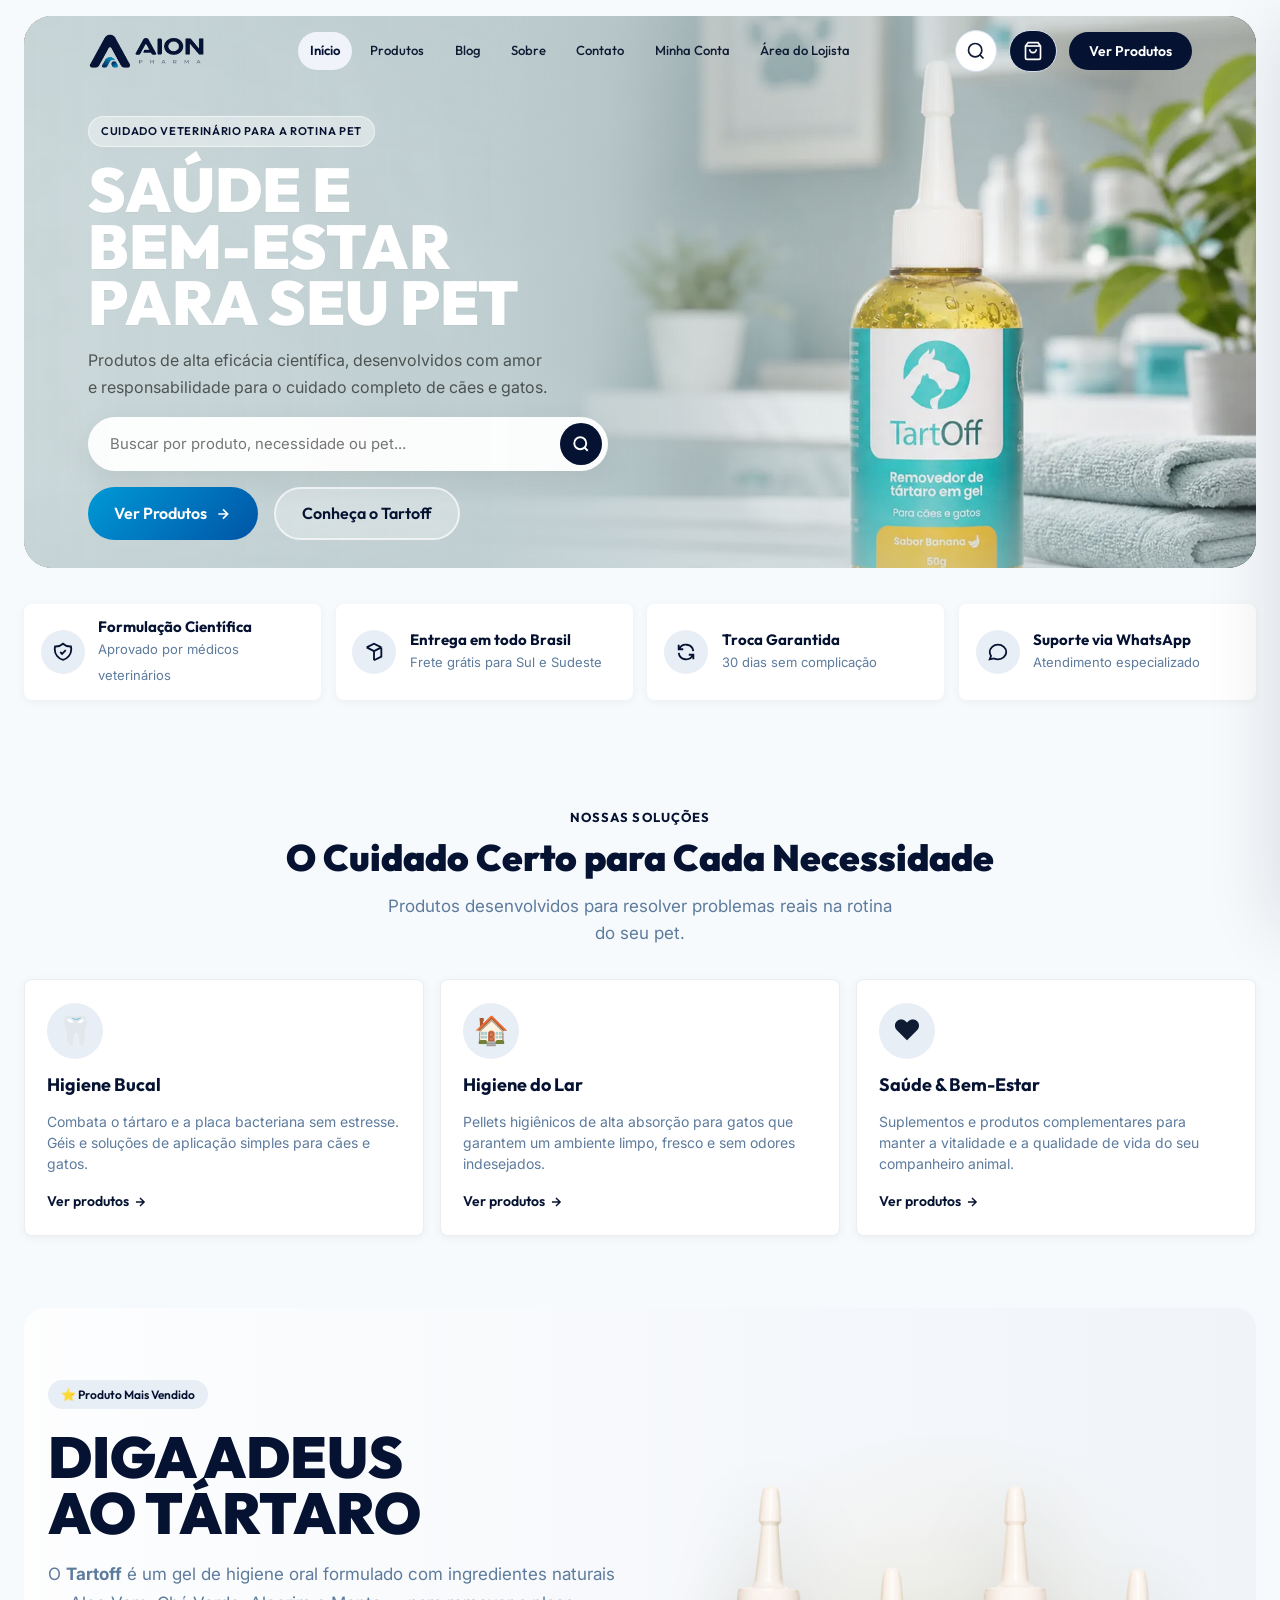
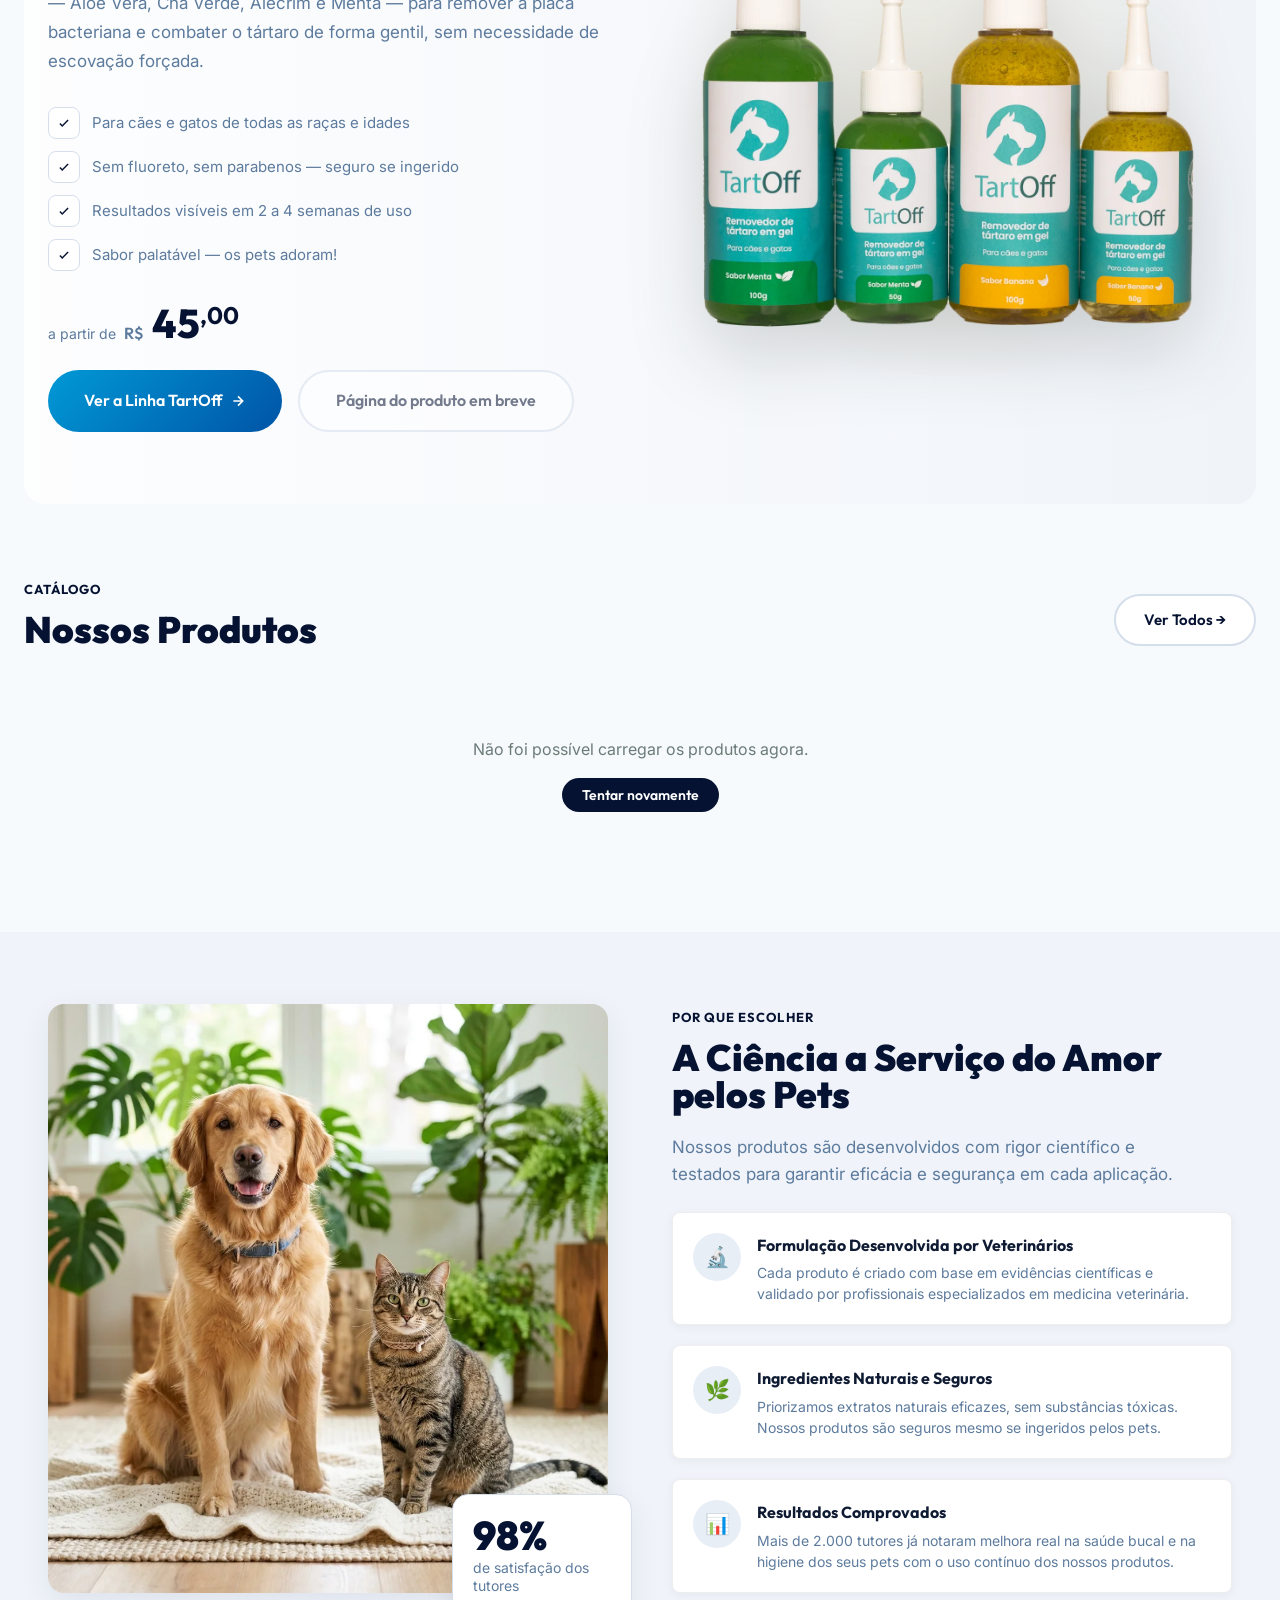
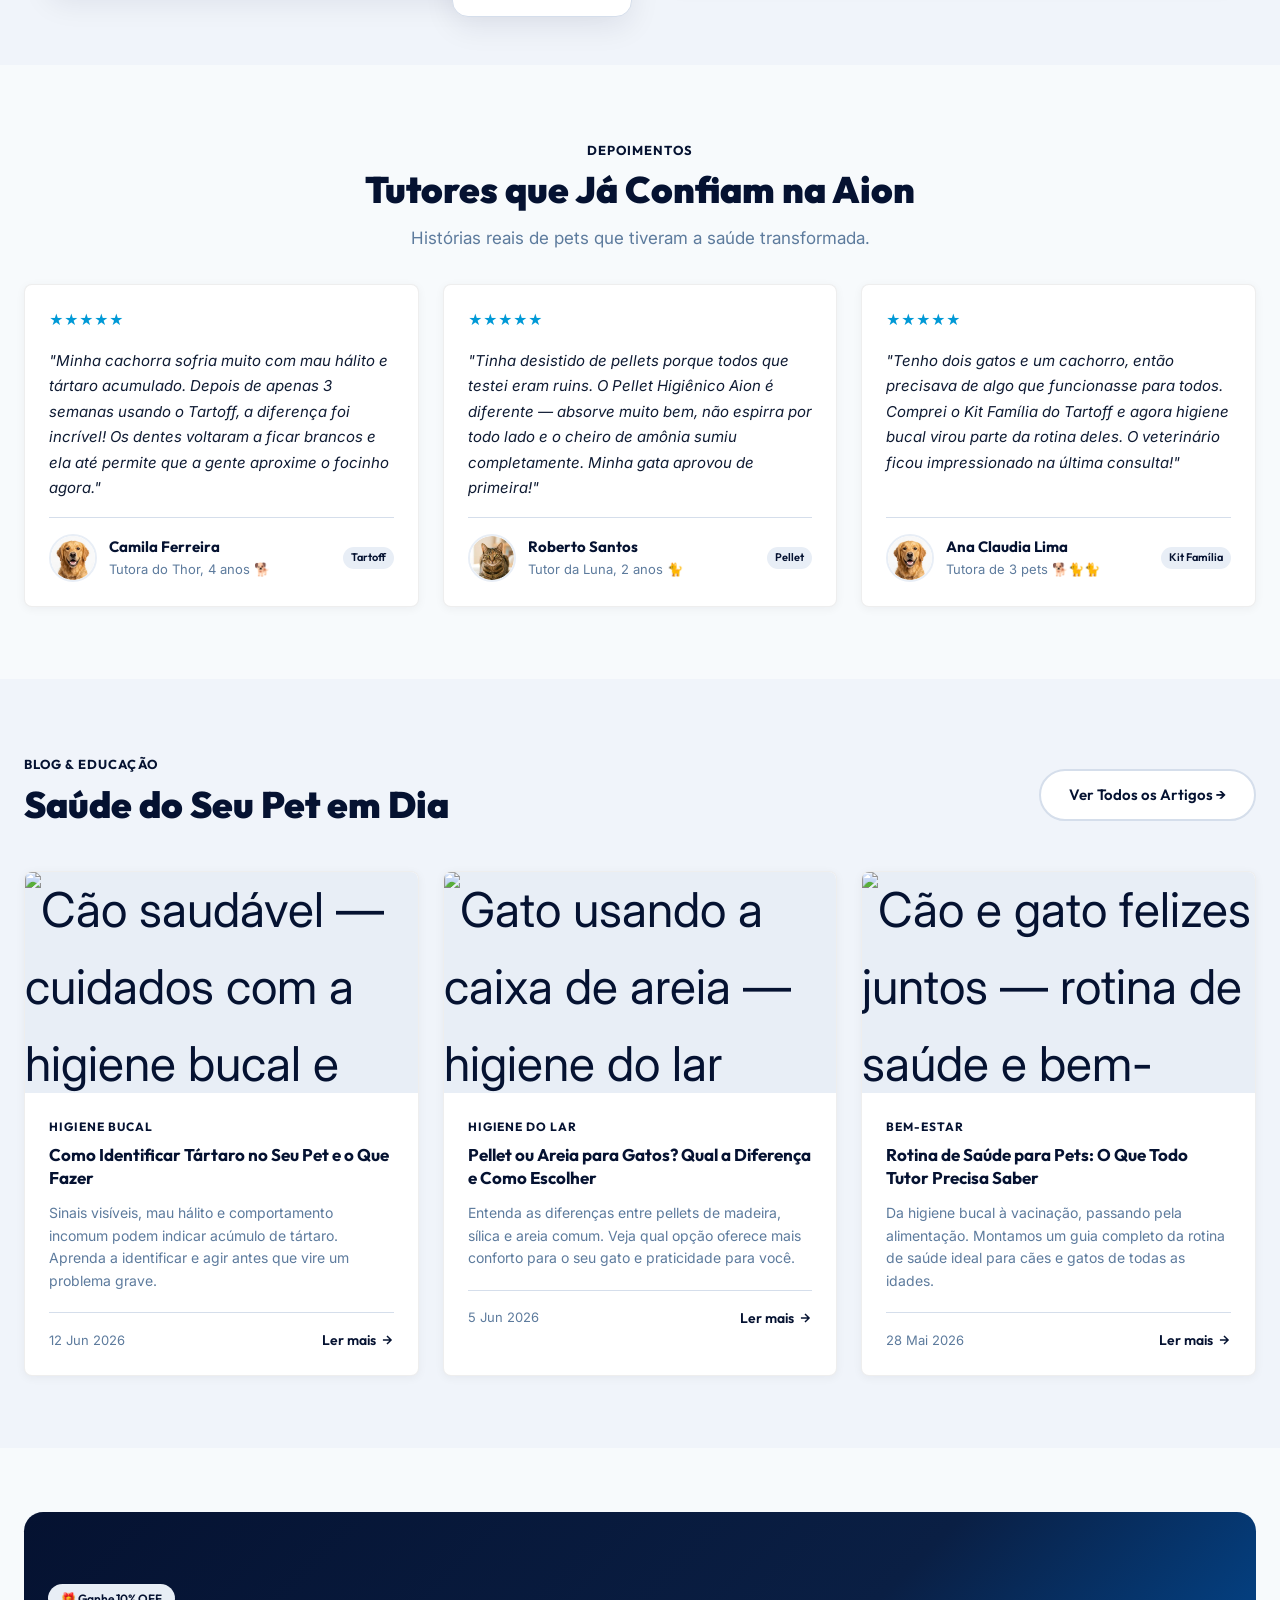
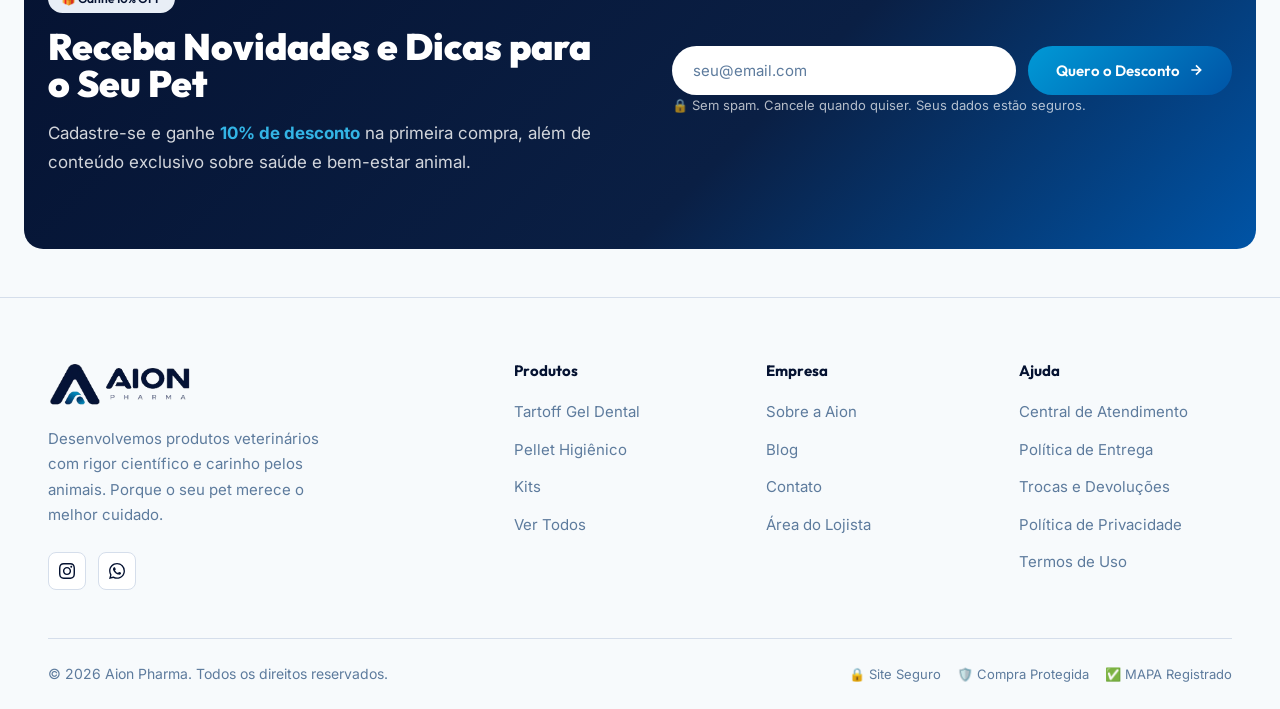
==== commit cb4a5a11: "home: destaque do painel usa WebP quando existe + Google Fonts fora do caminho critico (cache v13)" ====
--- a/index.html
+++ b/index.html
@@ -11,7 +11,8 @@
   <meta property="og:type" content="website" />
   <link rel="preconnect" href="https://fonts.googleapis.com" />
   <link rel="preconnect" href="https://fonts.gstatic.com" crossorigin />
-  <link rel="stylesheet" href="https://fonts.googleapis.com/css2?family=Outfit:wght@300;400;500;600;700;800;900&amp;family=Inter:wght@300;400;500;600&amp;display=swap" />
+  <link rel="stylesheet" href="https://fonts.googleapis.com/css2?family=Outfit:wght@300;400;500;600;700;800;900&amp;family=Inter:wght@300;400;500;600&amp;display=swap" media="print" onload="this.media='all'" />
+  <noscript><link rel="stylesheet" href="https://fonts.googleapis.com/css2?family=Outfit:wght@300;400;500;600;700;800;900&amp;family=Inter:wght@300;400;500;600&amp;display=swap" /></noscript>
   <link rel="preload" as="image" type="image/webp" href="assets/images/hero-tartoff-slide-1-1920.webp" imagesrcset="assets/images/hero-tartoff-slide-1-828.webp 828w, assets/images/hero-tartoff-slide-1-1920.webp 1920w" imagesizes="100vw" fetchpriority="high" />
   <link rel="stylesheet" href="style.css?v=7" />
   <link rel="icon" type="image/png" href="assets/brand/logo-mark.png" />
@@ -681,6 +682,6 @@
 <div class="toast-container" id="toast-container"></div>
 
 <script defer src="https://sdk.mercadopago.com/js/v2"></script>
-<script defer src="script.js?v=12"></script>
+<script defer src="script.js?v=13"></script>
 </body>
 </html>
